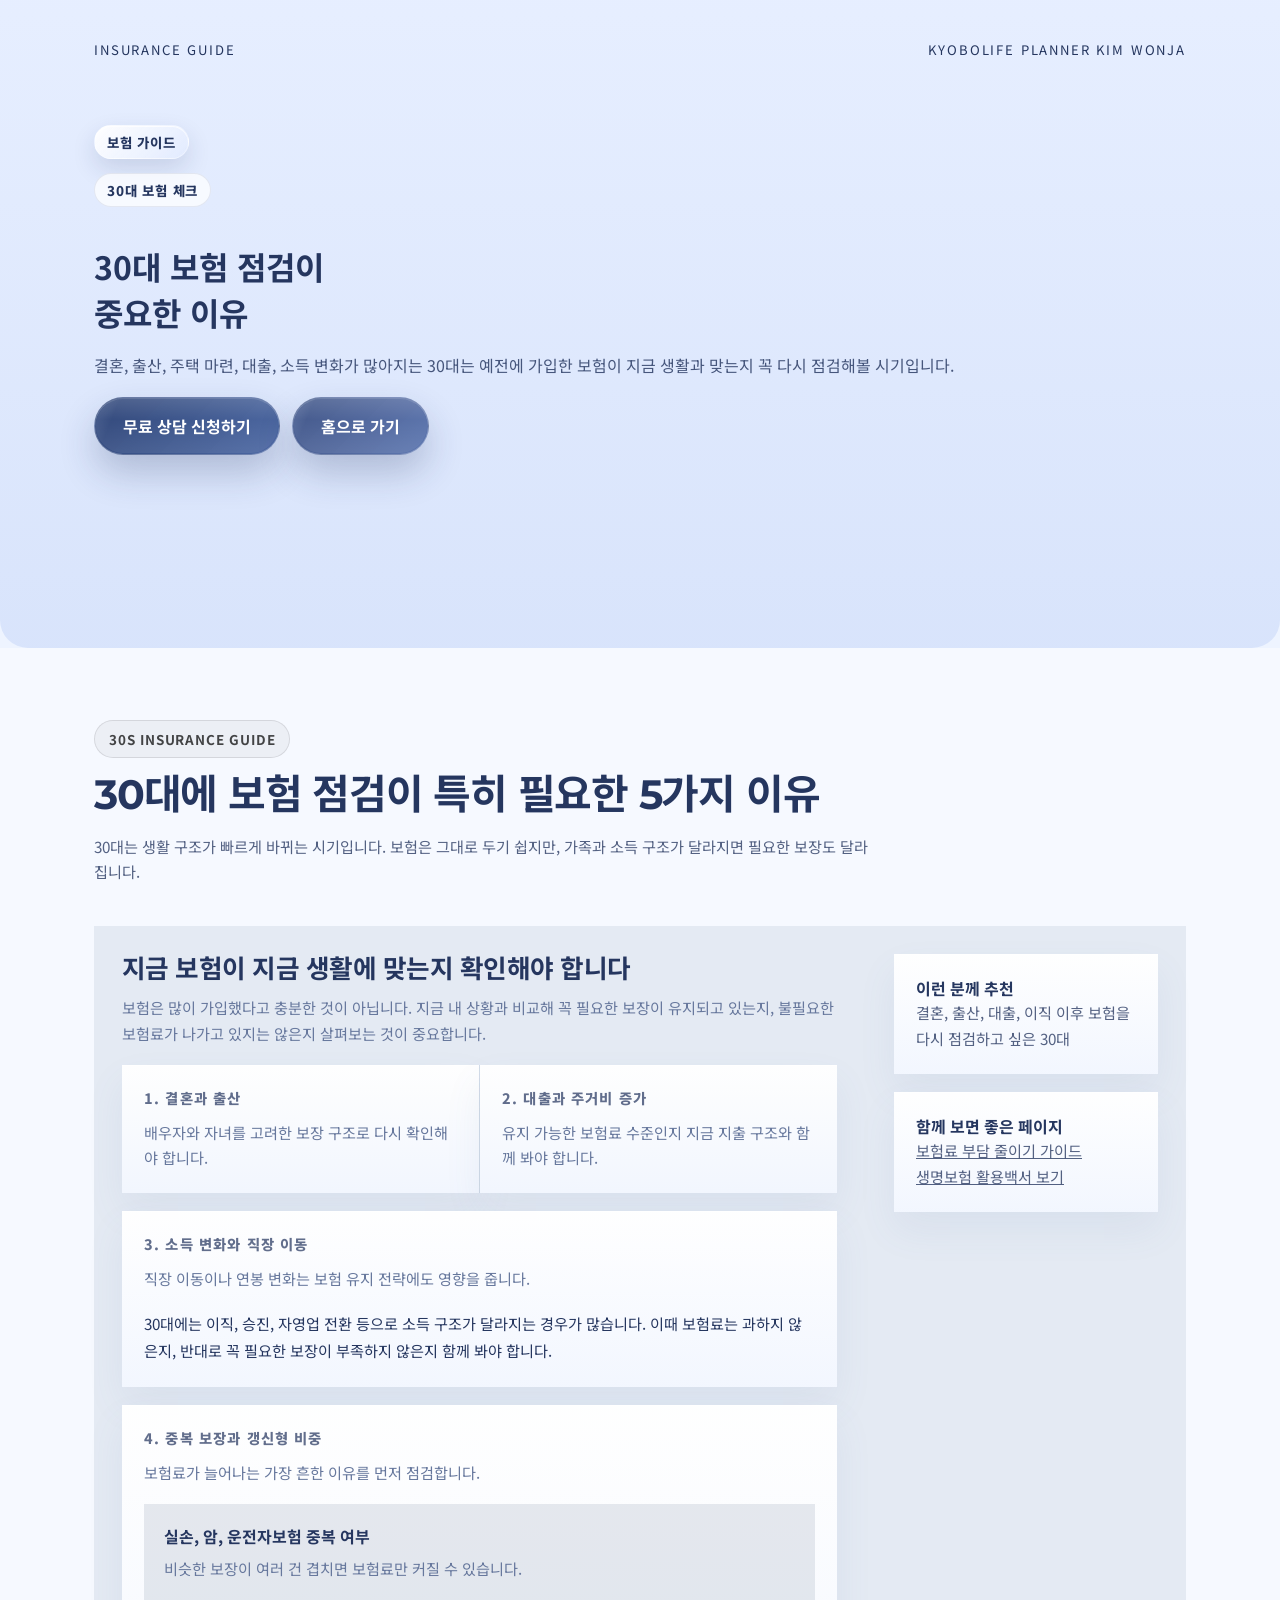
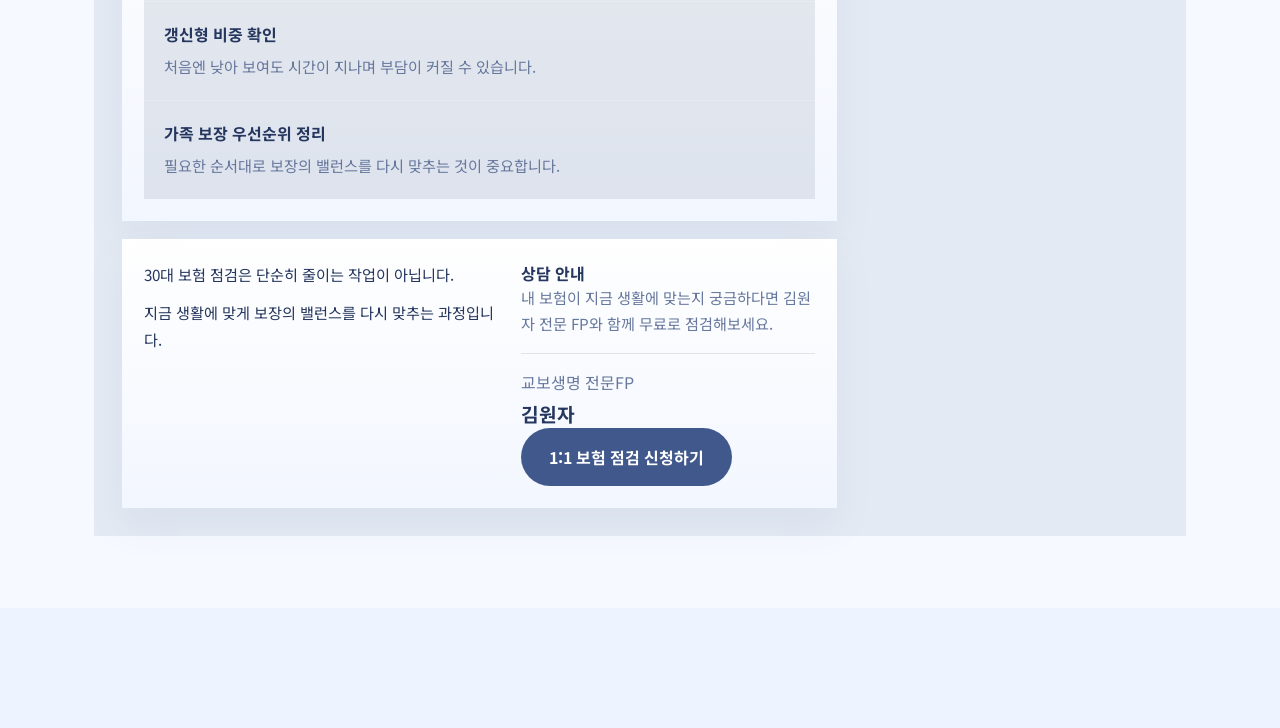
==== 30s-insurance-check.html @ ad652e44 "Switch site to dedicated kimwonja analytics property" ====
<!DOCTYPE html>
<html lang="ko">
  <head>
    <meta charset="UTF-8" />
    <meta name="viewport" content="width=device-width, initial-scale=1.0" />
    <title>30대 보험 점검 | 김원자 전문 FP</title>
    <meta
      name="description"
      content="결혼, 출산, 대출, 소득 변화가 많은 30대라면 지금 보험 점검이 필요합니다. 김원자 전문 FP가 30대 보험 점검 포인트를 안내합니다."
    />
    <meta
      name="keywords"
      content="30대 보험 점검, 30대 보험 리모델링, 부부 보험 점검, 가족 보험 점검, 김원자 FP"
    />
    <meta name="robots" content="index,follow,max-image-preview:large" />
    <link rel="canonical" href="https://kimwonja.com/30s-insurance-check.html" />
    <meta property="og:type" content="article" />
    <meta property="og:site_name" content="김원자 전문 FP" />
    <meta property="og:title" content="30대 보험 점검 | 김원자 전문 FP" />
    <meta
      property="og:description"
      content="결혼, 출산, 대출, 소득 변화가 많은 30대라면 지금 보험 점검이 필요합니다. 30대 보험 점검 포인트를 확인해보세요."
    />
    <meta property="og:url" content="https://kimwonja.com/30s-insurance-check.html" />
    <meta property="og:image" content="https://kimwonja.com/family.png" />
    <meta property="og:image:secure_url" content="https://kimwonja.com/family.png" />
    <meta property="og:image:type" content="image/png" />
    <meta property="og:image:alt" content="30대 가족 보험 점검 안내 이미지" />
    <meta name="twitter:card" content="summary_large_image" />
    <meta name="twitter:title" content="30대 보험 점검 | 김원자 전문 FP" />
    <meta
      name="twitter:description"
      content="결혼, 출산, 대출, 소득 변화가 많은 30대라면 지금 보험 점검이 필요합니다."
    />
    <meta name="twitter:image" content="https://kimwonja.com/family.png" />
    <script async src="https://www.googletagmanager.com/gtag/js?id=G-WDFJFY52S7"></script>
    <script>
      window.dataLayer = window.dataLayer || [];
      function gtag() {
        dataLayer.push(arguments);
      }
      gtag("js", new Date());
      gtag("config", "G-WDFJFY52S7");
    </script>
    <script type="application/ld+json">
      {
        "@context": "https://schema.org",
        "@graph": [
          {
            "@type": "Article",
            "@id": "https://kimwonja.com/30s-insurance-check.html#article",
            "headline": "30대 보험 점검",
            "description": "결혼, 출산, 대출, 소득 변화가 많은 30대라면 지금 보험 점검이 필요합니다.",
            "datePublished": "2026-07-26",
            "dateModified": "2026-07-26",
            "inLanguage": "ko",
            "mainEntityOfPage": "https://kimwonja.com/30s-insurance-check.html",
            "image": ["https://kimwonja.com/family.png"],
            "author": {
              "@type": "Person",
              "name": "김원자",
              "jobTitle": "Financial Planner"
            },
            "publisher": {
              "@type": "Organization",
              "name": "김원자 전문 FP"
            }
          }
        ]
      }
    </script>
    <link rel="preconnect" href="https://fonts.googleapis.com" />
    <link rel="preconnect" href="https://fonts.gstatic.com" crossorigin />
    <link
      href="https://fonts.googleapis.com/css2?family=Montserrat:wght@500;700;800&family=Noto+Sans+KR:wght@400;500;700;800&display=swap"
      rel="stylesheet"
    />
    <link rel="stylesheet" href="./styles.css?v=20260704-4" />
  </head>
  <body>
    <div class="page-shell">
      <header class="whitepaper-page-hero topic-page-hero">
        <div class="hero-masthead">
          <span>INSURANCE GUIDE</span>
          <span>KYOBOLIFE PLANNER KIM WONJA</span>
        </div>

        <div class="whitepaper-page-copy">
          <span class="whitepaper-category hero-guide-tag">보험 가이드</span>
          <span class="eyebrow">30대 보험 체크</span>
          <h1>30대 보험 점검이<br />중요한 이유</h1>
          <p class="hero-subcopy">
            결혼, 출산, 주택 마련, 대출, 소득 변화가 많아지는 30대는 예전에 가입한 보험이
            지금 생활과 맞는지 꼭 다시 점검해볼 시기입니다.
          </p>
          <div class="hero-actions">
            <a class="primary-button button-link" href="./index.html#lead-form">무료 상담 신청하기</a>
            <a class="secondary-button button-link" href="./index.html">홈으로 가기</a>
          </div>
        </div>
      </header>

      <main>
        <section class="section whitepaper-section standalone">
          <div class="whitepaper-shell">
            <div class="whitepaper-intro">
              <span class="section-kicker">30s Insurance Guide</span>
              <h2>30대에 보험 점검이 특히 필요한 5가지 이유</h2>
              <p>
                30대는 생활 구조가 빠르게 바뀌는 시기입니다. 보험은 그대로 두기 쉽지만,
                가족과 소득 구조가 달라지면 필요한 보장도 달라집니다.
              </p>
            </div>

            <div class="whitepaper-layout topic-layout">
              <article class="whitepaper-viewer">
                <div class="whitepaper-headline">
                  <h3>지금 보험이 지금 생활에 맞는지 확인해야 합니다</h3>
                  <p>
                    보험은 많이 가입했다고 충분한 것이 아닙니다. 지금 내 상황과 비교해 꼭
                    필요한 보장이 유지되고 있는지, 불필요한 보험료가 나가고 있지는 않은지
                    살펴보는 것이 중요합니다.
                  </p>
                </div>

                <div class="whitepaper-grid">
                  <section class="whitepaper-card">
                    <span>1. 결혼과 출산</span>
                    <p>배우자와 자녀를 고려한 보장 구조로 다시 확인해야 합니다.</p>
                  </section>
                  <section class="whitepaper-card">
                    <span>2. 대출과 주거비 증가</span>
                    <p>유지 가능한 보험료 수준인지 지금 지출 구조와 함께 봐야 합니다.</p>
                  </section>
                </div>

                <section class="whitepaper-card">
                  <div class="whitepaper-card-head">
                    <span>3. 소득 변화와 직장 이동</span>
                    <p>직장 이동이나 연봉 변화는 보험 유지 전략에도 영향을 줍니다.</p>
                  </div>
                  <div class="whitepaper-richtext">
                    <p>
                      30대에는 이직, 승진, 자영업 전환 등으로 소득 구조가 달라지는 경우가
                      많습니다. 이때 보험료는 과하지 않은지, 반대로 꼭 필요한 보장이 부족하지
                      않은지 함께 봐야 합니다.
                    </p>
                  </div>
                </section>

                <section class="whitepaper-card">
                  <div class="whitepaper-card-head">
                    <span>4. 중복 보장과 갱신형 비중</span>
                    <p>보험료가 늘어나는 가장 흔한 이유를 먼저 점검합니다.</p>
                  </div>
                  <div class="whitepaper-check-grid">
                    <article class="whitepaper-check-item">
                      <strong>실손, 암, 운전자보험 중복 여부</strong>
                      <p>비슷한 보장이 여러 건 겹치면 보험료만 커질 수 있습니다.</p>
                    </article>
                    <article class="whitepaper-check-item">
                      <strong>갱신형 비중 확인</strong>
                      <p>처음엔 낮아 보여도 시간이 지나며 부담이 커질 수 있습니다.</p>
                    </article>
                    <article class="whitepaper-check-item">
                      <strong>가족 보장 우선순위 정리</strong>
                      <p>필요한 순서대로 보장의 밸런스를 다시 맞추는 것이 중요합니다.</p>
                    </article>
                  </div>
                </section>

                <section class="whitepaper-footer">
                  <div class="whitepaper-quote">
                    <p>30대 보험 점검은 단순히 줄이는 작업이 아닙니다.</p>
                    <p>지금 생활에 맞게 보장의 밸런스를 다시 맞추는 과정입니다.</p>
                  </div>
                  <div class="whitepaper-consult">
                    <strong>상담 안내</strong>
                    <p>
                      내 보험이 지금 생활에 맞는지 궁금하다면 김원자 전문 FP와 함께 무료로
                      점검해보세요.
                    </p>
                    <div class="whitepaper-fp-signoff">
                      <span>교보생명 전문FP</span>
                      <strong>김원자</strong>
                    </div>
                    <a class="primary-button button-link" href="./index.html#lead-form">1:1 보험 점검 신청하기</a>
                  </div>
                </section>
              </article>

              <aside class="whitepaper-rail topic-rail">
                <div class="whitepaper-rail-card">
                  <strong>이런 분께 추천</strong>
                  <p>결혼, 출산, 대출, 이직 이후 보험을 다시 점검하고 싶은 30대</p>
                </div>
                <div class="whitepaper-rail-card">
                  <strong>함께 보면 좋은 페이지</strong>
                  <p><a href="./reduce-insurance-premium.html">보험료 부담 줄이기 가이드</a></p>
                  <p><a href="./whitepaper.html">생명보험 활용백서 보기</a></p>
                </div>
              </aside>
            </div>
          </div>
        </section>
      </main>
    </div>
  </body>
</html>
---- styles.css ----
:root {
  --bg: #eef4ff;
  --paper: #f6f9ff;
  --paper-strong: #ffffff;
  --ink: #25365f;
  --muted: #67789d;
  --line: rgba(48, 70, 116, 0.1);
  --line-light: rgba(255, 255, 255, 0.46);
  --dark: #dce8ff;
  --dark-soft: #edf3ff;
  --white: #ffffff;
  --accent: #8a82f5;
  --accent-soft: rgba(138, 130, 245, 0.18);
  --radius-xl: 36px;
  --radius-lg: 24px;
  --radius-md: 18px;
  --shadow: 0 24px 80px rgba(94, 120, 176, 0.12);
  --page-gutter: 94px;
  --page-gutter-mobile: 52px;
  --type-h1: clamp(2.1rem, 4.3vw, 4rem);
  --type-h2: clamp(1.8rem, 3.2vw, 3rem);
  --type-h3: clamp(1.32rem, 2vw, 1.9rem);
  --type-h4: clamp(1.05rem, 1.35vw, 1.2rem);
  --type-body-lg: clamp(1rem, 1.2vw, 1.08rem);
  --type-body: clamp(0.95rem, 1.08vw, 1rem);
  --leading-tight: 1.12;
  --leading-title: 1.2;
  --leading-body: 1.6;
}

* {
  box-sizing: border-box;
}

html {
  scroll-behavior: smooth;
}

body {
  margin: 0;
  font-family: "Noto Sans KR", sans-serif;
  background: var(--bg);
  color: var(--ink);
}

.page-shell :where(p, li, label, input, select, textarea, blockquote) {
  font-size: var(--type-body);
  line-height: var(--leading-body);
}

.page-shell small {
  font-size: 0.8rem;
}

body::before {
  content: "";
  position: fixed;
  inset: 0;
  pointer-events: none;
  background:
    linear-gradient(rgba(255, 255, 255, 0.16) 1px, transparent 1px),
    linear-gradient(90deg, rgba(255, 255, 255, 0.16) 1px, transparent 1px);
  background-size: 64px 64px;
  opacity: 0.26;
  mask-image: linear-gradient(180deg, rgba(0, 0, 0, 0.9), transparent 90%);
}

.page-shell {
  width: min(100%, 1600px);
  margin: 0 auto 120px;
}

.hero h1,
.section h2,
.conversion-box strong,
.hero-stage-copy strong {
  font-family: "Montserrat", "Noto Sans KR", sans-serif;
}

.hero {
  position: relative;
  min-height: 100svh;
  padding: 28px var(--page-gutter) 48px;
  background:
    radial-gradient(circle at 16% 14%, rgba(255, 255, 255, 0.7), transparent 24%),
    radial-gradient(circle at 84% 18%, rgba(246, 199, 135, 0.28), transparent 22%),
    linear-gradient(180deg, rgba(217, 229, 255, 0.9), rgba(196, 213, 248, 0.88)),
    var(--dark);
  overflow: hidden;
}

.hero::after {
  content: "";
  position: absolute;
  inset: auto -10% -20% auto;
  width: 520px;
  height: 520px;
  background: radial-gradient(circle, rgba(138, 130, 245, 0.2), transparent 72%);
}

.hero-masthead {
  position: relative;
  z-index: 2;
  display: flex;
  justify-content: space-between;
  align-items: center;
  flex-wrap: wrap;
  gap: 16px;
  margin-bottom: 24px;
  font-size: 0.82rem;
  letter-spacing: 0.14em;
  text-transform: uppercase;
  color: rgba(37, 54, 95, 0.72);
}

.hero-masthead-copy {
  display: flex;
  justify-content: space-between;
  align-items: center;
  flex: 1 1 560px;
  gap: 16px;
  min-width: 0;
}

.hero-masthead-actions {
  display: flex;
  flex-wrap: wrap;
  gap: 10px;
  align-items: center;
}

.hero-masthead-link {
  position: relative;
  overflow: hidden;
  min-height: 42px;
  padding: 0 18px;
  font-size: 0.76rem;
  font-weight: 800;
  letter-spacing: 0.08em;
  white-space: nowrap;
  color: #ffffff;
  background:
    linear-gradient(135deg, rgba(45, 71, 125, 0.98) 0%, rgba(74, 103, 168, 0.96) 54%, rgba(121, 147, 205, 0.92) 100%);
  border: 1px solid rgba(255, 255, 255, 0.24);
  box-shadow:
    0 14px 28px rgba(26, 42, 82, 0.2),
    inset 0 1px 0 rgba(255, 255, 255, 0.22);
}

.hero-masthead-link::before {
  content: "";
  position: absolute;
  inset: 0;
  background:
    linear-gradient(
      118deg,
      rgba(255, 255, 255, 0.58) 0%,
      rgba(255, 255, 255, 0.28) 18%,
      rgba(255, 255, 255, 0.12) 32%,
      transparent 52%
    );
  pointer-events: none;
}

.hero-masthead-link:hover {
  color: #ffffff;
  box-shadow:
    0 18px 32px rgba(26, 42, 82, 0.24),
    inset 0 1px 0 rgba(255, 255, 255, 0.3);
}

.hero-grid {
  position: relative;
  z-index: 2;
  display: grid;
  gap: 28px;
}

.hero-stage {
  position: relative;
  min-height: 78svh;
  padding: 28px;
  width: calc(100% + (var(--page-gutter) * 2));
  margin-left: calc(var(--page-gutter) * -1);
  margin-right: calc(var(--page-gutter) * -1);
  border: 1px solid rgba(255, 255, 255, 0.42);
  border-radius: 0;
  background-color: #dbe6fb;
  background:
    linear-gradient(180deg, rgba(255, 255, 255, 0.2), rgba(96, 122, 182, 0.16)),
    url("./back.png") center center / cover no-repeat;
  display: grid;
  grid-template-columns: minmax(0, 1fr) minmax(300px, 420px);
  column-gap: 28px;
  align-items: end;
}

.hero-stage-copy {
  display: grid;
  gap: 0;
  max-width: 760px;
  font-size: clamp(2.6rem, 7.9vw, 6.7rem);
  line-height: 0.9;
  color: #ffffff;
  text-shadow: 0 18px 36px rgba(53, 73, 123, 0.2);
}

.hero-stage-copy strong:nth-child(2) {
  padding-left: 12vw;
}

.hero-stage-note {
  position: relative;
  right: auto;
  bottom: auto;
  width: auto;
  align-self: end;
  justify-self: end;
  margin-bottom: 12px;
  padding: 0;
  border-radius: 0;
  background: transparent;
  color: var(--white);
}

.hero-stage-note p,
.section-heading p,
.check-card p,
.process-card p,
.advisor-copy p,
.conversion-box p,
.form-note,
.form-disclaimer,
.footer p,
.trust-strip p {
  margin: 0;
  line-height: 1.5;
}

.hero-stage-note p,
.section-heading p,
.check-card p,
.process-card p,
.advisor-copy p,
.conversion-box p,
.form-note,
.form-disclaimer,
.footer p,
.trust-strip p {
  color: var(--muted);
}

.section:nth-of-type(even) .section-heading p,
.section:nth-of-type(even) .check-card p,
.section:nth-of-type(even) .process-card p,
.section:nth-of-type(even) .advisor-copy p,
.section:nth-of-type(even) .conversion-box p,
.section:nth-of-type(even) .form-note,
.section:nth-of-type(even) .form-disclaimer,
.section:nth-of-type(even) .footer p,
.section:nth-of-type(even) .trust-strip p {
  color: rgba(37, 54, 95, 0.78);
}

.hero-stage-note p {
  color: rgba(255, 255, 255, 0.92);
}

.hero-stage-note strong {
  display: block;
  margin-top: 12px;
  font-size: clamp(1.25rem, 2.1vw, 1.5rem);
  line-height: 1.35;
  color: var(--white);
  text-shadow: 0 8px 24px rgba(0, 0, 0, 0.38);
}

.hero-copy {
  display: grid;
  gap: 18px;
  width: min(100%, 1280px);
  max-width: 1280px;
  margin: 0 auto;
}

.eyebrow,
.section-kicker,
.image-placeholder span {
  display: inline-flex;
  width: fit-content;
  align-items: center;
  min-height: 36px;
  padding: 8px 14px;
  border-radius: 999px;
  border: 1px solid rgba(48, 70, 116, 0.12);
  background: rgba(255, 255, 255, 0.72);
  font-size: 0.84rem;
  font-weight: 700;
  letter-spacing: 0.06em;
  text-transform: uppercase;
  color: rgba(37, 54, 95, 0.82);
}

.hero h1 {
  margin: 0;
  max-width: 46rem;
  font-size: var(--type-h1);
  line-height: var(--leading-tight);
  letter-spacing: -0.04em;
}

.hero-subcopy {
  max-width: 860px;
  margin: 0;
  font-size: var(--type-body-lg);
  color: rgba(37, 54, 95, 0.82);
  line-height: var(--leading-body);
}

.hero-proof {
  display: grid;
  grid-template-columns: repeat(3, minmax(0, 1fr));
  gap: 14px;
  padding: 0;
  margin: 0;
  list-style: none;
}

.hero-proof li {
  position: relative;
  display: flex;
  align-items: center;
  min-height: 84px;
  padding: 18px 18px 18px 52px;
  border-radius: 14px;
  border: 1px solid rgba(48, 70, 116, 0.1);
  background:
    linear-gradient(180deg, rgba(255, 255, 255, 0.94), rgba(239, 245, 255, 0.92)),
    rgba(255, 255, 255, 0.04);
  color: rgba(37, 54, 95, 0.9);
  font-weight: 700;
  line-height: 1.35;
  box-shadow: 0 10px 22px rgba(55, 74, 124, 0.08);
}

.hero-proof li::before {
  content: "";
  position: absolute;
  left: 18px;
  top: 50%;
  width: 18px;
  height: 18px;
  border-radius: 4px;
  transform: translateY(-50%);
  border: 1.5px solid rgba(48, 70, 116, 0.3);
  background: rgba(93, 117, 176, 0.08);
  box-shadow: inset 0 1px 0 rgba(255, 255, 255, 0.38);
}

.hero-proof li::after {
  content: "";
  position: absolute;
  left: 24px;
  top: 50%;
  width: 5px;
  height: 9px;
  border-right: 2px solid #3a5286;
  border-bottom: 2px solid #3a5286;
  transform: translateY(-60%) rotate(38deg);
}

.reason-band span {
  position: relative;
  display: inline-flex;
  align-items: center;
  justify-content: center;
  min-height: 52px;
  padding: 12px 18px;
  border-radius: 999px;
  border: 1px solid rgba(48, 70, 116, 0.12);
  background:
    linear-gradient(180deg, rgba(255, 255, 255, 0.94), rgba(239, 245, 255, 0.92)),
    linear-gradient(135deg, rgba(138, 130, 245, 0.06), rgba(246, 199, 135, 0.04)),
    rgba(255, 255, 255, 0.05);
  color: rgba(37, 54, 95, 0.88);
  box-shadow:
    inset 0 1px 0 rgba(255, 255, 255, 0.52),
    0 8px 20px rgba(37, 54, 95, 0.08);
  overflow: hidden;
}

.reason-band span::before {
  content: "";
  position: absolute;
  inset: 1px auto auto 10%;
  width: 42%;
  height: 48%;
  border-radius: 999px;
  background: linear-gradient(180deg, rgba(255, 255, 255, 0.26), rgba(255, 255, 255, 0));
  pointer-events: none;
}

.hero-actions {
  display: flex;
  flex-wrap: wrap;
  gap: 12px;
}

.primary-button,
.secondary-button,
.nav-cta {
  border: 0;
  cursor: pointer;
  position: relative;
  overflow: hidden;
  isolation: isolate;
  transition:
    transform 180ms ease,
    background 180ms ease,
    color 180ms ease,
    border-color 180ms ease,
    box-shadow 180ms ease;
}

.primary-button,
.secondary-button {
  min-height: 58px;
  padding: 0 28px;
  border-radius: 999px;
  font: inherit;
  font-weight: 700;
}

.button-link {
  display: inline-flex;
  align-items: center;
  justify-content: center;
  text-decoration: none;
}

.primary-button {
  background: #40588b;
  color: var(--white);
}

.secondary-button {
  background: rgba(44, 68, 123, 0.94);
  color: var(--white);
  border: 1px solid rgba(44, 68, 123, 0.18);
}

.hero-actions .primary-button,
.hero-actions .secondary-button {
  border: 1px solid rgba(255, 255, 255, 0.24);
  box-shadow:
    0 18px 36px rgba(33, 50, 97, 0.24),
    inset 0 1px 0 rgba(255, 255, 255, 0.24);
}

.hero-actions .primary-button {
  background:
    linear-gradient(135deg, rgba(41, 64, 116, 0.98) 0%, rgba(70, 98, 160, 0.96) 100%);
}

.hero-actions .secondary-button {
  background:
    linear-gradient(135deg, rgba(56, 78, 130, 0.96) 0%, rgba(86, 112, 172, 0.94) 100%);
}

.hero-actions .primary-button::before,
.hero-actions .secondary-button::before {
  content: "";
  position: absolute;
  inset: 0;
  z-index: -1;
  background:
    linear-gradient(
      115deg,
      rgba(255, 255, 255, 0) 14%,
      rgba(255, 255, 255, 0.24) 30%,
      rgba(255, 255, 255, 0.62) 38%,
      rgba(255, 255, 255, 0.18) 48%,
      rgba(255, 255, 255, 0) 64%
    );
  transform: translateX(-58%);
  opacity: 0.9;
}

.hero-actions .primary-button::before {
  background:
    linear-gradient(
      112deg,
      rgba(255, 255, 255, 0) 12%,
      rgba(255, 255, 255, 0.16) 26%,
      rgba(255, 255, 255, 0.58) 36%,
      rgba(219, 232, 255, 0.24) 48%,
      rgba(255, 255, 255, 0) 64%
    );
}

.hero-actions .secondary-button::before {
  background:
    linear-gradient(
      112deg,
      rgba(255, 255, 255, 0) 12%,
      rgba(255, 255, 255, 0.14) 26%,
      rgba(255, 255, 255, 0.54) 36%,
      rgba(215, 228, 255, 0.22) 48%,
      rgba(255, 255, 255, 0) 64%
    );
}

.hero-actions .primary-button::after,
.hero-actions .secondary-button::after {
  content: "";
  position: absolute;
  inset: 1px;
  z-index: -1;
  border-radius: inherit;
  background:
    linear-gradient(180deg, rgba(255, 255, 255, 0.14), rgba(255, 255, 255, 0.02) 38%, rgba(255, 255, 255, 0.08) 100%);
  pointer-events: none;
}

.primary-button:hover,
.secondary-button:hover {
  transform: translateY(-2px);
}

.primary-button:disabled,
.secondary-button:disabled,
.primary-button.is-submitting,
.secondary-button.is-submitting {
  cursor: wait;
  opacity: 0.76;
  transform: none;
  filter: saturate(0.92);
}

.hero-actions .primary-button:hover,
.hero-actions .secondary-button:hover {
  box-shadow:
    0 22px 42px rgba(33, 50, 97, 0.28),
    inset 0 1px 0 rgba(255, 255, 255, 0.32);
}

.trust-strip,
.section,
.footer {
  position: relative;
  z-index: 1;
}

.trust-strip {
  display: grid;
  grid-template-columns: repeat(3, 1fr);
  gap: 1px;
  width: 100vw;
  margin-left: calc(50% - 50vw);
  margin-right: calc(50% - 50vw);
  padding: 1px var(--page-gutter);
  border-radius: 0;
  background:
    linear-gradient(180deg, rgba(72, 98, 156, 0.96), rgba(82, 108, 165, 0.96));
  box-shadow: inset 0 1px 0 rgba(255, 255, 255, 0.08);
}

.trust-strip > div {
  padding: 28px;
  background: linear-gradient(180deg, rgba(86, 111, 170, 0.98), rgba(82, 106, 163, 0.98));
}

.trust-strip strong {
  display: block;
  margin-bottom: 8px;
  font-size: clamp(1rem, 1.3vw, 1.08rem);
  font-weight: 700;
  letter-spacing: -0.01em;
  text-transform: none;
  color: rgba(255, 255, 255, 0.9);
}

.trust-strip p {
  font-size: clamp(0.98rem, 1.2vw, 1.02rem);
  line-height: 1.65;
  color: rgba(255, 255, 255, 0.76);
}

.section {
  padding: 72px var(--page-gutter);
}

.section:nth-of-type(odd) {
  background: var(--paper);
  color: var(--ink);
}

.section:nth-of-type(odd) .section-kicker,
.section:nth-of-type(odd) .image-placeholder span {
  border-color: rgba(0, 0, 0, 0.1);
  background: rgba(0, 0, 0, 0.04);
  color: rgba(0, 0, 0, 0.72);
}

.section:nth-of-type(odd) .section-heading p,
.section:nth-of-type(odd) .check-card p,
.section:nth-of-type(odd) .process-card p,
.section:nth-of-type(odd) .advisor-copy p,
.section:nth-of-type(odd) .conversion-box p,
.section:nth-of-type(odd) .form-note,
.section:nth-of-type(odd) .form-disclaimer {
  color: var(--muted);
}

.section:nth-of-type(even) {
  background: linear-gradient(180deg, rgba(255, 255, 255, 0.7), rgba(240, 246, 255, 0.94));
  color: var(--ink);
}

.section h2 {
  margin: 12px 0;
  font-size: var(--type-h2);
  line-height: var(--leading-title);
  letter-spacing: -0.03em;
}

.section h3,
.whitepaper-teaser-copy h3,
.whitepaper-headline h3 {
  margin: 0;
  font-family: "Montserrat", "Noto Sans KR", sans-serif;
  font-size: var(--type-h3);
  line-height: var(--leading-title);
  letter-spacing: -0.02em;
}

.section-heading {
  max-width: 720px;
  margin-bottom: 28px;
}

.pain-shell {
  display: grid;
  gap: 18px;
  position: relative;
  z-index: 1;
  width: min(72%, 920px);
  margin-left: 0;
  margin-right: auto;
  padding: 30px 32px 26px;
  border: 1px solid rgba(143, 124, 96, 0.08);
  border-radius: 34px;
  background:
    repeating-linear-gradient(
      180deg,
      rgba(167, 146, 114, 0.05) 0,
      rgba(167, 146, 114, 0.05) 1px,
      transparent 1px,
      transparent 50px
    ),
    linear-gradient(180deg, rgba(255, 252, 247, 0.48), rgba(249, 244, 236, 0.38)),
    rgba(250, 245, 238, 0.34);
  box-shadow:
    0 18px 40px rgba(86, 70, 47, 0.08),
    inset 0 1px 0 rgba(255, 255, 255, 0.72);
}

.pain-shell .section-heading {
  margin-bottom: 0;
  max-width: 720px;
  margin-right: auto;
}

.pain-shell .section-heading h2 {
  color: var(--ink);
  font-size: clamp(2.1rem, 4vw, 3.1rem);
  line-height: 1.14;
}

#pain-points .section-heading p {
  line-height: 1.55;
  color: rgba(37, 54, 95, 0.74);
}

#pain-points {
  position: relative;
  background: transparent;
  overflow: hidden;
}

#pain-points::before {
  content: "";
  position: absolute;
  inset: 0;
  left: 50%;
  width: 100vw;
  transform: translateX(-50%);
  background:
    linear-gradient(180deg, rgba(245, 239, 230, 0.42), rgba(231, 237, 246, 0.5)),
    url("./family2.png");
  background-position: 40% center;
  background-size: cover;
  z-index: 0;
}

#pain-points::after {
  content: "";
  position: absolute;
  inset: 0;
  left: 50%;
  width: 100vw;
  transform: translateX(-50%);
  background:
    linear-gradient(90deg, rgba(255, 255, 255, 0.22), transparent 18%, transparent 82%, rgba(255, 255, 255, 0.16));
  z-index: 0;
  pointer-events: none;
}

.editorial-split {
  display: grid;
  grid-template-columns: 1fr 0.9fr;
  gap: 28px;
  align-items: center;
  margin-bottom: 34px;
}

.editorial-split.reverse {
  grid-template-columns: 0.9fr 1fr;
}

.pain-grid,
.check-grid,
.process-grid {
  display: grid;
  gap: 1px;
  background: rgba(255, 255, 255, 0.12);
}

.pain-grid {
  grid-template-columns: 1fr;
  gap: 0;
  background: transparent;
  width: 100%;
  margin-left: 0;
  margin-right: 0;
}

.check-grid {
  grid-template-columns: minmax(0, 1.95fr) minmax(320px, 0.98fr);
  gap: 18px;
  align-items: stretch;
  background: transparent;
}

.process-grid {
  grid-template-columns: 1fr;
}

.pain-card,
.check-card,
.process-card,
.lead-form,
.conversion-box {
  padding: 24px;
}

.section:nth-of-type(odd) .pain-card,
.section:nth-of-type(odd) .check-card,
.section:nth-of-type(odd) .process-card,
.section:nth-of-type(odd) .lead-form,
.section:nth-of-type(odd) .conversion-box,
.section:nth-of-type(odd) .advisor-card {
  background: var(--paper-strong);
}

#pain-points .pain-card {
  background: transparent;
}

.section:nth-of-type(even) .pain-card,
.section:nth-of-type(even) .check-card,
.section:nth-of-type(even) .process-card,
.section:nth-of-type(even) .lead-form,
.section:nth-of-type(even) .conversion-box,
.section:nth-of-type(even) .advisor-card {
  background: linear-gradient(180deg, rgba(255, 255, 255, 0.96), rgba(242, 247, 255, 0.94));
  box-shadow:
    0 18px 42px rgba(84, 110, 164, 0.1),
    inset 0 1px 0 rgba(255, 255, 255, 0.9);
}

.pain-card,
.check-card,
.process-card {
  min-height: 120px;
  display: flex;
  flex-direction: column;
  justify-content: space-between;
  font-weight: 700;
  line-height: 1.45;
}

.check-card-featured {
  gap: 18px;
  justify-content: flex-start;
}

.check-side-column {
  display: grid;
  grid-template-rows: repeat(2, minmax(0, 1fr));
  gap: 18px;
}

.check-side-column .check-card {
  min-height: 0;
  justify-content: flex-start;
  padding: 34px 36px;
}

.check-card-featured > strong {
  font-size: var(--type-h3);
  line-height: var(--leading-title);
}

.check-card-featured {
  min-height: 100%;
  padding: 34px 36px;
}

.check-feature-list {
  display: grid;
  gap: 16px;
}

.check-feature-item {
  display: grid;
  grid-template-columns: 18px 1fr;
  gap: 14px;
  align-items: start;
}

.check-feature-mark {
  width: 18px;
  height: 18px;
  margin-top: 2px;
  border-radius: 50%;
  background:
    radial-gradient(circle at 35% 35%, rgba(255, 255, 255, 0.92), rgba(255, 255, 255, 0.18) 42%, transparent 43%),
    linear-gradient(135deg, #9d90ff, #d771be 52%, #f6c787);
  box-shadow:
    inset 0 1px 1px rgba(255, 255, 255, 0.72),
    0 0 0 1px rgba(151, 128, 214, 0.2);
}

.check-feature-item b {
  display: block;
  margin-bottom: 6px;
  font-size: var(--type-h4);
}

.section-accent .section-heading h2 {
  font-size: var(--type-h2);
}

.section-accent .section-heading p {
  font-size: var(--type-body-lg);
  line-height: var(--leading-body);
}

.section-accent .check-card strong,
.section-accent .check-card b {
  font-size: var(--type-h4);
  line-height: 1.35;
}

.pain-option {
  position: relative;
  cursor: pointer;
  min-height: 72px;
  gap: 12px;
  padding: 12px 2px 10px;
  border: 0;
  border-bottom: 1px solid rgba(125, 106, 78, 0.16);
  border-radius: 0;
  background: transparent;
  flex-direction: row;
  align-items: center;
  justify-content: flex-start;
  box-shadow: none;
  transition:
    border-color 180ms ease,
    background 180ms ease,
    box-shadow 180ms ease,
    transform 180ms ease;
}

.pain-option input {
  position: absolute;
  opacity: 0;
  pointer-events: none;
}

.pain-check {
  width: 26px;
  height: 26px;
  flex: 0 0 26px;
  border-radius: 6px;
  border: 1.5px solid rgba(125, 106, 78, 0.34);
  background: rgba(255, 255, 255, 0.62);
  transition:
    background 180ms ease,
    border-color 180ms ease,
    box-shadow 180ms ease,
    transform 180ms ease;
}

.pain-check::after {
  content: "";
  display: block;
  width: 7px;
  height: 11px;
  margin: 4px 0 0 8px;
  border-right: 2px solid transparent;
  border-bottom: 2px solid transparent;
  transform: rotate(40deg);
}

.pain-text {
  flex: 1;
  line-height: 1.24;
  font-size: 0.98rem;
  color: var(--ink);
  font-weight: 700;
}

.pain-actions {
  display: flex;
  margin-top: 0;
}

.pain-result-button {
  background: #40588b;
  color: var(--white);
  border: 1px solid rgba(64, 88, 139, 0.22);
  box-shadow: 0 12px 28px rgba(54, 73, 120, 0.18);
}

.pain-result-button:hover {
  background: #344b78;
  color: var(--white);
}

.pain-result-box {
  display: grid;
  gap: 14px;
  margin-top: 12px;
  padding-top: 12px;
  border-top: 1px solid rgba(125, 106, 78, 0.16);
  width: 100%;
  margin-left: 0;
  margin-right: 0;
}

.pain-result-message {
  margin: 0;
  max-width: 760px;
  padding: 18px 22px;
  border: 1px solid rgba(138, 130, 245, 0.2);
  border-radius: 22px;
  background: linear-gradient(180deg, rgba(138, 130, 245, 0.12), rgba(215, 113, 190, 0.06));
  color: var(--ink);
  line-height: var(--leading-body);
  font-size: var(--type-body);
}

.pain-result-message[hidden] {
  display: none;
}

.section-accent .section-heading p,
.section-accent .check-card p {
  font-size: var(--type-body);
  line-height: var(--leading-body);
}

.check-card p,
.process-card p,
.advisor-copy p,
.conversion-box p,
.whitepaper-richtext p,
.whitepaper-quote p,
.whitepaper-check-item p,
.surgery-class-card p,
.form-note,
.form-disclaimer {
  font-size: var(--type-body);
  line-height: var(--leading-body);
}

.pain-option:hover {
  transform: translateX(4px);
  border-color: rgba(167, 146, 114, 0.28);
  box-shadow: none;
}

.pain-option input:checked + .pain-check {
  border-color: #6d63e8;
  background: rgba(138, 130, 245, 0.18);
  box-shadow: 0 0 0 4px rgba(138, 130, 245, 0.08);
  transform: scale(1.04);
}

.pain-option input:checked + .pain-check::after {
  border-right-color: #6d63e8;
  border-bottom-color: #6d63e8;
}

.section:nth-of-type(odd) .pain-option input:checked {
  color: var(--ink);
}

.pain-option:has(input:checked) {
  border-color: rgba(138, 130, 245, 0.32);
  background: linear-gradient(90deg, rgba(255, 239, 210, 0.46), transparent 58%);
  box-shadow: none;
}

.check-card strong,
.process-card strong,
.conversion-box strong,
.image-placeholder strong {
  display: block;
  margin-bottom: 10px;
}

.reason-band {
  display: flex;
  flex-wrap: wrap;
  gap: 10px;
  margin-top: 12px;
  justify-content: center;
  width: min(100%, 1280px);
  margin-left: auto;
  margin-right: auto;
}

.process-card span {
  display: inline-grid;
  place-items: center;
  width: 48px;
  height: 48px;
  margin-bottom: 18px;
  border-radius: 50%;
  background: var(--accent-soft);
  color: var(--accent);
  font-weight: 800;
}

.process-card-group {
  min-height: 0;
  padding: 0;
}

.process-step-list {
  display: grid;
  gap: 1px;
  background: rgba(0, 0, 0, 0.08);
}

.section:nth-of-type(even) .process-step-list {
  background: rgba(255, 255, 255, 0.08);
}

.process-step-item {
  display: grid;
  grid-template-columns: 56px 1fr;
  gap: 18px;
  align-items: start;
  padding: 28px 24px;
}

.section:nth-of-type(odd) .process-step-item {
  background: var(--paper-strong);
}

.section:nth-of-type(even) .process-step-item {
  background: var(--dark-soft);
}

.process-step-item span {
  margin: 0;
}

.process-step-copy {
  display: grid;
  gap: 8px;
}

.process-step-copy strong {
  margin: 0;
}

.process-step-copy p {
  margin: 0;
  line-height: var(--leading-body);
}

.process-split {
  position: relative;
  display: block;
  width: 100vw;
  min-height: 92svh;
  margin-left: calc(50% - 50vw);
  margin-right: calc(50% - 50vw);
  overflow: hidden;
  padding: 56px 0 56px;
}

.process-section {
  padding-top: 0;
  padding-bottom: 0;
  background: transparent;
}

.process-column {
  position: relative;
  left: auto;
  z-index: 2;
  width: min(46vw, 760px);
  display: grid;
  gap: 0;
  margin-left: var(--page-gutter);
}

.process-figure {
  position: absolute;
  inset: 0;
  min-height: 0;
  border-radius: 0;
  border: 0;
  background-image:
    linear-gradient(
      90deg,
      rgba(255, 255, 255, 0.86) 0%,
      rgba(255, 255, 255, 0.78) 28%,
      rgba(255, 255, 255, 0.22) 56%,
      rgba(255, 255, 255, 0.04) 100%
    ),
    url("./consul.png");
  background-position: center center;
  background-size: cover;
  box-shadow: none;
  z-index: 0;
}

.process-note {
  margin: 20px 0 0;
  max-width: 620px;
  color: rgba(37, 54, 95, 0.82);
  line-height: 1.8;
}

.section:nth-of-type(odd) .process-note {
  color: rgba(37, 54, 95, 0.82);
}

.process-section .section-heading h2,
.process-section .section-heading p {
  color: var(--ink);
}

.process-section .section-heading p {
  max-width: 620px;
  color: rgba(37, 54, 95, 0.82);
}

.process-section .process-grid {
  max-width: 620px;
  background: rgba(37, 54, 95, 0.12);
  box-shadow: 0 20px 44px rgba(37, 54, 95, 0.12);
}

.process-card.process-card-group {
  border-radius: 28px;
  overflow: hidden;
}

.process-section .process-step-list {
  background: rgba(37, 54, 95, 0.1);
}

.process-section .process-step-item,
.section:nth-of-type(odd) .process-section .process-step-item,
.section:nth-of-type(even) .process-section .process-step-item {
  background: rgba(248, 250, 255, 0.9);
}

.process-section .process-step-item span {
  position: relative;
  overflow: hidden;
  background:
    linear-gradient(145deg, rgba(255, 255, 255, 0.82) 0%, rgba(244, 230, 255, 0.92) 34%, rgba(214, 214, 255, 0.88) 68%, rgba(174, 161, 255, 0.92) 100%);
  color: #5e54da;
  border: 1px solid rgba(255, 255, 255, 0.7);
  box-shadow:
    inset 0 1px 0 rgba(255, 255, 255, 0.92),
    0 10px 22px rgba(110, 99, 232, 0.18);
}

.process-section .process-step-item span::before {
  content: "";
  position: absolute;
  inset: 2px 6px auto 6px;
  height: 42%;
  border-radius: 999px;
  background: linear-gradient(180deg, rgba(255, 255, 255, 0.95), rgba(255, 255, 255, 0.12));
  pointer-events: none;
}

.process-section .process-step-item span::after {
  content: "";
  position: absolute;
  inset: 0;
  background:
    radial-gradient(circle at 28% 24%, rgba(255, 255, 255, 0.78), transparent 26%),
    radial-gradient(circle at 72% 74%, rgba(255, 255, 255, 0.26), transparent 24%);
  pointer-events: none;
}

.process-section .process-step-copy strong {
  color: var(--ink);
}

.process-section .process-step-copy p {
  color: var(--muted);
}

.process-mobile-heading {
  display: none;
}

.image-placeholder {
  min-height: 320px;
  padding: 28px;
  border: 1px dashed rgba(255, 255, 255, 0.22);
  border-radius: var(--radius-xl);
  background:
    linear-gradient(135deg, rgba(255, 255, 255, 0.08), rgba(255, 255, 255, 0.02)),
    repeating-linear-gradient(
      -45deg,
      transparent 0,
      transparent 16px,
      rgba(255, 255, 255, 0.04) 16px,
      rgba(255, 255, 255, 0.04) 32px
    );
  display: flex;
  flex-direction: column;
  justify-content: flex-end;
  gap: 12px;
}

.section:nth-of-type(odd) .image-placeholder {
  border-color: rgba(0, 0, 0, 0.12);
  background:
    linear-gradient(135deg, rgba(0, 0, 0, 0.04), rgba(0, 0, 0, 0.02)),
    repeating-linear-gradient(
      -45deg,
      transparent 0,
      transparent 16px,
      rgba(0, 0, 0, 0.03) 16px,
      rgba(0, 0, 0, 0.03) 32px
    );
}

.image-placeholder strong {
  margin: 0;
  max-width: 280px;
  font-size: 1.45rem;
  line-height: 1.25;
}

.image-placeholder.tall {
  min-height: 420px;
}

.image-placeholder.portrait {
  min-height: 100%;
}

.image-figure {
  min-height: 320px;
  border-radius: var(--radius-xl);
  border: 1px solid rgba(255, 255, 255, 0.12);
  background-position: center center;
  background-size: cover;
  background-repeat: no-repeat;
  overflow: hidden;
}

.section:nth-of-type(odd) .image-figure {
  border-color: rgba(0, 0, 0, 0.08);
}

.image-figure.tall {
  min-height: 420px;
}

.family-figure {
  background-image:
    linear-gradient(180deg, rgba(138, 130, 245, 0.06), rgba(215, 113, 190, 0.03)),
    url("./family.png");
  background-position: center center;
}

.family-highlight {
  position: relative;
  display: block;
  width: 100vw;
  margin-left: calc(50% - 50vw);
  margin-right: calc(50% - 50vw);
  margin-top: 0;
  min-height: calc(100svh - 96px);
  overflow: hidden;
  border-radius: 0;
}

.family-highlight .family-figure {
  width: 100%;
  min-height: calc(100svh - 96px);
  border-radius: 0;
  border: 0;
  background-image:
    linear-gradient(90deg, rgba(64, 88, 139, 0.76) 0%, rgba(138, 130, 245, 0.32) 38%, rgba(215, 113, 190, 0.08) 68%),
    linear-gradient(180deg, rgba(138, 130, 245, 0.04), rgba(215, 113, 190, 0.03)),
    url("./family.png");
  background-position: center center;
  background-size: cover;
}

.family-highlight .section-heading {
  position: absolute;
  left: var(--page-gutter);
  bottom: 56px;
  z-index: 2;
  max-width: 520px;
  margin: 0;
}

.family-highlight .section-heading p,
.family-highlight .section-heading h2,
.family-highlight .section-kicker {
  color: var(--white);
}

.family-highlight .section-heading p {
  max-width: 480px;
  color: rgba(255, 255, 255, 0.96);
  text-shadow: 0 10px 28px rgba(31, 43, 84, 0.42);
}

.family-highlight .section-kicker {
  background: rgba(255, 255, 255, 0.08);
  border-color: rgba(255, 255, 255, 0.18);
}

.consult-figure {
  background-image:
    linear-gradient(180deg, rgba(138, 130, 245, 0.05), rgba(246, 199, 135, 0.04)),
    url("./consult.png");
  background-position: center center;
}

.future-section {
  padding-top: 0;
  padding-bottom: 0;
}

.family-section {
  padding-top: 0;
  padding-bottom: 0;
  background: transparent;
}

.future-banner {
  position: relative;
  width: 100vw;
  margin-left: calc(50% - 50vw);
  margin-right: calc(50% - 50vw);
  min-height: 94svh;
  overflow: hidden;
}

.future-figure {
  min-height: 94svh;
  border: 0;
  border-radius: 0;
  background-image:
    linear-gradient(90deg, rgba(64, 88, 139, 0.74) 0%, rgba(138, 130, 245, 0.34) 42%, rgba(246, 199, 135, 0.1) 72%),
    linear-gradient(180deg, rgba(138, 130, 245, 0.04), rgba(215, 113, 190, 0.03)),
    url("./rodad.jpeg");
  background-position: center center;
  background-size: cover;
}

.future-copy {
  position: absolute;
  left: var(--page-gutter);
  right: var(--page-gutter);
  bottom: 56px;
  z-index: 2;
  max-width: 560px;
  display: grid;
  gap: 14px;
}

.future-copy .section-kicker,
.future-copy h2,
.future-copy p {
  color: var(--white);
}

.future-copy p {
  max-width: 520px;
  text-shadow: 0 8px 24px rgba(0, 0, 0, 0.24);
}

.advisor-figure {
  min-height: 760px;
  background-image:
    linear-gradient(180deg, rgba(138, 130, 245, 0.04), rgba(246, 199, 135, 0.03)),
    url("./kwj.png");
  background-position: center top;
  background-size: cover;
  background-repeat: no-repeat;
  background-color: rgba(252, 249, 255, 0.94);
}

.advisor-card {
  display: grid;
  grid-template-columns: 0.72fr 1.28fr;
  gap: 24px;
  align-items: start;
  padding: 0;
}

.advisor-content {
  display: grid;
  gap: 18px;
}

.advisor-copy,
.advisor-principles {
  padding: 28px;
}

.advisor-copy {
  display: grid;
  gap: 20px;
}

.advisor-philosophy {
  display: grid;
  gap: 8px;
  padding: 20px 0;
  border-top: 1px solid rgba(255, 255, 255, 0.1);
  border-bottom: 1px solid rgba(255, 255, 255, 0.1);
}

.section:nth-of-type(odd) .advisor-philosophy {
  border-color: rgba(0, 0, 0, 0.1);
}

.advisor-philosophy p {
  margin: 0;
  font-size: var(--type-body-lg);
  font-weight: 700;
  line-height: var(--leading-body);
}

.advisor-specialties strong {
  display: block;
  margin-bottom: 12px;
  font-size: 0.92rem;
  letter-spacing: 0.08em;
  text-transform: uppercase;
}

.advisor-specialties ul {
  margin: 0;
  padding-left: 18px;
  display: grid;
  gap: 8px;
}

.advisor-specialties li {
  line-height: 1.7;
}

.advisor-principles {
  margin: 0;
  list-style: none;
  display: grid;
  align-content: start;
  gap: 10px;
  padding: 28px;
  border-top: 1px solid rgba(0, 0, 0, 0.08);
  background: transparent;
}

.advisor-principles li {
  position: relative;
  padding: 0 0 0 14px;
  background: transparent;
  font-size: 0.92rem;
  font-weight: 500;
  line-height: 1.55;
  color: rgba(255, 255, 255, 0.84);
}

.advisor-principles li::before {
  content: "·";
  position: absolute;
  left: 0;
  top: 0;
  color: rgba(138, 130, 245, 0.82);
}

.section:nth-of-type(odd) .advisor-principles li {
  color: rgba(13, 13, 13, 0.6);
}

.section:nth-of-type(even) .advisor-principles {
  border-color: rgba(255, 255, 255, 0.1);
}

.section:nth-of-type(odd) .advisor-principles li::before {
  color: rgba(215, 113, 190, 0.78);
}

.whitepaper-shell {
  display: grid;
  gap: 28px;
}

.whitepaper-intro {
  max-width: 780px;
}

.whitepaper-intro h2 {
  margin-bottom: 12px;
}

.whitepaper-section .whitepaper-teaser-copy h3,
.whitepaper-section .whitepaper-rail-card strong {
  color: var(--ink);
}

.whitepaper-section .whitepaper-date,
.whitepaper-section .whitepaper-teaser-subtitle,
.whitepaper-section .whitepaper-teaser-points,
.whitepaper-section .whitepaper-rail-card p {
  color: rgba(37, 54, 95, 0.82);
}

.section:nth-of-type(odd) .whitepaper-intro h2,
.section:nth-of-type(odd) .whitepaper-teaser-copy h3,
.section:nth-of-type(odd) .whitepaper-rail-card strong {
  color: var(--ink);
}

.section:nth-of-type(odd) .whitepaper-intro p,
.section:nth-of-type(odd) .whitepaper-date,
.section:nth-of-type(odd) .whitepaper-teaser-subtitle,
.section:nth-of-type(odd) .whitepaper-teaser-points,
.section:nth-of-type(odd) .whitepaper-rail-card p {
  color: rgba(37, 54, 95, 0.78);
}

.section:nth-of-type(odd) .whitepaper-category {
  color: #6d63e8;
}

.whitepaper-layout,
.whitepaper-teaser {
  display: grid;
  gap: 1px;
  background: rgba(103, 120, 157, 0.12);
}

.whitepaper-layout {
  grid-template-columns: minmax(0, 1fr) 320px;
}

.whitepaper-teaser {
  grid-template-columns: 1.15fr 0.85fr;
}

.section:nth-of-type(odd) .whitepaper-layout,
.section:nth-of-type(odd) .whitepaper-teaser {
  background: rgba(103, 120, 157, 0.12);
}

.whitepaper-rail,
.whitepaper-viewer,
.whitepaper-teaser-copy,
.whitepaper-teaser-action {
  padding: 28px;
}

.whitepaper-rail {
  display: grid;
  align-content: start;
  gap: 18px;
}

.whitepaper-rail-card,
.whitepaper-card,
.whitepaper-footer,
.whitepaper-month,
.whitepaper-teaser-copy,
.whitepaper-teaser-action {
  background: linear-gradient(180deg, rgba(255, 255, 255, 0.98), rgba(243, 247, 255, 0.96));
  box-shadow:
    0 18px 36px rgba(84, 110, 164, 0.08),
    inset 0 1px 0 rgba(255, 255, 255, 0.95);
}

.section:nth-of-type(odd) .whitepaper-rail-card,
.section:nth-of-type(odd) .whitepaper-card,
.section:nth-of-type(odd) .whitepaper-footer,
.section:nth-of-type(odd) .whitepaper-month,
.section:nth-of-type(odd) .whitepaper-teaser-copy,
.section:nth-of-type(odd) .whitepaper-teaser-action {
  background: linear-gradient(180deg, rgba(255, 255, 255, 0.98), rgba(243, 247, 255, 0.96));
}

.whitepaper-rail-card,
.whitepaper-card,
.whitepaper-footer {
  padding: 22px;
}

.whitepaper-rail-card strong,
.whitepaper-consult strong,
.whitepaper-headline h3 {
  display: block;
}

.whitepaper-rail-card p,
.whitepaper-headline p,
.whitepaper-card p,
.whitepaper-consult p,
.whitepaper-consult small,
.whitepaper-date {
  margin: 0;
  line-height: 1.7;
  color: var(--muted);
}

.whitepaper-months {
  display: grid;
  gap: 10px;
}

.whitepaper-month {
  width: 100%;
  border: 1px solid rgba(255, 255, 255, 0.08);
  border-radius: 18px;
  padding: 16px 18px;
  text-align: left;
  color: inherit;
  font: inherit;
  cursor: pointer;
}

.section:nth-of-type(odd) .whitepaper-month {
  border-color: rgba(0, 0, 0, 0.08);
}

.whitepaper-month.is-active {
  border-color: rgba(138, 130, 245, 0.54);
  background: rgba(138, 130, 245, 0.14);
}

.whitepaper-month small {
  display: block;
  margin-top: 4px;
  color: var(--muted);
}

.whitepaper-viewer {
  display: grid;
  gap: 18px;
}

.whitepaper-teaser-copy {
  display: grid;
  align-content: start;
  gap: 14px;
}

.whitepaper-teaser-copy h3 {
  margin: 0;
  font-family: "Montserrat", "Noto Sans KR", sans-serif;
  font-size: var(--type-h3);
  line-height: var(--leading-title);
}

.whitepaper-teaser-subtitle {
  margin: 0;
  color: var(--muted);
  line-height: 1.7;
}

.whitepaper-teaser-points {
  margin: 0;
  padding-left: 18px;
  display: grid;
  gap: 10px;
  line-height: 1.7;
}

.whitepaper-teaser-action {
  display: grid;
  align-content: space-between;
  gap: 18px;
}

.whitepaper-page-hero {
  position: relative;
  padding: 40px var(--page-gutter) 24px;
  min-height: 72svh;
  background:
    radial-gradient(circle at 18% 18%, rgba(255, 255, 255, 0.6), transparent 34%),
    radial-gradient(circle at 78% 22%, rgba(246, 199, 135, 0.18), transparent 26%),
    linear-gradient(135deg, rgba(230, 238, 255, 0.98), rgba(214, 226, 251, 0.96) 42%, rgba(243, 247, 255, 0.94) 100%);
  border-radius: 0 0 28px 28px;
  overflow: hidden;
}

.whitepaper-page-copy {
  max-width: 900px;
  display: grid;
  gap: 18px;
  padding: 42px 0 10px;
}

.hero-guide-tag {
  justify-self: start;
  margin-bottom: -4px;
}

.whitepaper-page-hero .hero-masthead,
.whitepaper-page-hero .eyebrow,
.whitepaper-page-hero h1,
.whitepaper-page-hero .hero-subcopy {
  position: relative;
  z-index: 1;
}

.whitepaper-page-hero .hero-masthead,
.whitepaper-page-hero .eyebrow,
.whitepaper-page-hero h1,
.whitepaper-page-hero .hero-subcopy {
  color: var(--ink);
}

.whitepaper-page-hero .eyebrow {
  display: inline-flex;
  width: fit-content;
  min-height: 34px;
  align-items: center;
  padding: 6px 12px;
  border-radius: 999px;
  border: 1px solid rgba(48, 70, 116, 0.1);
  background: rgba(255, 255, 255, 0.72);
  font-size: 0.84rem;
  font-weight: 800;
  letter-spacing: 0.06em;
  text-transform: uppercase;
}

.whitepaper-page-hero h1 {
  margin: 18px 0 0;
  max-width: 620px;
}

.whitepaper-page-hero .hero-subcopy {
  max-width: 980px;
  color: rgba(37, 54, 95, 0.82);
  text-shadow: none;
}

.whitepaper-hero,
.whitepaper-footer {
  display: flex;
  justify-content: space-between;
  gap: 18px;
}

.whitepaper-category {
  display: inline-flex;
  min-height: 34px;
  align-items: center;
  padding: 6px 12px;
  border-radius: 999px;
  background:
    linear-gradient(135deg, rgba(255, 255, 255, 0.94), rgba(225, 234, 255, 0.88)),
    linear-gradient(120deg, rgba(255, 255, 255, 0.26), rgba(255, 255, 255, 0));
  color: var(--ink);
  border: 1px solid rgba(255, 255, 255, 0.34);
  box-shadow:
    inset 0 1px 0 rgba(255, 255, 255, 0.72),
    0 10px 24px rgba(27, 46, 92, 0.14);
  font-size: 0.84rem;
  font-weight: 800;
  letter-spacing: 0.06em;
  text-transform: uppercase;
}

.whitepaper-date {
  margin-top: 10px;
}

.whitepaper-headline h3 {
  margin: 0 0 10px;
  font-family: "Montserrat", "Noto Sans KR", sans-serif;
  font-size: var(--type-h3);
  line-height: var(--leading-title);
}

.whitepaper-summary {
  margin: 18px 0 0;
  padding-left: 18px;
  border-left: 2px solid rgba(138, 130, 245, 0.42);
  color: inherit;
  line-height: 1.8;
}

.whitepaper-grid,
.whitepaper-check-grid,
.surgery-class-grid {
  display: grid;
  gap: 1px;
  background: rgba(103, 120, 157, 0.12);
}

.section:nth-of-type(odd) .whitepaper-grid,
.section:nth-of-type(odd) .whitepaper-check-grid,
.section:nth-of-type(odd) .surgery-class-grid {
  background: rgba(103, 120, 157, 0.12);
}

.whitepaper-grid {
  grid-template-columns: repeat(2, 1fr);
}

.whitepaper-card > span,
.whitepaper-card-head span {
  display: block;
  margin-bottom: 12px;
  font-size: 0.9rem;
  font-weight: 800;
  letter-spacing: 0.08em;
  text-transform: uppercase;
  color: rgba(37, 54, 95, 0.72);
}

.section:nth-of-type(odd) .whitepaper-card > span,
.section:nth-of-type(odd) .whitepaper-card-head span {
  color: rgba(37, 54, 95, 0.72);
}

.whitepaper-card-head {
  margin-bottom: 18px;
}

.topic-page-hero {
  background:
    linear-gradient(180deg, rgba(230, 238, 255, 0.96), rgba(214, 226, 251, 0.9)),
    #eef4ff;
}

.premium-page-hero {
  background:
    linear-gradient(180deg, rgba(236, 241, 255, 0.96), rgba(222, 232, 252, 0.9)),
    #eef4ff;
}

.medical-page-hero {
  background:
    linear-gradient(180deg, rgba(236, 244, 255, 0.96), rgba(222, 235, 252, 0.9)),
    #eef4ff;
}

.cancer-page-hero {
  background:
    linear-gradient(180deg, rgba(239, 242, 255, 0.96), rgba(225, 230, 250, 0.9)),
    #eef4ff;
}

.topic-layout {
  align-items: start;
}

.topic-rail {
  display: grid;
  gap: 18px;
}

.topic-rail .whitepaper-rail-card a {
  color: inherit;
}

.topic-guide-grid {
  display: grid;
  grid-template-columns: repeat(2, minmax(0, 1fr));
  gap: 18px;
}

.topic-guide-section {
  position: relative;
  overflow: hidden;
}

.topic-guide-section::before {
  content: "";
  position: absolute;
  inset: 0;
  background:
    radial-gradient(circle at 14% 16%, rgba(255, 255, 255, 0.16), transparent 18%),
    radial-gradient(circle at 84% 14%, rgba(246, 199, 135, 0.12), transparent 22%),
    linear-gradient(135deg, rgba(58, 88, 149, 0.96), rgba(74, 102, 167, 0.94) 52%, rgba(109, 137, 197, 0.9) 100%);
  pointer-events: none;
}

.topic-guide-section .whitepaper-shell {
  position: relative;
  z-index: 1;
  padding: 24px;
  border-radius: 32px;
  border: 1px solid rgba(255, 255, 255, 0.14);
  background:
    linear-gradient(180deg, rgba(255, 255, 255, 0.08), rgba(255, 255, 255, 0.03)),
    rgba(27, 44, 86, 0.38);
  box-shadow:
    inset 0 1px 0 rgba(255, 255, 255, 0.18),
    0 28px 64px rgba(16, 27, 56, 0.24);
  backdrop-filter: blur(12px);
}

.topic-guide-section .section-kicker {
  min-height: 42px;
  padding: 8px 18px;
  border-radius: 999px;
  border: 1px solid rgba(255, 255, 255, 0.16);
  background: rgba(255, 255, 255, 0.08);
  color: rgba(255, 255, 255, 0.92);
  box-shadow: inset 0 1px 0 rgba(255, 255, 255, 0.18);
}

.topic-guide-section .whitepaper-intro {
  max-width: 960px;
}

.topic-guide-section .whitepaper-intro h2 {
  margin: 10px 0 10px;
  font-size: var(--type-h2);
  line-height: var(--leading-title);
  letter-spacing: -0.04em;
  color: rgba(255, 255, 255, 0.98);
  text-shadow: 0 14px 36px rgba(17, 28, 59, 0.22);
}

.topic-guide-section .whitepaper-intro p {
  max-width: 760px;
  margin: 0;
  font-size: var(--type-body);
  line-height: 1.7;
  color: rgba(239, 244, 255, 0.92);
}

.topic-guide-card {
  display: grid;
  gap: 14px;
  align-content: start;
  min-height: 100%;
  padding: 22px;
  border: 1px solid rgba(255, 255, 255, 0.1);
  border-radius: 24px;
  background:
    linear-gradient(180deg, rgba(255, 255, 255, 0.1), rgba(255, 255, 255, 0.04)),
    rgba(28, 45, 84, 0.28);
  box-shadow:
    inset 0 1px 0 rgba(255, 255, 255, 0.14),
    0 22px 40px rgba(17, 28, 59, 0.18);
  transition:
    transform 180ms ease,
    border-color 180ms ease,
    box-shadow 180ms ease;
 }

.topic-guide-card:hover {
  transform: translateY(-4px);
  border-color: rgba(255, 255, 255, 0.2);
  box-shadow:
    inset 0 1px 0 rgba(255, 255, 255, 0.16),
    0 28px 48px rgba(17, 28, 59, 0.24);
}

.topic-guide-card span {
  margin-bottom: 4px;
  font-size: var(--type-h4);
  line-height: 1.35;
  letter-spacing: -0.03em;
  color: rgba(255, 255, 255, 0.98);
}

.topic-guide-card p {
  font-size: var(--type-body);
  line-height: 1.65;
  color: rgba(236, 242, 255, 0.86);
}

.topic-guide-card .primary-button {
  width: fit-content;
  min-width: 138px;
  min-height: 48px;
  padding: 0 22px;
  margin-top: auto;
  background:
    linear-gradient(135deg, rgba(255, 255, 255, 0.96), rgba(223, 232, 255, 0.92)),
    linear-gradient(120deg, rgba(255, 255, 255, 0.3), rgba(255, 255, 255, 0));
  color: #243863;
  box-shadow:
    inset 0 1px 0 rgba(255, 255, 255, 0.7),
    0 18px 34px rgba(18, 28, 57, 0.2);
}

.topic-guide-card .primary-button:hover {
  background:
    linear-gradient(135deg, rgba(255, 255, 255, 1), rgba(234, 240, 255, 0.96)),
    linear-gradient(120deg, rgba(255, 255, 255, 0.32), rgba(255, 255, 255, 0));
  color: #1e3157;
}

.whitepaper-richtext,
.whitepaper-quote {
  display: grid;
  gap: 10px;
}

.faq-grid {
  display: grid;
  grid-template-columns: repeat(2, minmax(0, 1fr));
  gap: 18px;
}

.faq-card {
  padding: 24px;
  border-radius: 24px;
  border: 1px solid rgba(48, 70, 116, 0.08);
  background:
    linear-gradient(180deg, rgba(255, 255, 255, 0.98), rgba(243, 247, 255, 0.96));
  box-shadow:
    0 18px 40px rgba(84, 110, 164, 0.08),
    inset 0 1px 0 rgba(255, 255, 255, 0.95);
}

.faq-card h3 {
  margin: 0 0 12px;
  font-size: var(--type-h4);
  color: var(--ink);
}

.faq-card p {
  margin: 0;
  color: var(--muted);
  line-height: 1.75;
}

.whitepaper-richtext p,
.whitepaper-quote p {
  margin: 0;
  line-height: 1.8;
  color: inherit;
}

.surgery-class-card,
.whitepaper-check-item {
  padding: 20px;
  background: rgba(255, 255, 255, 0.02);
}

.section:nth-of-type(odd) .surgery-class-card,
.section:nth-of-type(odd) .whitepaper-check-item {
  background: rgba(0, 0, 0, 0.02);
}

.surgery-class-card strong,
.whitepaper-check-item strong {
  display: block;
  margin-bottom: 8px;
}

.whitepaper-check-item p,
.surgery-class-card p {
  margin: 0;
  color: var(--muted);
  line-height: 1.7;
}

.whitepaper-footer {
  align-items: flex-start;
}

.whitepaper-quote {
  flex: 1.1;
}

.whitepaper-consult {
  flex: 0.9;
}

.whitepaper-consult small {
  display: block;
  margin-top: 12px;
}

.whitepaper-fp-signoff {
  margin-top: 16px;
  padding-top: 16px;
  border-top: 1px solid rgba(255, 255, 255, 0.1);
}

.section:nth-of-type(odd) .whitepaper-fp-signoff {
  border-color: rgba(0, 0, 0, 0.1);
}

.whitepaper-fp-signoff span {
  display: block;
  margin-bottom: 6px;
  color: var(--muted);
}

.whitepaper-fp-signoff strong {
  font-size: 1.2rem;
}

.lead-layout {
  display: grid;
  grid-template-columns: 1.1fr 0.9fr;
  gap: 1px;
  background: rgba(255, 255, 255, 0.12);
}

.conversion-panel {
  display: grid;
  gap: 1px;
}

.kakao-guide-box {
  position: relative;
  overflow: hidden;
  display: grid;
  align-items: center;
  min-height: 144px;
}

.kakao-guide-box::after {
  content: "";
  position: absolute;
  inset: auto -42px -42px auto;
  width: 160px;
  height: 160px;
  border-radius: 999px;
  background: radial-gradient(circle, rgba(255, 227, 106, 0.16), rgba(255, 227, 106, 0));
  pointer-events: none;
}

.kakao-guide-box strong {
  display: block;
  margin-bottom: 14px;
}

.kakao-guide-box p {
  margin: 14px 0 0;
  color: inherit;
  opacity: 0.9;
}

.lead-form,
.conversion-box {
  min-height: 100%;
}

.form-progress {
  display: flex;
  gap: 10px;
  margin-bottom: 24px;
}

.progress-step {
  flex: 1;
  min-height: 44px;
  padding: 12px 14px;
  border-radius: 999px;
  text-align: center;
  font-size: 0.92rem;
  font-weight: 700;
  background: rgba(255, 255, 255, 0.06);
  color: rgba(255, 255, 255, 0.56);
}

.progress-step.is-active {
  background: var(--white);
  color: var(--ink);
}

.section:nth-of-type(odd) .progress-step {
  background: rgba(0, 0, 0, 0.05);
  color: rgba(0, 0, 0, 0.45);
}

.section:nth-of-type(odd) .progress-step.is-active {
  background: var(--ink);
  color: var(--white);
}

.form-panel {
  display: none;
}

.form-panel.is-active {
  display: grid;
  gap: 16px;
}

.lead-form label {
  display: grid;
  gap: 8px;
  font-weight: 700;
}

.lead-form input,
.lead-form select,
.lead-form textarea {
  width: 100%;
  min-height: 56px;
  padding: 14px 16px;
  border-radius: 14px;
  border: 1px solid rgba(73, 100, 158, 0.22);
  background: rgba(255, 255, 255, 0.92);
  color: var(--ink);
  font: inherit;
  box-shadow:
    inset 0 1px 0 rgba(255, 255, 255, 0.85),
    0 8px 18px rgba(84, 110, 164, 0.06);
}

.lead-form input::placeholder,
.lead-form textarea::placeholder {
  color: rgba(37, 54, 95, 0.45);
}

.section:nth-of-type(odd) .lead-form input,
.section:nth-of-type(odd) .lead-form select,
.section:nth-of-type(odd) .lead-form textarea {
  border-color: rgba(73, 100, 158, 0.2);
  background: rgba(255, 255, 255, 0.96);
}

.section:nth-of-type(odd) .lead-form input::placeholder,
.section:nth-of-type(odd) .lead-form textarea::placeholder {
  color: rgba(31, 46, 92, 0.45);
}

.lead-form input:focus,
.lead-form select:focus,
.lead-form textarea:focus {
  outline: 2px solid rgba(86, 117, 189, 0.42);
  outline-offset: 0;
}

.consent {
  grid-template-columns: auto 1fr;
  align-items: center;
  margin-bottom: 14px;
}

.consent span {
  color: rgba(46, 64, 112, 0.72);
}

.consent input {
  width: 18px;
  height: 18px;
  min-height: 18px;
}

.form-actions {
  display: flex;
  gap: 10px;
}

.form-step-guide {
  display: grid;
  gap: 6px;
  padding: 16px 18px;
  border-radius: 18px;
  background: linear-gradient(180deg, rgba(255, 255, 255, 0.1), rgba(255, 255, 255, 0.04));
  border: 1px solid rgba(255, 255, 255, 0.12);
}

.form-step-guide strong {
  font-size: 1rem;
}

.form-step-guide p {
  margin: 0;
  color: inherit;
  opacity: 0.84;
  font-size: 0.92rem;
  line-height: 1.55;
}

.section:nth-of-type(odd) .form-step-guide {
  background: linear-gradient(180deg, rgba(55, 84, 162, 0.08), rgba(55, 84, 162, 0.03));
  border-color: rgba(31, 46, 92, 0.08);
}

.form-next {
  position: relative;
  min-height: 64px;
  overflow: hidden;
  font-size: 1rem;
  font-weight: 800;
  color: var(--ink);
  background:
    linear-gradient(135deg, rgba(255, 255, 255, 0.98), rgba(230, 238, 255, 0.94) 42%, rgba(87, 111, 173, 0.96) 100%);
  border: 1px solid rgba(255, 255, 255, 0.4);
  box-shadow:
    0 18px 34px rgba(20, 28, 54, 0.18),
    inset 0 1px 0 rgba(255, 255, 255, 0.66);
}

.form-next::before,
.whitepaper-teaser-action .primary-button::before {
  content: "";
  position: absolute;
  inset: -28% auto -28% -24%;
  width: 34%;
  background: linear-gradient(90deg, rgba(255, 255, 255, 0), rgba(255, 255, 255, 0.38), rgba(255, 255, 255, 0));
  transform: skewX(-20deg);
  opacity: 0.78;
  pointer-events: none;
}

.whitepaper-teaser-action .primary-button {
  position: relative;
  overflow: hidden;
  color: var(--ink);
  background:
    linear-gradient(135deg, rgba(255, 255, 255, 0.98), rgba(231, 239, 255, 0.96) 44%, rgba(74, 97, 158, 0.98) 100%);
  border: 1px solid rgba(255, 255, 255, 0.4);
  box-shadow:
    0 18px 34px rgba(22, 39, 82, 0.18),
    inset 0 1px 0 rgba(255, 255, 255, 0.72);
}

.whitepaper-teaser-action .primary-button:hover,
.form-next:hover {
  filter: brightness(1.03);
  transform: translateY(-1px);
}

.contact-shortcuts {
  display: grid;
  gap: 10px;
  margin-top: 4px;
}

.contact-shortcuts-floating {
  margin: 0;
  justify-items: start;
}

.kakao-button {
  min-height: 52px;
  padding: 0 22px;
  width: fit-content;
  border-radius: 16px;
  background: linear-gradient(180deg, #ffe36a, #f6cc3f);
  color: #2a2205;
  font-weight: 800;
  box-shadow:
    inset 0 1px 0 rgba(255, 255, 255, 0.6),
    0 12px 24px rgba(76, 60, 18, 0.16);
}

.kakao-button:hover {
  background: linear-gradient(180deg, #ffe978, #f7d34e);
}

.contact-shortcut-note {
  margin: 0;
  color: inherit;
  font-size: 0.92rem;
  line-height: 1.5;
  opacity: 0.88;
}

.kakao-guide-box .contact-shortcut-note {
  font-size: 0.88rem;
}

.form-note,
.form-disclaimer {
  margin-top: 16px;
  font-size: 0.92rem;
}

.conversion-box span {
  margin-bottom: 16px;
}

.conversion-box ul {
  margin: 0;
  padding-left: 18px;
  line-height: 1.8;
  color: inherit;
}

.footer {
  display: flex;
  justify-content: space-between;
  gap: 16px;
  padding: 32px var(--page-gutter) 0;
  color: rgba(255, 255, 255, 0.7);
}

.footer a {
  display: inline-flex;
  align-items: center;
  justify-content: center;
  align-self: flex-start;
  min-height: 46px;
  padding: 0 18px;
  border: 1px solid rgba(255, 255, 255, 0.28);
  border-radius: 999px;
  background: linear-gradient(
    135deg,
    rgba(255, 255, 255, 0.2),
    rgba(255, 255, 255, 0.08)
  );
  box-shadow: 0 14px 28px rgba(18, 34, 78, 0.16);
  color: var(--white);
  font-size: 0.95rem;
  font-weight: 700;
  text-decoration: none;
  transition:
    transform 180ms ease,
    background-color 180ms ease,
    border-color 180ms ease,
    box-shadow 180ms ease;
}

.footer a:hover,
.footer a:focus-visible {
  border-color: rgba(255, 255, 255, 0.42);
  background: linear-gradient(
    135deg,
    rgba(255, 255, 255, 0.28),
    rgba(255, 255, 255, 0.14)
  );
  box-shadow: 0 18px 36px rgba(18, 34, 78, 0.22);
  transform: translateY(-1px);
}

.sticky-cta {
  position: fixed;
  left: 0;
  right: 0;
  bottom: 18px;
  display: flex;
  justify-content: center;
  z-index: 20;
  pointer-events: none;
}

.sticky-cta .primary-button {
  pointer-events: auto;
  min-width: min(92vw, 420px);
}

.toast {
  position: fixed;
  left: 50%;
  top: 24px;
  bottom: auto;
  transform: translateX(-50%) translateY(-18px);
  min-width: min(92vw, 420px);
  max-width: min(92vw, 560px);
  padding: 18px 20px;
  border-radius: 20px;
  border: 1px solid rgba(255, 255, 255, 0.52);
  background:
    linear-gradient(135deg, rgba(255, 255, 255, 0.98), rgba(231, 239, 255, 0.96));
  box-shadow:
    0 18px 40px rgba(24, 41, 84, 0.22),
    inset 0 1px 0 rgba(255, 255, 255, 0.84);
  color: var(--ink);
  text-align: center;
  font-weight: 800;
  line-height: 1.45;
  opacity: 0;
  pointer-events: none;
  transition:
    opacity 180ms ease,
    transform 180ms ease;
  z-index: 40;
}

.toast[data-type="error"] {
  background:
    linear-gradient(135deg, rgba(255, 247, 247, 0.98), rgba(255, 232, 232, 0.96));
  color: #7a2430;
}

.toast.is-visible {
  opacity: 1;
  transform: translateX(-50%) translateY(0);
}

@media (max-width: 1100px) {
  .hero-masthead-copy {
    flex: 1 1 100%;
  }

  .hero-stage {
    grid-template-columns: 1fr;
    align-items: start;
  }

  .hero-stage-note {
    justify-self: start;
    align-self: end;
    margin-top: auto;
    margin-bottom: 0;
    width: min(72vw, 420px);
  }

  .editorial-split,
  .editorial-split.reverse,
  .advisor-card,
  .lead-layout,
  .whitepaper-layout,
  .whitepaper-teaser,
  .whitepaper-grid,
  .whitepaper-footer,
  .trust-strip,
  .pain-grid,
  .check-grid,
  .process-grid {
    grid-template-columns: 1fr;
  }

  .hero-stage-note {
    width: min(72vw, 420px);
  }

  .hero-proof {
    grid-template-columns: 1fr;
  }

  .process-split {
    min-height: auto;
    padding: 52px 0 0;
  }

  .process-column {
    position: static;
    width: auto;
    margin-left: 0;
    padding: 52px var(--page-gutter) 0;
  }

  .process-figure {
    position: relative;
    inset: auto;
    min-height: 62svh;
    background-image:
      linear-gradient(
        180deg,
        rgba(255, 255, 255, 0.74) 0%,
        rgba(255, 255, 255, 0.38) 34%,
        rgba(255, 255, 255, 0.12) 62%,
        rgba(255, 255, 255, 0.02) 100%
      ),
      url("./consul.png");
  }

  .advisor-figure {
    min-height: 560px;
  }
}

@media (max-width: 760px) {
  .hero-masthead {
    align-items: flex-start;
  }

  .hero-masthead-copy {
    flex-direction: column;
    align-items: flex-start;
    gap: 10px;
  }

  .hero-masthead-link {
    min-height: 40px;
    padding: 0 16px;
    font-size: 0.72rem;
  }

  .pain-shell {
    width: 100%;
    margin-left: 0;
    margin-right: 0;
  }

  .hero {
    padding: 24px var(--page-gutter-mobile) 40px;
  }

  .section {
    padding: 52px var(--page-gutter-mobile);
  }

  .trust-strip,
  .footer {
    margin-left: var(--page-gutter-mobile);
    margin-right: var(--page-gutter-mobile);
  }

  .trust-strip {
    margin-left: calc(50% - 50vw);
    margin-right: calc(50% - 50vw);
    padding-left: var(--page-gutter-mobile);
    padding-right: var(--page-gutter-mobile);
  }

  .hero-stage {
    min-height: 68svh;
    padding: 18px;
    width: calc(100% + (var(--page-gutter-mobile) * 2));
    margin-left: calc(var(--page-gutter-mobile) * -1);
    margin-right: calc(var(--page-gutter-mobile) * -1);
    align-items: flex-start;
  }

  .hero-stage-copy {
    font-size: clamp(2.8rem, 13vw, 5rem);
  }

  .hero-stage-copy strong:nth-child(2) {
    padding-left: 0;
  }

  .hero-stage-note {
    position: absolute;
    left: 24px;
    right: 24px;
    bottom: 18px;
    width: auto;
    padding: 0;
  }

  .hero h1 {
    max-width: 100%;
    font-size: 30px;
    line-height: 1.18;
  }

  .process-column {
    padding: 164px var(--page-gutter-mobile) 0;
  }

  .process-mobile-heading {
    display: grid;
    gap: 10px;
    position: absolute;
    top: 34px;
    left: var(--page-gutter-mobile);
    right: var(--page-gutter-mobile);
    z-index: 2;
    max-width: 340px;
  }

  .process-column > .section-heading {
    display: none;
  }

  .process-mobile-heading h2,
  .process-mobile-heading p {
    margin: 0;
  }

  .process-mobile-heading h2 {
    font-size: clamp(1.9rem, 8vw, 2.45rem);
    line-height: 1.04;
    letter-spacing: -0.05em;
    background: linear-gradient(
      135deg,
      rgba(255, 255, 255, 0.99) 0%,
      rgba(247, 241, 255, 0.98) 30%,
      rgba(213, 197, 255, 0.98) 62%,
      rgba(255, 255, 255, 0.99) 100%
    );
    -webkit-background-clip: text;
    background-clip: text;
    -webkit-text-fill-color: transparent;
    text-shadow: 0 10px 26px rgba(117, 102, 223, 0.18);
  }

  .process-mobile-heading p {
    font-size: 0.98rem;
    line-height: 1.5;
    color: rgba(255, 255, 255, 0.92);
    max-width: 280px;
    text-shadow: 0 4px 16px rgba(87, 75, 187, 0.2);
  }

  .process-figure {
    position: relative;
    inset: auto;
    min-height: 76svh;
    background-image:
      linear-gradient(
        180deg,
        rgba(255, 255, 255, 0.9) 0%,
        rgba(255, 255, 255, 0.56) 34%,
        rgba(255, 255, 255, 0.18) 60%,
        rgba(255, 255, 255, 0.04) 100%
      ),
      url("./consul.png");
  }

  .advisor-figure {
    min-height: 420px;
    background-position: center top;
  }

  .hero-masthead,
  .footer,
  .hero-actions,
  .form-actions,
  .form-progress,
  .whitepaper-hero {
    flex-direction: column;
  }

  .sticky-cta {
    left: 12px;
    right: 12px;
    justify-content: stretch;
  }

  .sticky-cta .primary-button {
    width: 100%;
  }

  .pain-shell {
    padding: 26px 22px 112px;
    gap: 16px;
  }

  .pain-shell .section-heading h2 {
    font-size: clamp(1.72rem, 8.2vw, 2.15rem);
    line-height: 1.14;
  }

  .pain-grid {
    gap: 0;
    width: 100%;
    margin-left: 0;
    margin-right: 0;
  }

  .pain-card {
    min-height: 0;
    padding: 0;
  }

  .pain-option {
    min-height: 76px;
    padding: 14px 2px 12px;
    gap: 12px;
  }

  .pain-check {
    width: 24px;
    height: 24px;
    flex-basis: 24px;
  }

  .pain-check::after {
    width: 6px;
    height: 10px;
    margin: 4px 0 0 8px;
  }

  .pain-text {
    font-size: 0.94rem;
    line-height: 1.4;
  }

  .pain-result-box {
    margin-top: 12px;
    padding-top: 12px;
    width: 100%;
    margin-left: 0;
  }

  .whitepaper-rail,
  .whitepaper-viewer,
  .whitepaper-teaser-copy,
  .whitepaper-teaser-action {
    padding: 20px;
  }

  .family-highlight {
    width: 100vw;
    margin-left: calc(50% - 50vw);
    margin-right: calc(50% - 50vw);
    min-height: 78svh;
  }

  .family-highlight .family-figure {
    min-height: 78svh;
    background-image:
      linear-gradient(180deg, rgba(138, 130, 245, 0.12) 0%, rgba(64, 88, 139, 0.34) 56%, rgba(64, 88, 139, 0.72) 100%),
      linear-gradient(180deg, rgba(138, 130, 245, 0.04), rgba(215, 113, 190, 0.03)),
      url("./family.png");
    background-position: center center;
  }

  .family-highlight .section-heading {
    left: var(--page-gutter-mobile);
    right: var(--page-gutter-mobile);
    bottom: 32px;
    max-width: none;
  }

  .future-banner,
  .future-figure {
    min-height: 58svh;
  }

  .future-copy {
    left: var(--page-gutter-mobile);
    right: var(--page-gutter-mobile);
    bottom: 28px;
    max-width: none;
  }

  .process-step-item {
    grid-template-columns: 44px 1fr;
    gap: 14px;
    padding: 22px 18px;
  }

  .process-step-item span {
    width: 40px;
    height: 40px;
    font-size: 0.95rem;
  }
}
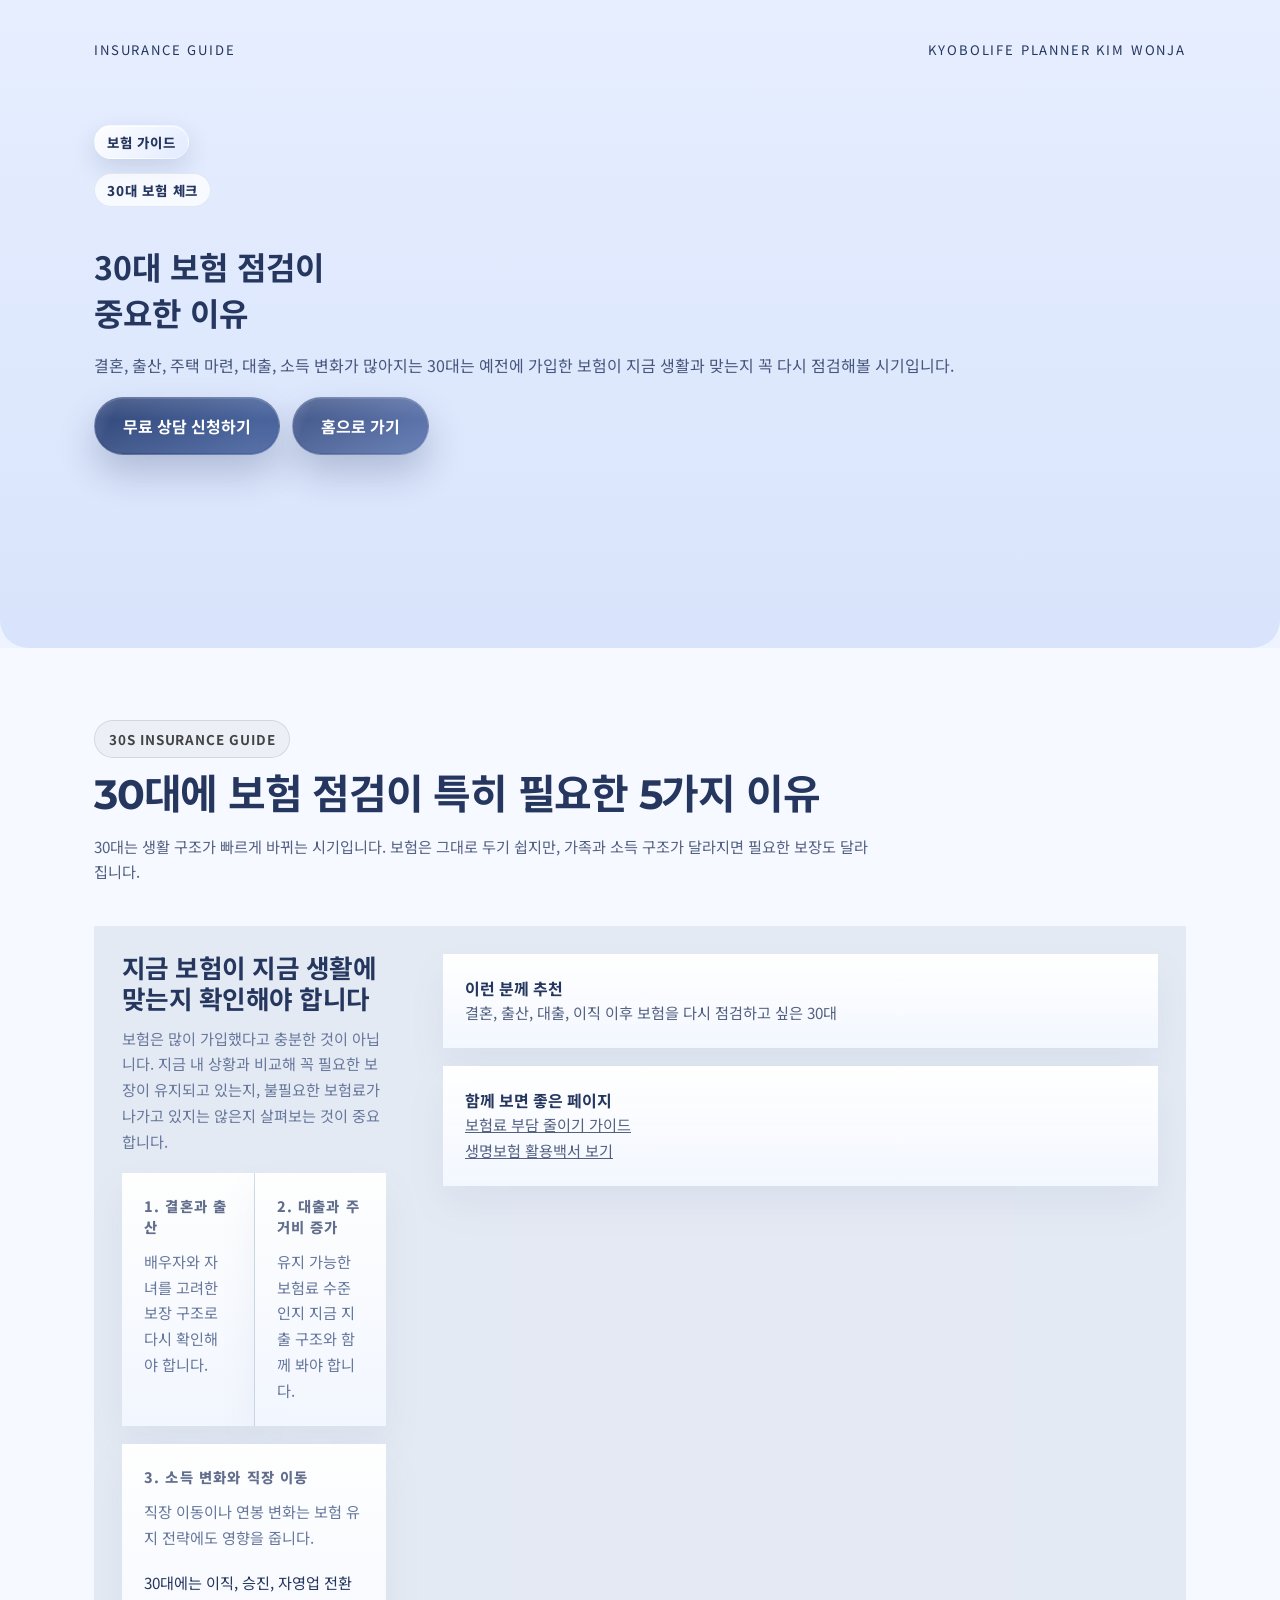
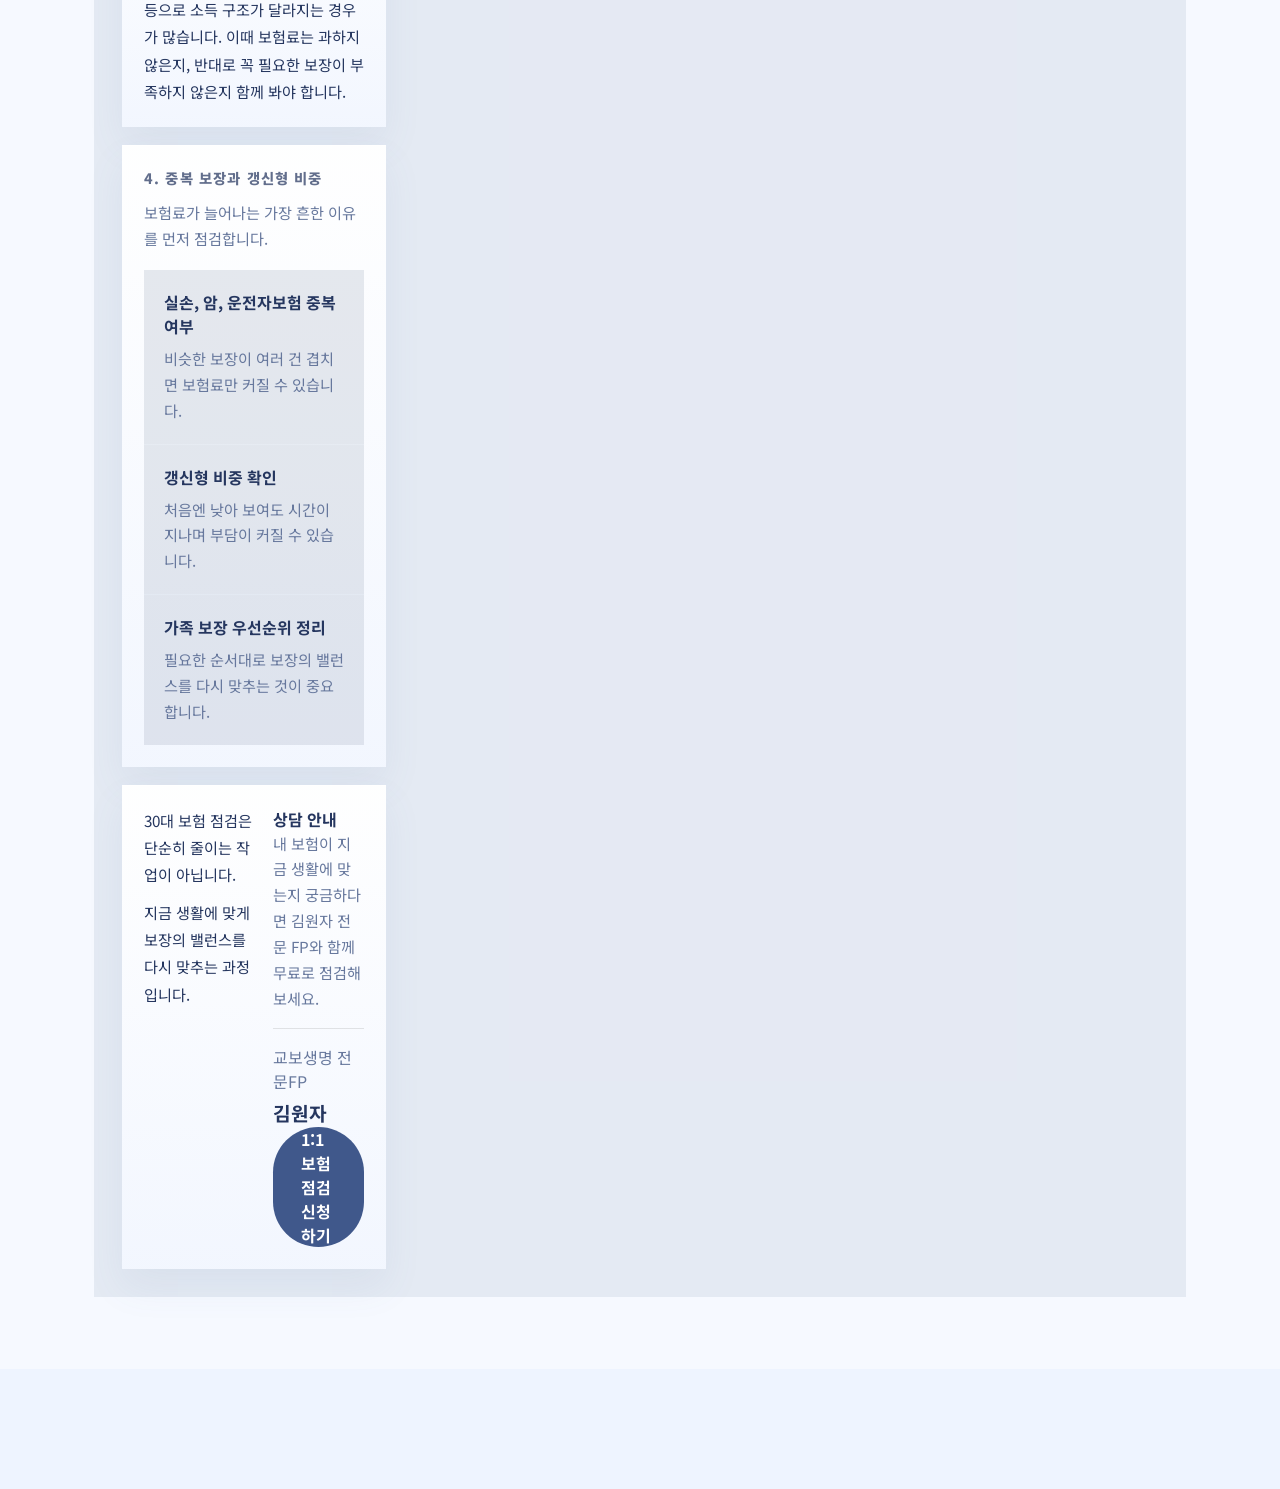
==== commit 1de314ca: "Add August whitepaper archive and update site content" ====
--- a/30s-insurance-check.html
+++ b/30s-insurance-check.html
@@ -75,7 +75,7 @@
       href="https://fonts.googleapis.com/css2?family=Montserrat:wght@500;700;800&family=Noto+Sans+KR:wght@400;500;700;800&display=swap"
       rel="stylesheet"
     />
-    <link rel="stylesheet" href="./styles.css?v=20260704-4" />
+    <link rel="stylesheet" href="./styles.css?v=20260730-1" />
   </head>
   <body>
     <div class="page-shell">
--- a/styles.css
+++ b/styles.css
@@ -752,6 +752,54 @@
   background: transparent;
 }
 
+.join-path-grid {
+  display: grid;
+  grid-template-columns: repeat(3, minmax(0, 1fr));
+  gap: 18px;
+  margin-top: 24px;
+}
+
+.join-path-card,
+.join-path-banner {
+  padding: 28px;
+  border-radius: 26px;
+  border: 1px solid rgba(73, 100, 158, 0.12);
+  background: linear-gradient(180deg, rgba(255, 255, 255, 0.96), rgba(242, 247, 255, 0.94));
+  box-shadow:
+    0 18px 42px rgba(84, 110, 164, 0.1),
+    inset 0 1px 0 rgba(255, 255, 255, 0.9);
+}
+
+.join-path-card {
+  display: grid;
+  gap: 10px;
+}
+
+.join-path-card strong,
+.join-path-banner strong {
+  font-size: var(--type-h4);
+  line-height: 1.4;
+}
+
+.join-path-card p,
+.join-path-banner p {
+  margin: 0;
+  color: var(--muted);
+  line-height: 1.7;
+}
+
+.join-path-banner {
+  display: flex;
+  align-items: center;
+  justify-content: space-between;
+  gap: 20px;
+  margin-top: 22px;
+}
+
+.join-path-banner .primary-button {
+  flex-shrink: 0;
+}
+
 .process-grid {
   grid-template-columns: 1fr;
 }
@@ -1588,7 +1636,8 @@
 }
 
 .whitepaper-layout {
-  grid-template-columns: minmax(0, 1fr) 320px;
+  grid-template-columns: minmax(260px, 320px) minmax(0, 1fr);
+  align-items: start;
 }
 
 .whitepaper-teaser {
@@ -1611,6 +1660,8 @@
   display: grid;
   align-content: start;
   gap: 18px;
+  position: sticky;
+  top: 24px;
 }
 
 .whitepaper-rail-card,
@@ -1691,6 +1742,7 @@
 .whitepaper-viewer {
   display: grid;
   gap: 18px;
+  min-width: 0;
 }
 
 .whitepaper-teaser-copy {
@@ -2559,6 +2611,7 @@
   .whitepaper-grid,
   .whitepaper-footer,
   .trust-strip,
+  .join-path-grid,
   .pain-grid,
   .check-grid,
   .process-grid {
@@ -2755,8 +2808,13 @@
   .hero-actions,
   .form-actions,
   .form-progress,
+  .join-path-banner,
   .whitepaper-hero {
     flex-direction: column;
+  }
+
+  .join-path-banner .primary-button {
+    width: 100%;
   }
 
   .sticky-cta {
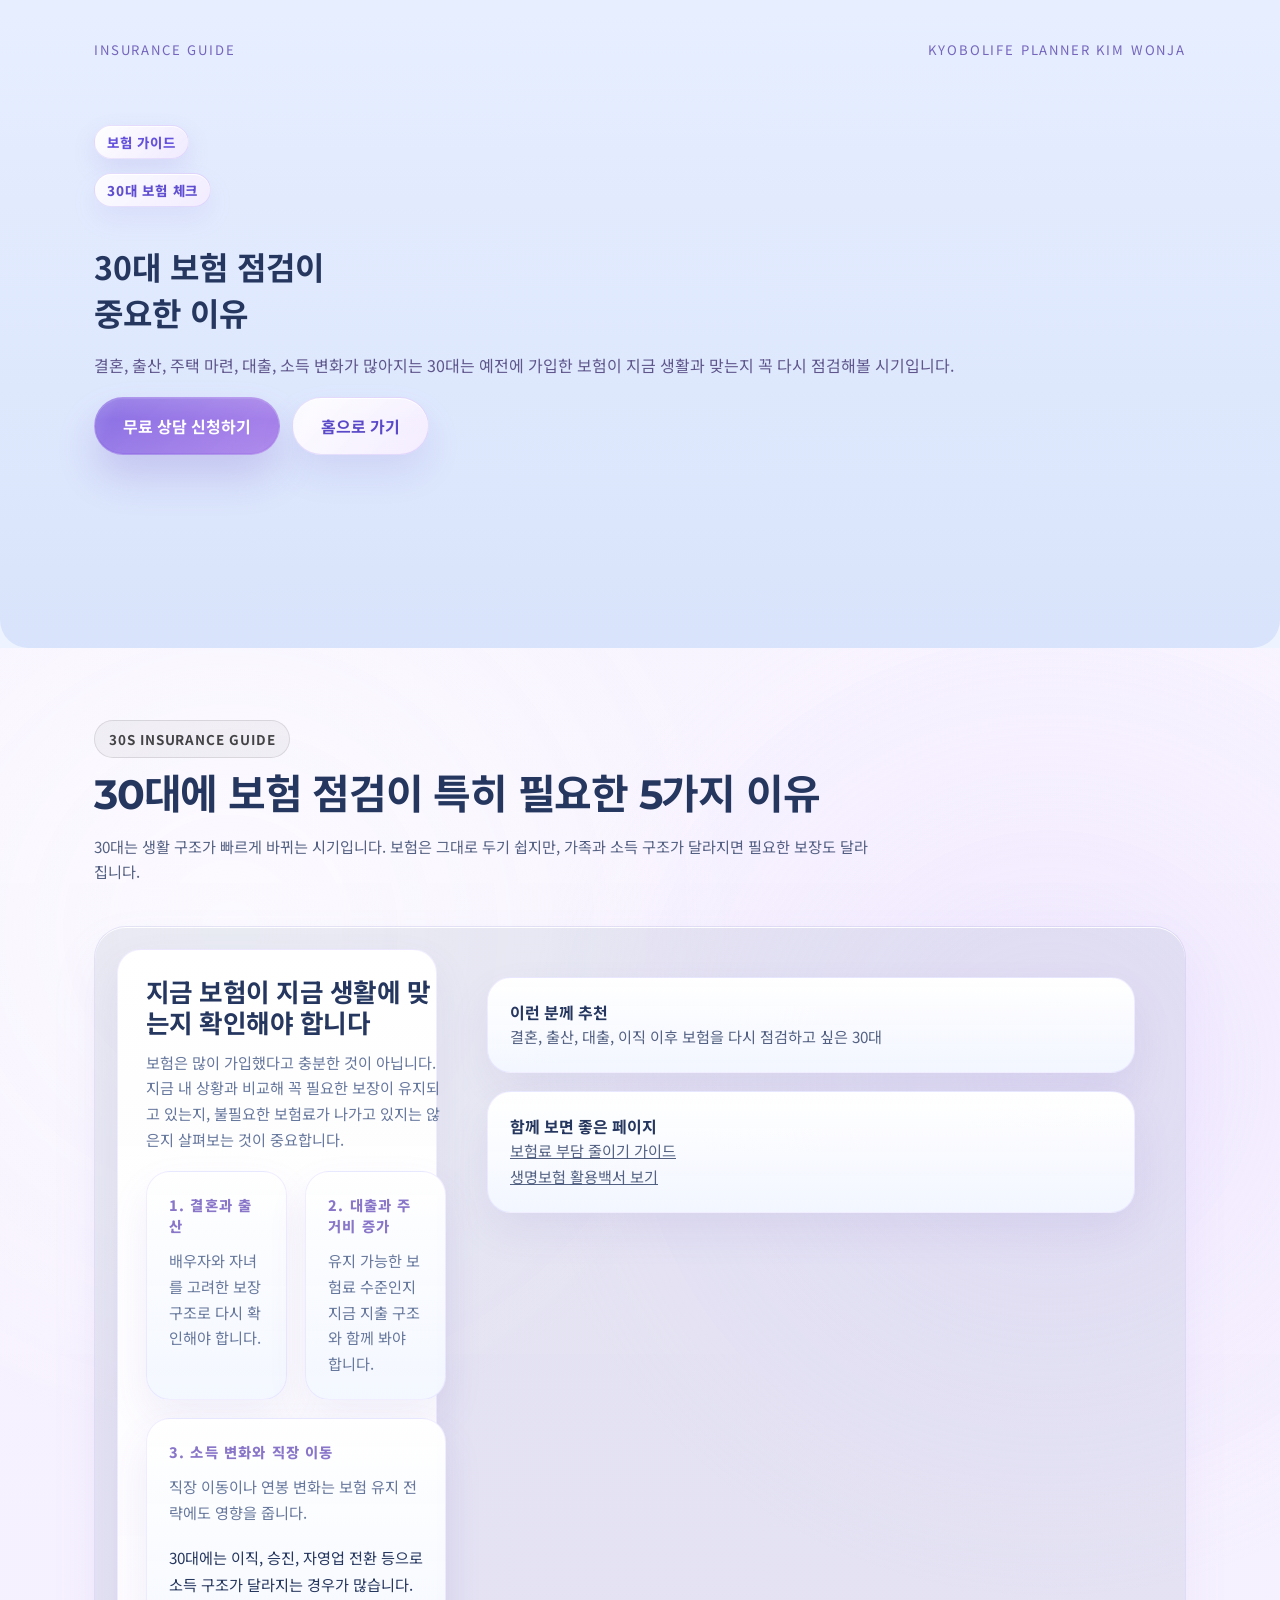
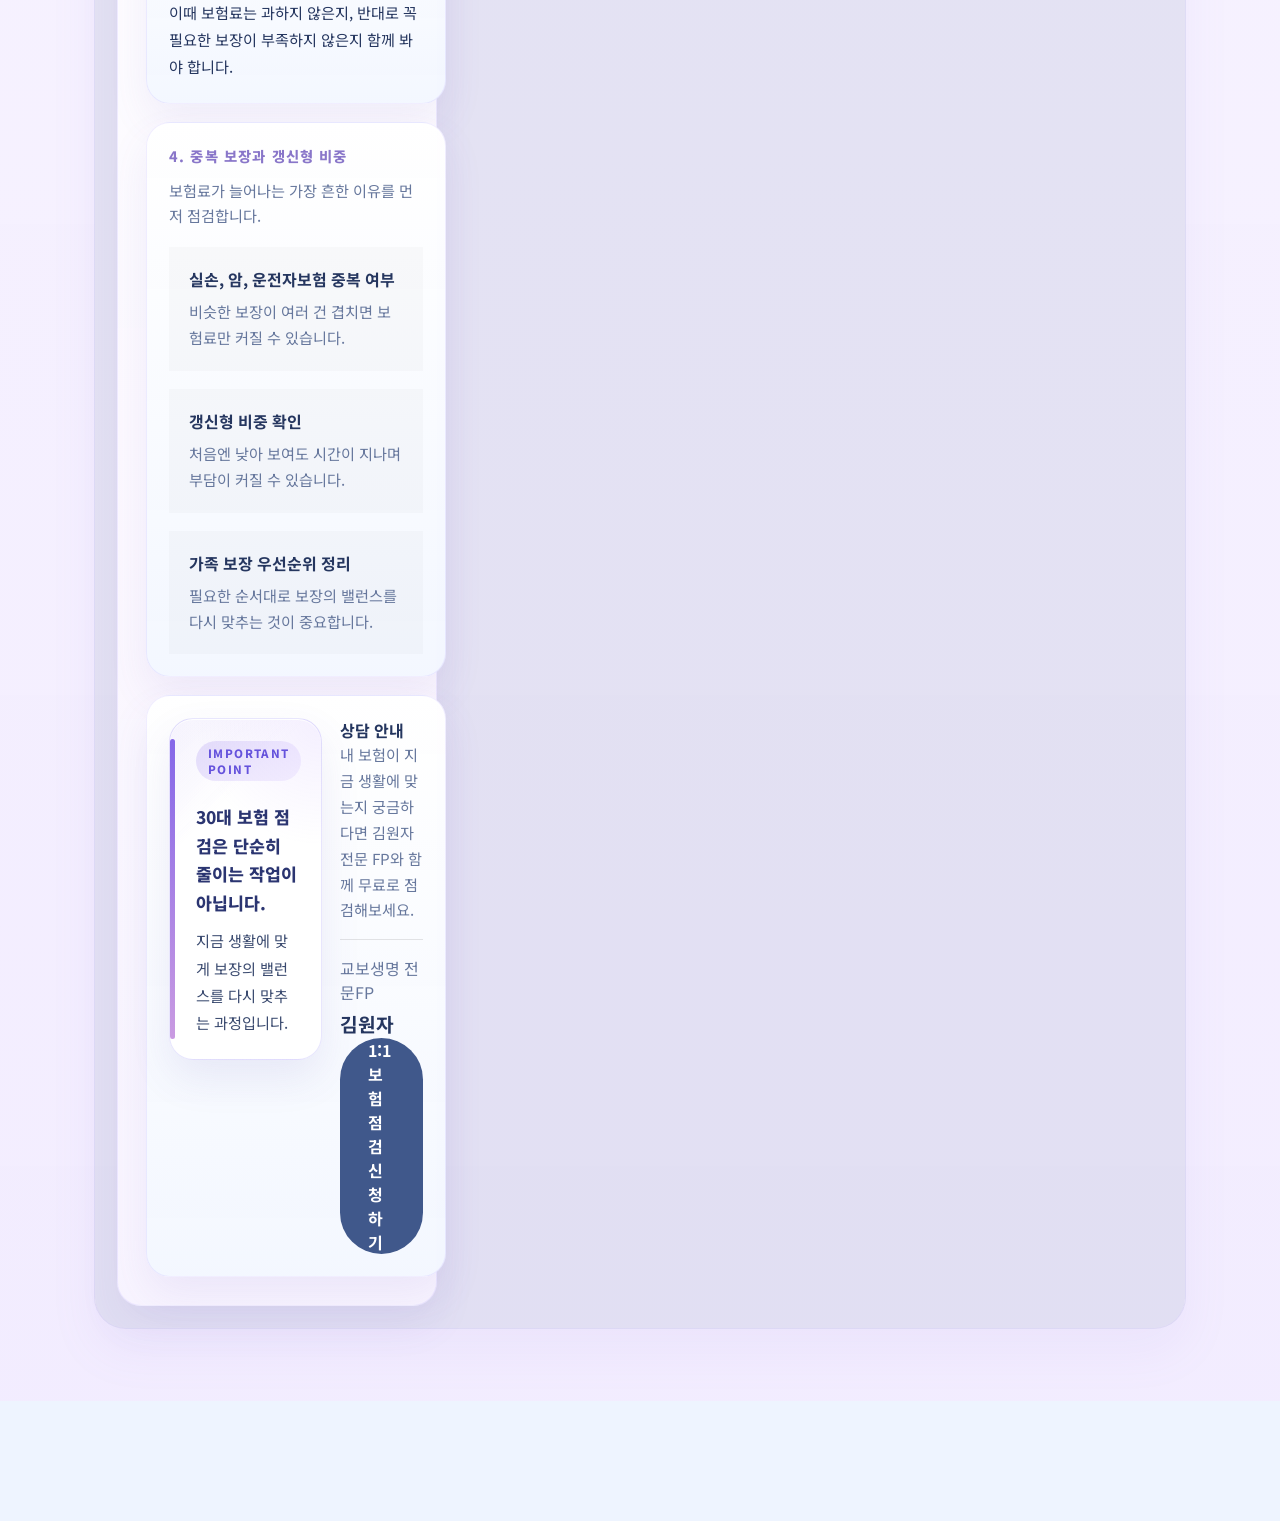
==== commit 49d8f19a: "Refine whitepaper violet theme and archive layout" ====
--- a/30s-insurance-check.html
+++ b/30s-insurance-check.html
@@ -75,7 +75,7 @@
       href="https://fonts.googleapis.com/css2?family=Montserrat:wght@500;700;800&family=Noto+Sans+KR:wght@400;500;700;800&display=swap"
       rel="stylesheet"
     />
-    <link rel="stylesheet" href="./styles.css?v=20260730-1" />
+    <link rel="stylesheet" href="./styles.css?v=20260730-4" />
   </head>
   <body>
     <div class="page-shell">
--- a/styles.css
+++ b/styles.css
@@ -617,6 +617,13 @@
   color: var(--ink);
 }
 
+.whitepaper-section.standalone {
+  background:
+    radial-gradient(circle at 18% 12%, rgba(255, 255, 255, 0.58), transparent 22%),
+    radial-gradient(circle at 82% 18%, rgba(221, 202, 255, 0.28), transparent 24%),
+    linear-gradient(180deg, rgba(248, 244, 255, 0.96), rgba(242, 236, 255, 0.98));
+}
+
 .section h2 {
   margin: 12px 0;
   font-size: var(--type-h2);
@@ -1635,6 +1642,20 @@
   background: rgba(103, 120, 157, 0.12);
 }
 
+.whitepaper-section.standalone .whitepaper-layout {
+  padding: 22px;
+  gap: 22px;
+  border-radius: 32px;
+  border: 1px solid rgba(198, 182, 255, 0.16);
+  background:
+    radial-gradient(circle at 14% 16%, rgba(255, 255, 255, 0.9), transparent 22%),
+    radial-gradient(circle at 82% 18%, rgba(224, 206, 255, 0.14), transparent 24%),
+    linear-gradient(135deg, rgba(251, 248, 255, 0.99), rgba(246, 241, 255, 0.98) 42%, rgba(253, 251, 255, 0.99) 100%);
+  box-shadow:
+    inset 0 1px 0 rgba(255, 255, 255, 0.94),
+    0 22px 48px rgba(150, 129, 212, 0.08);
+}
+
 .whitepaper-layout {
   grid-template-columns: minmax(260px, 320px) minmax(0, 1fr);
   align-items: start;
@@ -1676,6 +1697,20 @@
     inset 0 1px 0 rgba(255, 255, 255, 0.95);
 }
 
+.whitepaper-section.standalone .whitepaper-rail-card,
+.whitepaper-section.standalone .whitepaper-card,
+.whitepaper-section.standalone .whitepaper-footer,
+.whitepaper-section.standalone .whitepaper-month,
+.whitepaper-section.standalone .whitepaper-viewer {
+  border-radius: 24px;
+  border: 1px solid rgba(170, 147, 255, 0.16);
+  background:
+    linear-gradient(180deg, rgba(255, 255, 255, 0.99), rgba(249, 245, 255, 0.97));
+  box-shadow:
+    0 18px 40px rgba(109, 85, 185, 0.09),
+    inset 0 1px 0 rgba(255, 255, 255, 0.98);
+}
+
 .section:nth-of-type(odd) .whitepaper-rail-card,
 .section:nth-of-type(odd) .whitepaper-card,
 .section:nth-of-type(odd) .whitepaper-footer,
@@ -1733,6 +1768,33 @@
   background: rgba(138, 130, 245, 0.14);
 }
 
+.whitepaper-section.standalone .whitepaper-month {
+  transition:
+    transform 180ms ease,
+    border-color 180ms ease,
+    box-shadow 180ms ease,
+    background 180ms ease;
+}
+
+.whitepaper-section.standalone .whitepaper-month:hover {
+  transform: translateY(-2px);
+  border-color: rgba(145, 118, 238, 0.34);
+  background:
+    linear-gradient(180deg, rgba(255, 255, 255, 0.98), rgba(244, 237, 255, 0.98));
+  box-shadow:
+    0 16px 30px rgba(117, 91, 199, 0.12),
+    inset 0 1px 0 rgba(255, 255, 255, 0.98);
+}
+
+.whitepaper-section.standalone .whitepaper-month.is-active {
+  border-color: rgba(132, 96, 233, 0.54);
+  background:
+    linear-gradient(135deg, rgba(240, 232, 255, 0.98), rgba(231, 220, 255, 0.96));
+  box-shadow:
+    0 18px 34px rgba(117, 91, 199, 0.15),
+    inset 0 1px 0 rgba(255, 255, 255, 0.98);
+}
+
 .whitepaper-month small {
   display: block;
   margin-top: 4px;
@@ -1783,9 +1845,10 @@
   padding: 40px var(--page-gutter) 24px;
   min-height: 72svh;
   background:
-    radial-gradient(circle at 18% 18%, rgba(255, 255, 255, 0.6), transparent 34%),
-    radial-gradient(circle at 78% 22%, rgba(246, 199, 135, 0.18), transparent 26%),
-    linear-gradient(135deg, rgba(230, 238, 255, 0.98), rgba(214, 226, 251, 0.96) 42%, rgba(243, 247, 255, 0.94) 100%);
+    radial-gradient(circle at 18% 18%, rgba(255, 255, 255, 0.72), transparent 34%),
+    radial-gradient(circle at 80% 22%, rgba(214, 182, 255, 0.28), transparent 28%),
+    radial-gradient(circle at 62% 82%, rgba(255, 255, 255, 0.3), transparent 24%),
+    linear-gradient(135deg, rgba(245, 239, 255, 0.99), rgba(231, 220, 255, 0.97) 42%, rgba(249, 246, 255, 0.96) 100%);
   border-radius: 0 0 28px 28px;
   overflow: hidden;
 }
@@ -1815,6 +1878,10 @@
 .whitepaper-page-hero h1,
 .whitepaper-page-hero .hero-subcopy {
   color: var(--ink);
+}
+
+.whitepaper-page-hero .hero-masthead {
+  color: rgba(101, 82, 180, 0.88);
 }
 
 .whitepaper-page-hero .eyebrow {
@@ -1824,8 +1891,13 @@
   align-items: center;
   padding: 6px 12px;
   border-radius: 999px;
-  border: 1px solid rgba(48, 70, 116, 0.1);
-  background: rgba(255, 255, 255, 0.72);
+  border: 1px solid rgba(154, 126, 241, 0.22);
+  background:
+    linear-gradient(135deg, rgba(255, 255, 255, 0.88), rgba(243, 235, 255, 0.92));
+  color: #5f4fd0;
+  box-shadow:
+    inset 0 1px 0 rgba(255, 255, 255, 0.9),
+    0 12px 26px rgba(139, 111, 215, 0.1);
   font-size: 0.84rem;
   font-weight: 800;
   letter-spacing: 0.06em;
@@ -1839,8 +1911,44 @@
 
 .whitepaper-page-hero .hero-subcopy {
   max-width: 980px;
-  color: rgba(37, 54, 95, 0.82);
+  color: rgba(73, 62, 121, 0.86);
   text-shadow: none;
+}
+
+.whitepaper-page-hero .hero-actions .primary-button {
+  background:
+    linear-gradient(135deg, rgba(131, 103, 226, 0.96), rgba(166, 123, 233, 0.94)),
+    linear-gradient(120deg, rgba(255, 255, 255, 0.16), rgba(255, 255, 255, 0));
+  color: #fff;
+  box-shadow:
+    inset 0 1px 0 rgba(255, 255, 255, 0.22),
+    0 22px 38px rgba(122, 91, 206, 0.24);
+}
+
+.whitepaper-page-hero .hero-actions .secondary-button,
+.whitepaper-cta.secondary-button {
+  background:
+    linear-gradient(135deg, rgba(255, 255, 255, 0.94), rgba(243, 235, 255, 0.96)),
+    linear-gradient(120deg, rgba(255, 255, 255, 0.24), rgba(255, 255, 255, 0));
+  color: #5a49c8;
+  border-color: rgba(155, 125, 241, 0.22);
+  box-shadow:
+    inset 0 1px 0 rgba(255, 255, 255, 0.92),
+    0 18px 34px rgba(131, 104, 215, 0.14);
+}
+
+.whitepaper-page-hero .hero-actions .primary-button:hover {
+  background:
+    linear-gradient(135deg, rgba(141, 112, 232, 0.98), rgba(177, 133, 239, 0.96)),
+    linear-gradient(120deg, rgba(255, 255, 255, 0.18), rgba(255, 255, 255, 0));
+}
+
+.whitepaper-page-hero .hero-actions .secondary-button:hover,
+.whitepaper-cta.secondary-button:hover {
+  background:
+    linear-gradient(135deg, rgba(255, 255, 255, 0.98), rgba(247, 241, 255, 0.98)),
+    linear-gradient(120deg, rgba(255, 255, 255, 0.26), rgba(255, 255, 255, 0));
+  color: #513fc0;
 }
 
 .whitepaper-hero,
@@ -1857,13 +1965,13 @@
   padding: 6px 12px;
   border-radius: 999px;
   background:
-    linear-gradient(135deg, rgba(255, 255, 255, 0.94), rgba(225, 234, 255, 0.88)),
+    linear-gradient(135deg, rgba(255, 255, 255, 0.96), rgba(241, 233, 255, 0.9)),
     linear-gradient(120deg, rgba(255, 255, 255, 0.26), rgba(255, 255, 255, 0));
-  color: var(--ink);
-  border: 1px solid rgba(255, 255, 255, 0.34);
+  color: #6552dc;
+  border: 1px solid rgba(167, 140, 247, 0.22);
   box-shadow:
     inset 0 1px 0 rgba(255, 255, 255, 0.72),
-    0 10px 24px rgba(27, 46, 92, 0.14);
+    0 10px 24px rgba(120, 94, 199, 0.14);
   font-size: 0.84rem;
   font-weight: 800;
   letter-spacing: 0.06em;
@@ -1884,7 +1992,7 @@
 .whitepaper-summary {
   margin: 18px 0 0;
   padding-left: 18px;
-  border-left: 2px solid rgba(138, 130, 245, 0.42);
+  border-left: 3px solid rgba(155, 127, 246, 0.56);
   color: inherit;
   line-height: 1.8;
 }
@@ -1893,14 +2001,14 @@
 .whitepaper-check-grid,
 .surgery-class-grid {
   display: grid;
-  gap: 1px;
-  background: rgba(103, 120, 157, 0.12);
+  gap: 18px;
+  background: transparent;
 }
 
 .section:nth-of-type(odd) .whitepaper-grid,
 .section:nth-of-type(odd) .whitepaper-check-grid,
 .section:nth-of-type(odd) .surgery-class-grid {
-  background: rgba(103, 120, 157, 0.12);
+  background: transparent;
 }
 
 .whitepaper-grid {
@@ -1915,12 +2023,12 @@
   font-weight: 800;
   letter-spacing: 0.08em;
   text-transform: uppercase;
-  color: rgba(37, 54, 95, 0.72);
+  color: rgba(104, 79, 186, 0.78);
 }
 
 .section:nth-of-type(odd) .whitepaper-card > span,
 .section:nth-of-type(odd) .whitepaper-card-head span {
-  color: rgba(37, 54, 95, 0.72);
+  color: rgba(104, 79, 186, 0.78);
 }
 
 .whitepaper-card-head {
@@ -2138,6 +2246,17 @@
   color: inherit;
 }
 
+.whitepaper-quote p:first-of-type {
+  font-size: 1.08rem;
+  font-weight: 800;
+  line-height: 1.65;
+  color: #2b3571;
+}
+
+.whitepaper-quote p:not(:first-of-type) {
+  color: rgba(37, 54, 95, 0.9);
+}
+
 .surgery-class-card,
 .whitepaper-check-item {
   padding: 20px;
@@ -2168,6 +2287,45 @@
 
 .whitepaper-quote {
   flex: 1.1;
+  position: relative;
+  padding: 22px 24px 22px 26px;
+  border-radius: 24px;
+  border: 1px solid rgba(138, 130, 245, 0.2);
+  background:
+    radial-gradient(circle at top right, rgba(166, 125, 255, 0.12), transparent 34%),
+    linear-gradient(135deg, rgba(128, 96, 232, 0.08), rgba(255, 255, 255, 0.98) 28%),
+    linear-gradient(180deg, rgba(255, 255, 255, 0.99), rgba(246, 244, 255, 0.98));
+  box-shadow:
+    0 18px 40px rgba(86, 83, 177, 0.1),
+    inset 0 1px 0 rgba(255, 255, 255, 0.95);
+  overflow: hidden;
+}
+
+.whitepaper-quote::before {
+  content: "IMPORTANT POINT";
+  display: inline-flex;
+  min-height: 30px;
+  align-items: center;
+  padding: 4px 12px;
+  margin-bottom: 12px;
+  border-radius: 999px;
+  background: linear-gradient(135deg, rgba(127, 95, 232, 0.18), rgba(164, 124, 255, 0.1));
+  color: #6552dc;
+  font-size: 0.72rem;
+  font-weight: 800;
+  letter-spacing: 0.12em;
+}
+
+.whitepaper-quote::after {
+  content: "";
+  position: absolute;
+  left: 0;
+  top: 20px;
+  bottom: 20px;
+  width: 5px;
+  border-radius: 999px;
+  background: linear-gradient(180deg, rgba(123, 91, 230, 0.92), rgba(181, 116, 214, 0.72));
+  box-shadow: 0 0 0 1px rgba(255, 255, 255, 0.2);
 }
 
 .whitepaper-consult {
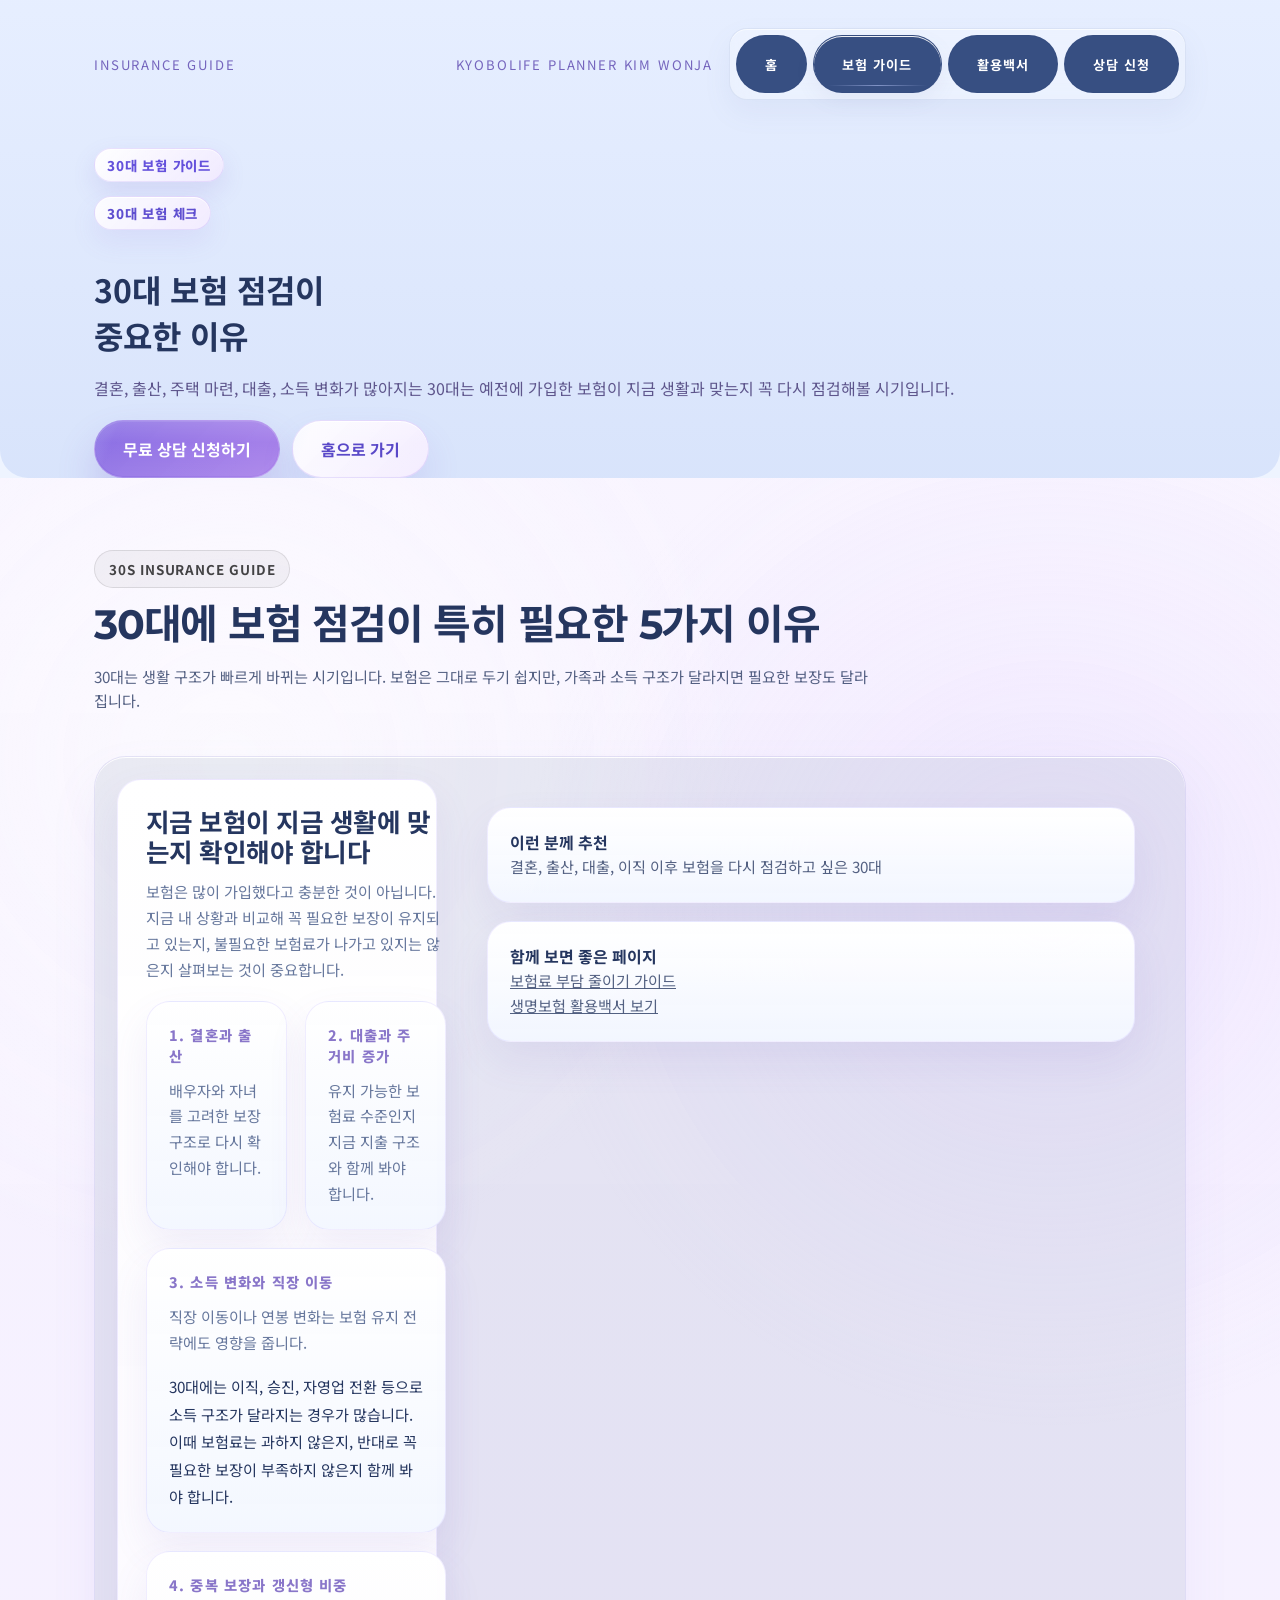
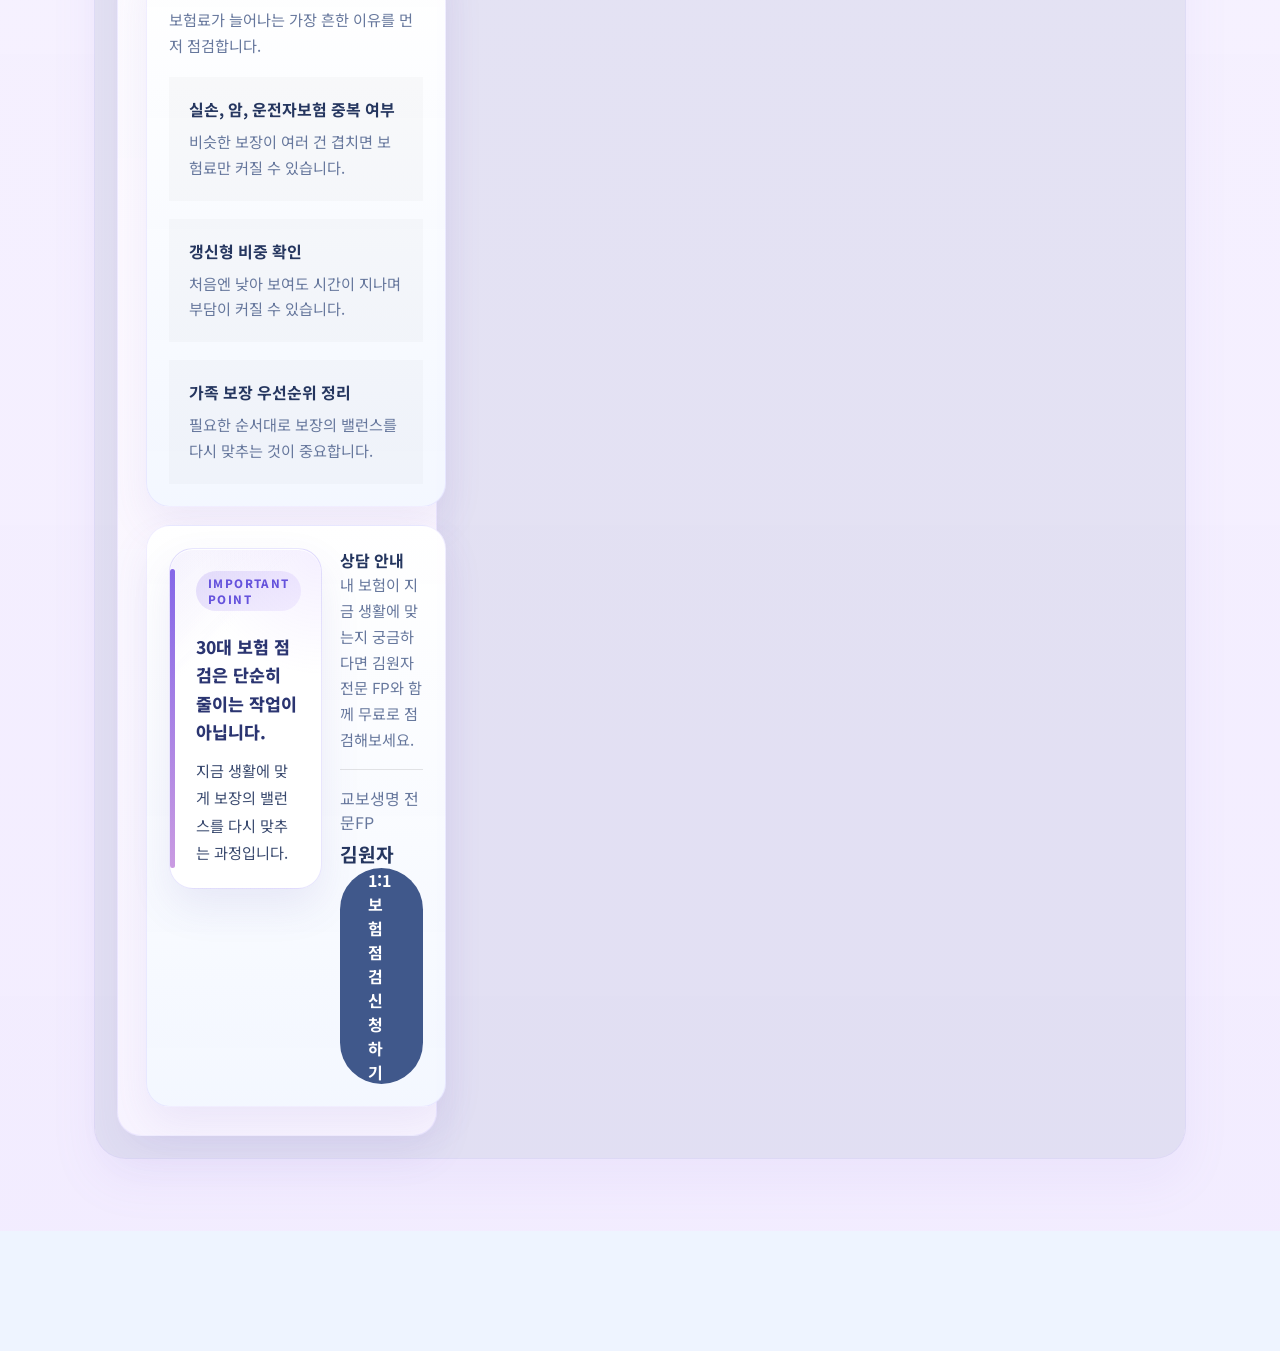
==== commit 2beb0a2f: "Refine guide archive layout and reporting" ====
--- a/30s-insurance-check.html
+++ b/30s-insurance-check.html
@@ -75,18 +75,26 @@
       href="https://fonts.googleapis.com/css2?family=Montserrat:wght@500;700;800&family=Noto+Sans+KR:wght@400;500;700;800&display=swap"
       rel="stylesheet"
     />
-    <link rel="stylesheet" href="./styles.css?v=20260730-4" />
+    <link rel="stylesheet" href="./styles.css?v=20260815-3" />
   </head>
   <body>
     <div class="page-shell">
       <header class="whitepaper-page-hero topic-page-hero">
         <div class="hero-masthead">
-          <span>INSURANCE GUIDE</span>
-          <span>KYOBOLIFE PLANNER KIM WONJA</span>
+          <div class="hero-masthead-copy">
+            <span>INSURANCE GUIDE</span>
+            <span>KYOBOLIFE PLANNER KIM WONJA</span>
+          </div>
+          <div class="hero-masthead-actions">
+            <a class="secondary-button button-link hero-masthead-link" href="./index.html">홈</a>
+            <a class="secondary-button button-link hero-masthead-link hero-masthead-current" href="./guide-archive.html">보험 가이드</a>
+            <a class="secondary-button button-link hero-masthead-link" href="./whitepaper.html">활용백서</a>
+            <a class="secondary-button button-link hero-masthead-link" href="./index.html#lead-form">상담 신청</a>
+          </div>
         </div>
 
         <div class="whitepaper-page-copy">
-          <span class="whitepaper-category hero-guide-tag">보험 가이드</span>
+          <span class="whitepaper-category hero-guide-tag">30대 보험 가이드</span>
           <span class="eyebrow">30대 보험 체크</span>
           <h1>30대 보험 점검이<br />중요한 이유</h1>
           <p class="hero-subcopy">
@@ -196,7 +204,7 @@
                 </div>
                 <div class="whitepaper-rail-card">
                   <strong>함께 보면 좋은 페이지</strong>
-                  <p><a href="./reduce-insurance-premium.html">보험료 부담 줄이기 가이드</a></p>
+                  <p><a href="./reduce-insurance-premium.html" target="_blank" rel="noopener noreferrer">보험료 부담 줄이기 가이드</a></p>
                   <p><a href="./whitepaper.html">생명보험 활용백서 보기</a></p>
                 </div>
               </aside>
--- a/styles.css
+++ b/styles.css
@@ -125,48 +125,93 @@
 .hero-masthead-actions {
   display: flex;
   flex-wrap: wrap;
-  gap: 10px;
+  gap: 6px;
   align-items: center;
+  padding: 6px;
+  border: 1px solid rgba(129, 150, 201, 0.18);
+  border-radius: 18px;
+  background: rgba(255, 255, 255, 0.28);
+  box-shadow:
+    inset 0 1px 0 rgba(255, 255, 255, 0.62),
+    0 12px 28px rgba(113, 132, 184, 0.08);
+  backdrop-filter: blur(14px);
+  -webkit-backdrop-filter: blur(14px);
 }
 
 .hero-masthead-link {
   position: relative;
-  overflow: hidden;
-  min-height: 42px;
-  padding: 0 18px;
-  font-size: 0.76rem;
-  font-weight: 800;
+  min-height: 34px;
+  padding: 0 14px;
+  font-size: 0.75rem;
+  font-weight: 700;
   letter-spacing: 0.08em;
   white-space: nowrap;
-  color: #ffffff;
-  background:
-    linear-gradient(135deg, rgba(45, 71, 125, 0.98) 0%, rgba(74, 103, 168, 0.96) 54%, rgba(121, 147, 205, 0.92) 100%);
-  border: 1px solid rgba(255, 255, 255, 0.24);
-  box-shadow:
-    0 14px 28px rgba(26, 42, 82, 0.2),
-    inset 0 1px 0 rgba(255, 255, 255, 0.22);
+  color: rgba(43, 60, 106, 0.76);
+  background: transparent;
+  border: 1px solid transparent;
+  border-radius: 14px;
+  box-shadow: none;
+  transition:
+    color 180ms ease,
+    background-color 180ms ease,
+    border-color 180ms ease,
+    opacity 180ms ease,
+    transform 180ms ease;
 }
 
 .hero-masthead-link::before {
   content: "";
   position: absolute;
-  inset: 0;
-  background:
-    linear-gradient(
-      118deg,
-      rgba(255, 255, 255, 0.58) 0%,
-      rgba(255, 255, 255, 0.28) 18%,
-      rgba(255, 255, 255, 0.12) 32%,
-      transparent 52%
-    );
-  pointer-events: none;
+  left: 14px;
+  right: 14px;
+  bottom: 6px;
+  height: 1px;
+  background: linear-gradient(90deg, rgba(113, 132, 184, 0), rgba(113, 132, 184, 0.52), rgba(113, 132, 184, 0));
+  opacity: 0.72;
+  transform: scaleX(0);
+  transition:
+    opacity 180ms ease,
+    transform 180ms ease;
 }
 
 .hero-masthead-link:hover {
-  color: #ffffff;
-  box-shadow:
-    0 18px 32px rgba(26, 42, 82, 0.24),
-    inset 0 1px 0 rgba(255, 255, 255, 0.3);
+  color: #253b74;
+  background: rgba(255, 255, 255, 0.46);
+  border-color: rgba(129, 150, 201, 0.18);
+  opacity: 1;
+  transform: translateY(-1px);
+}
+
+.hero-masthead-link:hover::before {
+  opacity: 1;
+  transform: scaleX(1);
+}
+
+.hero-masthead-current {
+  color: #324a80;
+  background: rgba(255, 255, 255, 0.96);
+  border: 1px solid rgba(184, 198, 230, 0.72);
+  box-shadow:
+    0 8px 20px rgba(97, 118, 170, 0.08),
+    inset 0 1px 0 rgba(255, 255, 255, 0.92);
+}
+
+.hero-masthead-current::before {
+  content: "";
+  position: absolute;
+  left: 14px;
+  right: 14px;
+  bottom: 6px;
+  height: 1px;
+  background: linear-gradient(90deg, rgba(136, 154, 205, 0), rgba(136, 154, 205, 0.9), rgba(136, 154, 205, 0));
+  opacity: 1;
+  transform: scaleX(1);
+}
+
+.hero-masthead-current:hover {
+  color: #324a80;
+  background: rgba(255, 255, 255, 0.96);
+  transform: none;
 }
 
 .hero-grid {
@@ -1190,6 +1235,8 @@
 .process-figure {
   position: absolute;
   inset: 0;
+  display: flex;
+  align-items: flex-end;
   min-height: 0;
   border-radius: 0;
   border: 0;
@@ -1209,10 +1256,25 @@
 }
 
 .process-note {
-  margin: 20px 0 0;
-  max-width: 620px;
-  color: rgba(37, 54, 95, 0.82);
+  position: absolute;
+  left: var(--page-gutter);
+  bottom: 44px;
+  z-index: 1;
+  margin: 0;
+  max-width: min(42vw, 640px);
+  padding: 22px 24px;
+  border: 1px solid rgba(255, 255, 255, 0.42);
+  border-radius: 24px;
+  background:
+    linear-gradient(180deg, rgba(255, 255, 255, 0.9), rgba(241, 246, 255, 0.84)),
+    rgba(255, 255, 255, 0.2);
+  color: rgba(37, 54, 95, 0.88);
   line-height: 1.8;
+  box-shadow:
+    0 18px 34px rgba(76, 95, 148, 0.12),
+    inset 0 1px 0 rgba(255, 255, 255, 0.78);
+  backdrop-filter: blur(10px);
+  -webkit-backdrop-filter: blur(10px);
 }
 
 .section:nth-of-type(odd) .process-note {
@@ -1511,6 +1573,19 @@
 .advisor-copy {
   display: grid;
   gap: 20px;
+  color: #2b366f;
+}
+
+.advisor-copy h2,
+.advisor-copy strong,
+.advisor-specialties strong,
+.advisor-philosophy p {
+  color: #25356a;
+}
+
+.advisor-copy p,
+.advisor-specialties li {
+  color: rgba(59, 72, 124, 0.9);
 }
 
 .advisor-philosophy {
@@ -1569,7 +1644,7 @@
   font-size: 0.92rem;
   font-weight: 500;
   line-height: 1.55;
-  color: rgba(255, 255, 255, 0.84);
+  color: rgba(59, 72, 124, 0.9);
 }
 
 .advisor-principles li::before {
@@ -1581,7 +1656,7 @@
 }
 
 .section:nth-of-type(odd) .advisor-principles li {
-  color: rgba(13, 13, 13, 0.6);
+  color: rgba(59, 72, 124, 0.9);
 }
 
 .section:nth-of-type(even) .advisor-principles {
@@ -1842,8 +1917,8 @@
 
 .whitepaper-page-hero {
   position: relative;
-  padding: 40px var(--page-gutter) 24px;
-  min-height: 72svh;
+  padding: 28px var(--page-gutter) 0;
+  min-height: auto;
   background:
     radial-gradient(circle at 18% 18%, rgba(255, 255, 255, 0.72), transparent 34%),
     radial-gradient(circle at 80% 22%, rgba(214, 182, 255, 0.28), transparent 28%),
@@ -1857,7 +1932,7 @@
   max-width: 900px;
   display: grid;
   gap: 18px;
-  padding: 42px 0 10px;
+  padding: 24px 0 0;
 }
 
 .hero-guide-tag {
@@ -2072,12 +2147,6 @@
   color: inherit;
 }
 
-.topic-guide-grid {
-  display: grid;
-  grid-template-columns: repeat(2, minmax(0, 1fr));
-  gap: 18px;
-}
-
 .topic-guide-section {
   position: relative;
   overflow: hidden;
@@ -2088,9 +2157,9 @@
   position: absolute;
   inset: 0;
   background:
-    radial-gradient(circle at 14% 16%, rgba(255, 255, 255, 0.16), transparent 18%),
-    radial-gradient(circle at 84% 14%, rgba(246, 199, 135, 0.12), transparent 22%),
-    linear-gradient(135deg, rgba(58, 88, 149, 0.96), rgba(74, 102, 167, 0.94) 52%, rgba(109, 137, 197, 0.9) 100%);
+    radial-gradient(circle at 14% 16%, rgba(255, 255, 255, 0.72), transparent 18%),
+    radial-gradient(circle at 84% 14%, rgba(222, 198, 255, 0.24), transparent 22%),
+    linear-gradient(135deg, rgba(245, 239, 255, 0.98), rgba(233, 223, 255, 0.96) 52%, rgba(246, 239, 255, 0.98) 100%);
   pointer-events: none;
 }
 
@@ -2099,24 +2168,42 @@
   z-index: 1;
   padding: 24px;
   border-radius: 32px;
-  border: 1px solid rgba(255, 255, 255, 0.14);
-  background:
-    linear-gradient(180deg, rgba(255, 255, 255, 0.08), rgba(255, 255, 255, 0.03)),
-    rgba(27, 44, 86, 0.38);
-  box-shadow:
-    inset 0 1px 0 rgba(255, 255, 255, 0.18),
-    0 28px 64px rgba(16, 27, 56, 0.24);
+  border: 1px solid rgba(183, 159, 248, 0.16);
+  background:
+    linear-gradient(180deg, rgba(255, 255, 255, 0.5), rgba(255, 255, 255, 0.28)),
+    rgba(255, 255, 255, 0.2);
+  box-shadow:
+    inset 0 1px 0 rgba(255, 255, 255, 0.44),
+    0 28px 64px rgba(125, 104, 194, 0.12);
   backdrop-filter: blur(12px);
+}
+
+.topic-guide-archive-link {
+  display: grid;
+  text-decoration: none;
+  color: inherit;
+  cursor: pointer;
+  transition:
+    transform 180ms ease,
+    box-shadow 180ms ease,
+    border-color 180ms ease;
+}
+
+.topic-guide-archive-link:hover {
+  transform: translateY(-3px);
+  box-shadow:
+    inset 0 1px 0 rgba(255, 255, 255, 0.5),
+    0 34px 72px rgba(125, 104, 194, 0.16);
 }
 
 .topic-guide-section .section-kicker {
   min-height: 42px;
   padding: 8px 18px;
   border-radius: 999px;
-  border: 1px solid rgba(255, 255, 255, 0.16);
-  background: rgba(255, 255, 255, 0.08);
-  color: rgba(255, 255, 255, 0.92);
-  box-shadow: inset 0 1px 0 rgba(255, 255, 255, 0.18);
+  border: 1px solid rgba(170, 145, 242, 0.2);
+  background: rgba(255, 255, 255, 0.68);
+  color: rgba(97, 79, 177, 0.92);
+  box-shadow: inset 0 1px 0 rgba(255, 255, 255, 0.44);
 }
 
 .topic-guide-section .whitepaper-intro {
@@ -2128,8 +2215,8 @@
   font-size: var(--type-h2);
   line-height: var(--leading-title);
   letter-spacing: -0.04em;
-  color: rgba(255, 255, 255, 0.98);
-  text-shadow: 0 14px 36px rgba(17, 28, 59, 0.22);
+  color: #2c356f;
+  text-shadow: none;
 }
 
 .topic-guide-section .whitepaper-intro p {
@@ -2137,71 +2224,128 @@
   margin: 0;
   font-size: var(--type-body);
   line-height: 1.7;
-  color: rgba(239, 244, 255, 0.92);
-}
-
-.topic-guide-card {
+  color: rgba(73, 62, 121, 0.88);
+}
+
+.topic-guide-section .guide-archive-layout {
+  grid-template-columns: minmax(240px, 300px) minmax(0, 1fr);
+  padding: 22px;
+  gap: 22px;
+  border-radius: 32px;
+  border: 1px solid rgba(190, 165, 250, 0.16);
+  background:
+    radial-gradient(circle at 16% 16%, rgba(255, 255, 255, 0.9), transparent 22%),
+    radial-gradient(circle at 84% 18%, rgba(226, 206, 255, 0.2), transparent 24%),
+    linear-gradient(135deg, rgba(249, 244, 255, 0.98), rgba(241, 232, 255, 0.97) 52%, rgba(250, 247, 255, 0.98));
+  box-shadow:
+    inset 0 1px 0 rgba(255, 255, 255, 0.94),
+    0 24px 54px rgba(133, 105, 206, 0.1);
+}
+
+.guide-archive-teaser-layout {
+  pointer-events: none;
+}
+
+.topic-guide-preview-list {
   display: grid;
   gap: 14px;
-  align-content: start;
-  min-height: 100%;
-  padding: 22px;
-  border: 1px solid rgba(255, 255, 255, 0.1);
-  border-radius: 24px;
-  background:
-    linear-gradient(180deg, rgba(255, 255, 255, 0.1), rgba(255, 255, 255, 0.04)),
-    rgba(28, 45, 84, 0.28);
-  box-shadow:
-    inset 0 1px 0 rgba(255, 255, 255, 0.14),
-    0 22px 40px rgba(17, 28, 59, 0.18);
-  transition:
-    transform 180ms ease,
-    border-color 180ms ease,
-    box-shadow 180ms ease;
- }
-
-.topic-guide-card:hover {
-  transform: translateY(-4px);
-  border-color: rgba(255, 255, 255, 0.2);
-  box-shadow:
-    inset 0 1px 0 rgba(255, 255, 255, 0.16),
-    0 28px 48px rgba(17, 28, 59, 0.24);
-}
-
-.topic-guide-card span {
-  margin-bottom: 4px;
-  font-size: var(--type-h4);
-  line-height: 1.35;
-  letter-spacing: -0.03em;
-  color: rgba(255, 255, 255, 0.98);
-}
-
-.topic-guide-card p {
-  font-size: var(--type-body);
-  line-height: 1.65;
-  color: rgba(236, 242, 255, 0.86);
-}
-
-.topic-guide-card .primary-button {
-  width: fit-content;
-  min-width: 138px;
-  min-height: 48px;
-  padding: 0 22px;
-  margin-top: auto;
-  background:
-    linear-gradient(135deg, rgba(255, 255, 255, 0.96), rgba(223, 232, 255, 0.92)),
-    linear-gradient(120deg, rgba(255, 255, 255, 0.3), rgba(255, 255, 255, 0));
-  color: #243863;
-  box-shadow:
-    inset 0 1px 0 rgba(255, 255, 255, 0.7),
-    0 18px 34px rgba(18, 28, 57, 0.2);
-}
-
-.topic-guide-card .primary-button:hover {
-  background:
-    linear-gradient(135deg, rgba(255, 255, 255, 1), rgba(234, 240, 255, 0.96)),
-    linear-gradient(120deg, rgba(255, 255, 255, 0.32), rgba(255, 255, 255, 0));
-  color: #1e3157;
+}
+
+.topic-guide-section .topic-guide-months {
+  gap: 14px;
+}
+
+.topic-guide-section .topic-archive-rail {
+  align-self: start;
+}
+
+.topic-guide-section .whitepaper-month {
+  min-height: 88px;
+  padding: 18px 20px;
+  border-color: rgba(189, 163, 250, 0.16);
+  background:
+    linear-gradient(180deg, rgba(255, 255, 255, 0.96), rgba(247, 242, 255, 0.94)),
+    rgba(255, 255, 255, 0.42);
+  box-shadow:
+    inset 0 1px 0 rgba(255, 255, 255, 0.84),
+    0 18px 34px rgba(134, 105, 209, 0.08);
+}
+
+.topic-guide-section .whitepaper-month:hover {
+  border-color: rgba(175, 146, 244, 0.26);
+  box-shadow:
+    inset 0 1px 0 rgba(255, 255, 255, 0.92),
+    0 22px 38px rgba(134, 105, 209, 0.12);
+}
+
+.topic-guide-section .whitepaper-month.is-active {
+  border-color: rgba(164, 134, 242, 0.38);
+  background:
+    linear-gradient(135deg, rgba(240, 230, 255, 0.98), rgba(232, 220, 255, 0.98)),
+    rgba(255, 255, 255, 0.5);
+  box-shadow:
+    inset 0 1px 0 rgba(255, 255, 255, 0.94),
+    0 20px 40px rgba(134, 105, 209, 0.14);
+}
+
+.topic-guide-section .whitepaper-month strong {
+  color: #2f3974;
+}
+
+.topic-guide-section .whitepaper-month p {
+  color: rgba(83, 69, 138, 0.84);
+}
+
+.topic-guide-section .topic-guide-viewer,
+.topic-guide-section .topic-archive-rail .whitepaper-rail-card {
+  background:
+    linear-gradient(180deg, rgba(255, 255, 255, 0.98), rgba(251, 247, 255, 0.96)),
+    rgba(255, 255, 255, 0.62);
+  border: 1px solid rgba(192, 169, 250, 0.14);
+  box-shadow:
+    inset 0 1px 0 rgba(255, 255, 255, 0.94),
+    0 18px 42px rgba(129, 101, 203, 0.08);
+}
+
+.topic-guide-section .topic-guide-viewer {
+  min-width: 0;
+}
+
+.topic-guide-section .topic-guide-viewer .whitepaper-headline h3,
+.topic-guide-section .topic-guide-viewer .whitepaper-card span,
+.topic-guide-section .topic-guide-viewer .whitepaper-card-head span {
+  color: #2b356e;
+}
+
+.topic-guide-section .topic-guide-viewer .whitepaper-headline p,
+.topic-guide-section .topic-guide-viewer .whitepaper-headline blockquote,
+.topic-guide-section .topic-guide-viewer .whitepaper-card p,
+.topic-guide-section .topic-guide-viewer li,
+.topic-guide-section .topic-guide-viewer .whitepaper-card-head p {
+  color: rgba(75, 63, 124, 0.88);
+}
+
+.topic-guide-section .topic-guide-viewer .whitepaper-cta {
+  color: #684fd3;
+}
+
+.topic-guide-section .whitepaper-teaser-points {
+  margin: 0;
+}
+
+.topic-guide-section .whitepaper-teaser-points li {
+  color: rgba(75, 63, 124, 0.88);
+}
+
+.topic-guide-section .whitepaper-summary,
+.topic-guide-section #topic-guide-summary {
+  color: rgba(75, 63, 124, 0.92);
+}
+
+.topic-guide-section .whitepaper-card > div p + p,
+.topic-guide-section .whitepaper-card > div p + ul,
+.topic-guide-section .whitepaper-card > div ul + p {
+  margin-top: 12px;
 }
 
 .whitepaper-richtext,
@@ -2784,6 +2928,10 @@
     grid-template-columns: 1fr;
   }
 
+  .topic-guide-section .guide-archive-layout {
+    grid-template-columns: minmax(220px, 260px) minmax(0, 1fr);
+  }
+
   .process-split {
     min-height: auto;
     padding: 52px 0 0;
@@ -2811,6 +2959,13 @@
       url("./consul.png");
   }
 
+  .process-note {
+    left: var(--page-gutter);
+    right: var(--page-gutter);
+    bottom: 28px;
+    max-width: 560px;
+  }
+
   .advisor-figure {
     min-height: 560px;
   }
@@ -2828,9 +2983,9 @@
   }
 
   .hero-masthead-link {
-    min-height: 40px;
-    padding: 0 16px;
-    font-size: 0.72rem;
+    min-height: 32px;
+    padding: 0 12px;
+    font-size: 0.7rem;
   }
 
   .pain-shell {
@@ -2956,6 +3111,16 @@
       url("./consul.png");
   }
 
+  .process-note {
+    left: var(--page-gutter-mobile);
+    right: var(--page-gutter-mobile);
+    bottom: 18px;
+    max-width: none;
+    padding: 18px 18px;
+    border-radius: 20px;
+    line-height: 1.7;
+  }
+
   .advisor-figure {
     min-height: 420px;
     background-position: center top;
@@ -3044,6 +3209,10 @@
     padding: 20px;
   }
 
+  .topic-guide-section .guide-archive-layout {
+    grid-template-columns: 1fr;
+  }
+
   .family-highlight {
     width: 100vw;
     margin-left: calc(50% - 50vw);
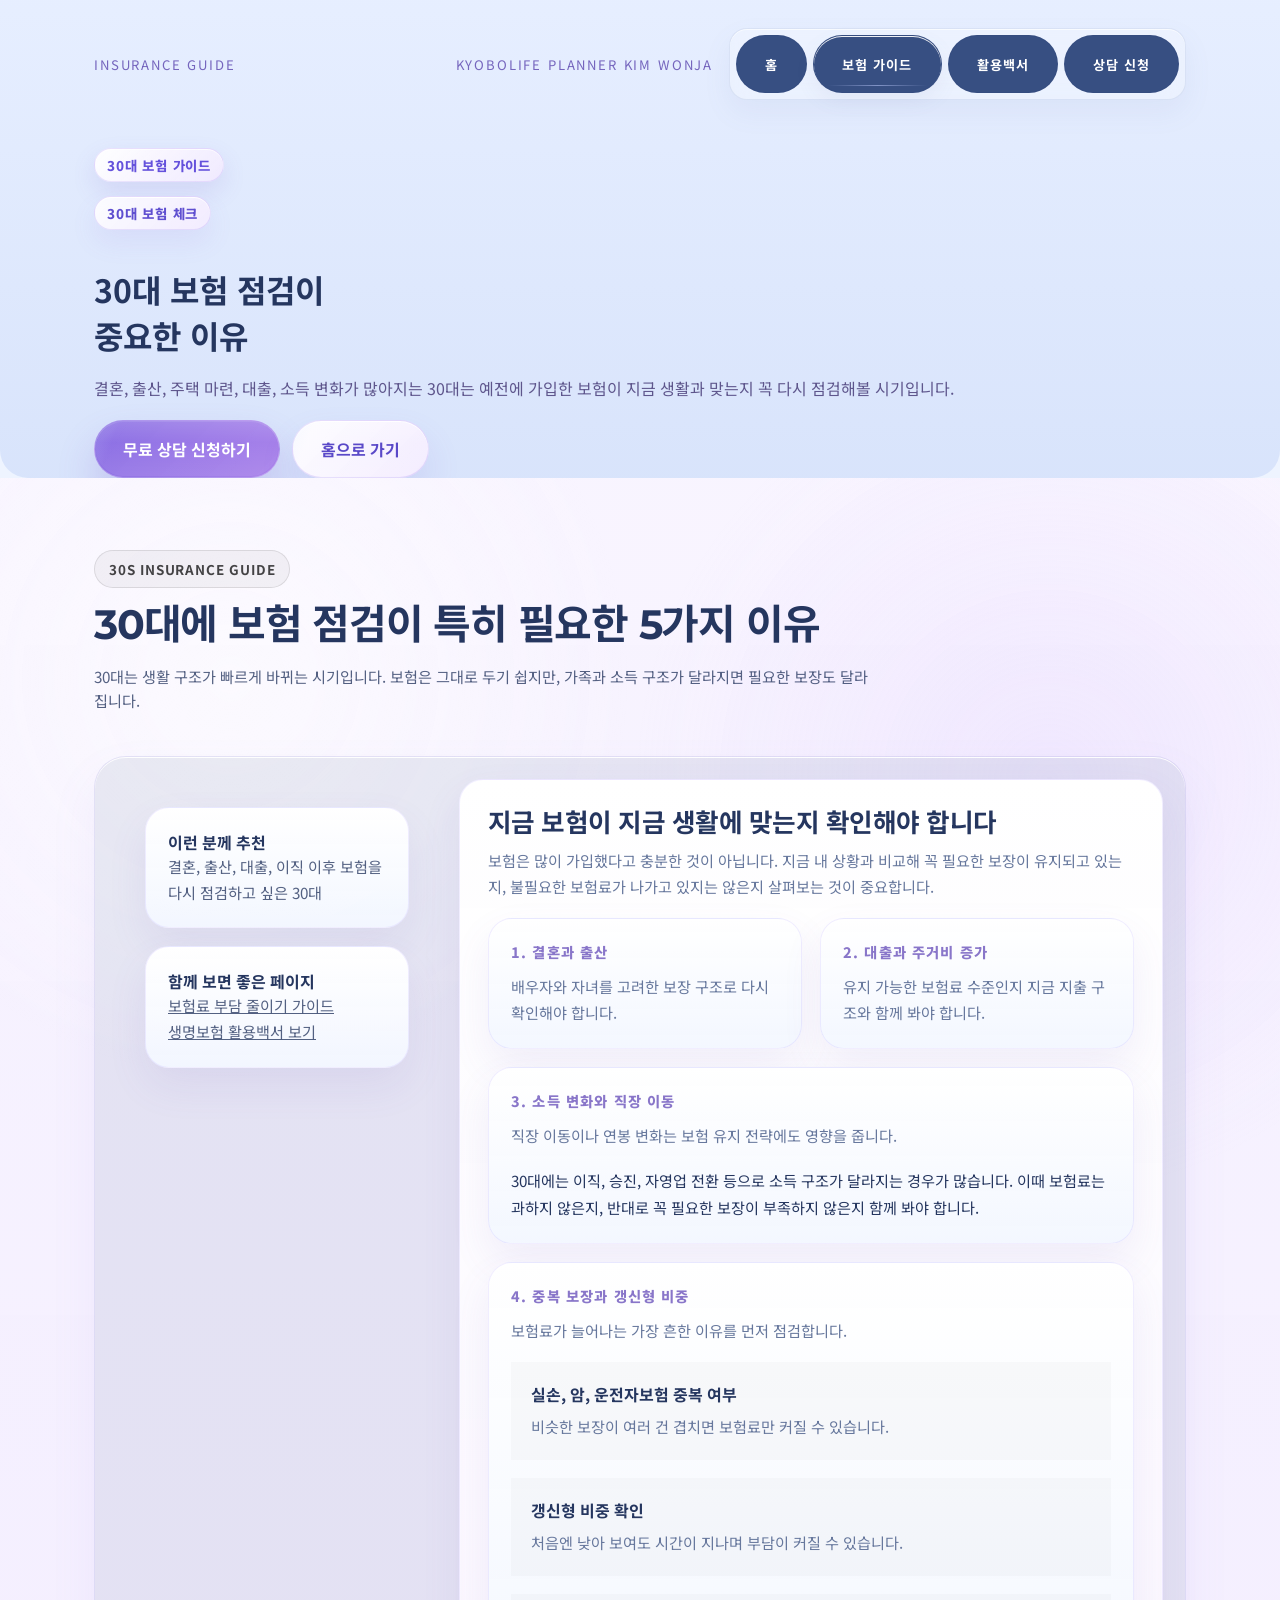
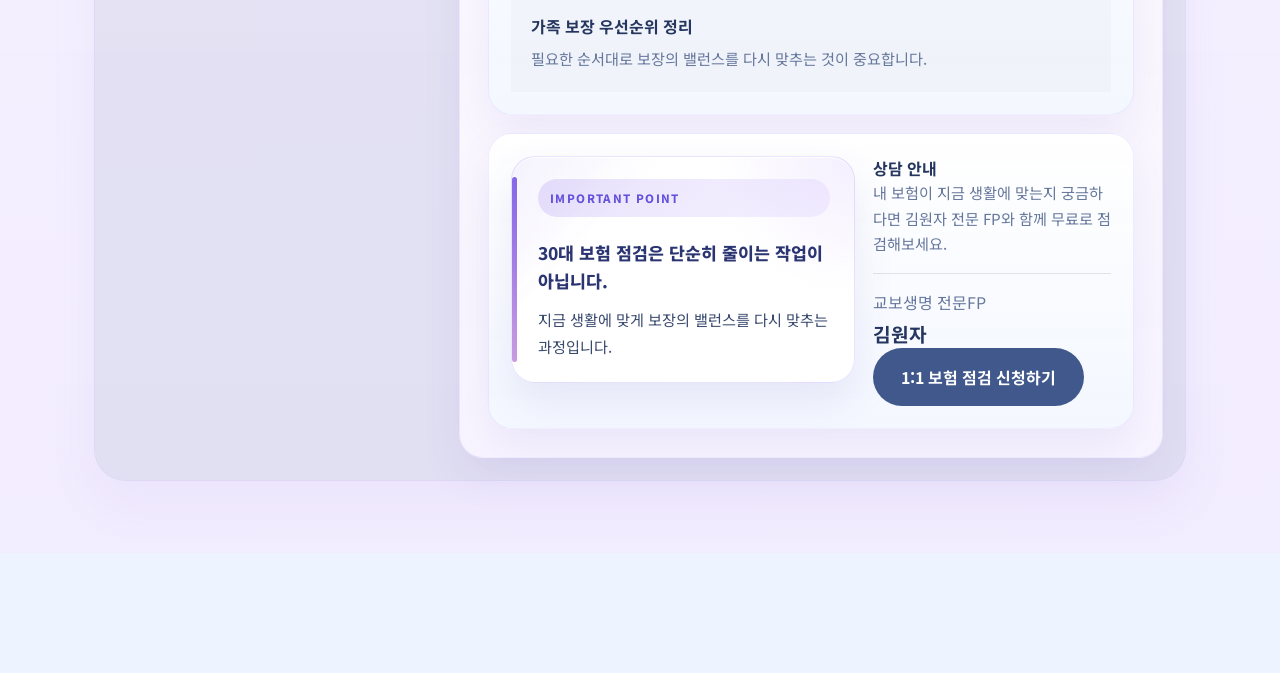
==== commit 177412b2: "Align guide detail rail layouts" ====
--- a/30s-insurance-check.html
+++ b/30s-insurance-check.html
@@ -120,7 +120,19 @@
               </p>
             </div>
 
-            <div class="whitepaper-layout topic-layout">
+            <div class="whitepaper-layout topic-layout topic-layout-reverse">
+              <aside class="whitepaper-rail topic-rail">
+                <div class="whitepaper-rail-card">
+                  <strong>이런 분께 추천</strong>
+                  <p>결혼, 출산, 대출, 이직 이후 보험을 다시 점검하고 싶은 30대</p>
+                </div>
+                <div class="whitepaper-rail-card">
+                  <strong>함께 보면 좋은 페이지</strong>
+                  <p><a href="./reduce-insurance-premium.html" target="_blank" rel="noopener noreferrer">보험료 부담 줄이기 가이드</a></p>
+                  <p><a href="./whitepaper.html">생명보험 활용백서 보기</a></p>
+                </div>
+              </aside>
+
               <article class="whitepaper-viewer">
                 <div class="whitepaper-headline">
                   <h3>지금 보험이 지금 생활에 맞는지 확인해야 합니다</h3>
@@ -196,18 +208,6 @@
                   </div>
                 </section>
               </article>
-
-              <aside class="whitepaper-rail topic-rail">
-                <div class="whitepaper-rail-card">
-                  <strong>이런 분께 추천</strong>
-                  <p>결혼, 출산, 대출, 이직 이후 보험을 다시 점검하고 싶은 30대</p>
-                </div>
-                <div class="whitepaper-rail-card">
-                  <strong>함께 보면 좋은 페이지</strong>
-                  <p><a href="./reduce-insurance-premium.html" target="_blank" rel="noopener noreferrer">보험료 부담 줄이기 가이드</a></p>
-                  <p><a href="./whitepaper.html">생명보험 활용백서 보기</a></p>
-                </div>
-              </aside>
             </div>
           </div>
         </section>
--- a/styles.css
+++ b/styles.css
@@ -1207,78 +1207,52 @@
 
 .process-split {
   position: relative;
-  display: block;
-  width: 100vw;
-  min-height: 92svh;
+  display: grid;
+  grid-template-columns: minmax(0, 1.02fr) minmax(0, 1.18fr);
+  align-items: stretch;
+  width: min(100vw - 48px, 1880px);
+  min-height: 0;
   margin-left: calc(50% - 50vw);
   margin-right: calc(50% - 50vw);
   overflow: hidden;
-  padding: 56px 0 56px;
+  padding: 0 0 84px;
+  border-radius: 36px;
+  background:
+    linear-gradient(180deg, rgba(249, 251, 255, 0.98), rgba(236, 242, 255, 0.94)),
+    rgba(255, 255, 255, 0.86);
+  box-shadow:
+    0 28px 68px rgba(62, 82, 132, 0.16),
+    inset 0 1px 0 rgba(255, 255, 255, 0.88);
 }
 
 .process-section {
-  padding-top: 0;
+  padding-top: 12px;
   padding-bottom: 0;
   background: transparent;
 }
 
 .process-column {
   position: relative;
-  left: auto;
   z-index: 2;
-  width: min(46vw, 760px);
-  display: grid;
-  gap: 0;
-  margin-left: var(--page-gutter);
+  width: auto;
+  display: grid;
+  align-content: start;
+  gap: 28px;
+  padding: 72px 0 0 clamp(40px, 5vw, 98px);
+  margin-left: 0;
 }
 
 .process-figure {
-  position: absolute;
-  inset: 0;
-  display: flex;
-  align-items: flex-end;
-  min-height: 0;
-  border-radius: 0;
+  position: relative;
+  min-height: 760px;
+  border-radius: 0 36px 36px 0;
   border: 0;
   background-image:
-    linear-gradient(
-      90deg,
-      rgba(255, 255, 255, 0.86) 0%,
-      rgba(255, 255, 255, 0.78) 28%,
-      rgba(255, 255, 255, 0.22) 56%,
-      rgba(255, 255, 255, 0.04) 100%
-    ),
+    linear-gradient(90deg, rgba(255, 255, 255, 0.08) 0%, rgba(255, 255, 255, 0.02) 100%),
     url("./consul.png");
   background-position: center center;
   background-size: cover;
   box-shadow: none;
-  z-index: 0;
-}
-
-.process-note {
-  position: absolute;
-  left: var(--page-gutter);
-  bottom: 44px;
-  z-index: 1;
-  margin: 0;
-  max-width: min(42vw, 640px);
-  padding: 22px 24px;
-  border: 1px solid rgba(255, 255, 255, 0.42);
-  border-radius: 24px;
-  background:
-    linear-gradient(180deg, rgba(255, 255, 255, 0.9), rgba(241, 246, 255, 0.84)),
-    rgba(255, 255, 255, 0.2);
-  color: rgba(37, 54, 95, 0.88);
-  line-height: 1.8;
-  box-shadow:
-    0 18px 34px rgba(76, 95, 148, 0.12),
-    inset 0 1px 0 rgba(255, 255, 255, 0.78);
-  backdrop-filter: blur(10px);
-  -webkit-backdrop-filter: blur(10px);
-}
-
-.section:nth-of-type(odd) .process-note {
-  color: rgba(37, 54, 95, 0.82);
 }
 
 .process-section .section-heading h2,
@@ -1286,30 +1260,43 @@
   color: var(--ink);
 }
 
+.process-section .section-heading {
+  display: grid;
+  gap: 12px;
+}
+
+.process-section .section-heading h2 {
+  font-size: clamp(2.4rem, 4vw, 4.2rem);
+  line-height: 0.96;
+  letter-spacing: -0.05em;
+}
+
 .process-section .section-heading p {
-  max-width: 620px;
+  max-width: 760px;
+  font-size: clamp(1rem, 1.5vw, 1.22rem);
   color: rgba(37, 54, 95, 0.82);
 }
 
 .process-section .process-grid {
-  max-width: 620px;
-  background: rgba(37, 54, 95, 0.12);
-  box-shadow: 0 20px 44px rgba(37, 54, 95, 0.12);
+  max-width: min(100%, 880px);
+  border-radius: 32px;
+  background: rgba(214, 223, 245, 0.62);
+  box-shadow: 0 22px 48px rgba(62, 82, 132, 0.12);
 }
 
 .process-card.process-card-group {
-  border-radius: 28px;
+  border-radius: 32px;
   overflow: hidden;
 }
 
 .process-section .process-step-list {
-  background: rgba(37, 54, 95, 0.1);
+  background: rgba(214, 223, 245, 0.78);
 }
 
 .process-section .process-step-item,
 .section:nth-of-type(odd) .process-section .process-step-item,
 .section:nth-of-type(even) .process-section .process-step-item {
-  background: rgba(248, 250, 255, 0.9);
+  background: rgba(230, 236, 249, 0.96);
 }
 
 .process-section .process-step-item span {
@@ -1350,6 +1337,24 @@
 
 .process-section .process-step-copy p {
   color: var(--muted);
+  font-size: 1.05rem;
+  font-weight: 700;
+}
+
+.process-cta {
+  position: absolute;
+  left: 50%;
+  bottom: 18px;
+  z-index: 3;
+  transform: translateX(-50%);
+}
+
+.process-cta .primary-button {
+  min-width: min(92vw, 560px);
+  padding: 22px 44px;
+  box-shadow:
+    0 20px 36px rgba(76, 95, 148, 0.2),
+    inset 0 1px 0 rgba(255, 255, 255, 0.18);
 }
 
 .process-mobile-heading {
@@ -2136,6 +2141,10 @@
 
 .topic-layout {
   align-items: start;
+}
+
+.topic-layout-reverse {
+  grid-template-columns: minmax(260px, 320px) minmax(0, 1fr);
 }
 
 .topic-rail {
@@ -2933,12 +2942,16 @@
   }
 
   .process-split {
+    grid-template-columns: 1fr;
     min-height: auto;
-    padding: 52px 0 0;
+    width: calc(100% + (var(--page-gutter) * 2));
+    margin-left: calc(var(--page-gutter) * -1);
+    margin-right: calc(var(--page-gutter) * -1);
+    padding: 0 0 86px;
+    border-radius: 0;
   }
 
   .process-column {
-    position: static;
     width: auto;
     margin-left: 0;
     padding: 52px var(--page-gutter) 0;
@@ -2946,24 +2959,16 @@
 
   .process-figure {
     position: relative;
-    inset: auto;
-    min-height: 62svh;
+    min-height: 58svh;
+    border-radius: 0;
     background-image:
       linear-gradient(
         180deg,
-        rgba(255, 255, 255, 0.74) 0%,
-        rgba(255, 255, 255, 0.38) 34%,
-        rgba(255, 255, 255, 0.12) 62%,
+        rgba(255, 255, 255, 0.18) 0%,
+        rgba(255, 255, 255, 0.08) 50%,
         rgba(255, 255, 255, 0.02) 100%
       ),
       url("./consul.png");
-  }
-
-  .process-note {
-    left: var(--page-gutter);
-    right: var(--page-gutter);
-    bottom: 28px;
-    max-width: 560px;
   }
 
   .advisor-figure {
@@ -3048,77 +3053,21 @@
   }
 
   .process-column {
-    padding: 164px var(--page-gutter-mobile) 0;
-  }
-
-  .process-mobile-heading {
-    display: grid;
-    gap: 10px;
-    position: absolute;
-    top: 34px;
-    left: var(--page-gutter-mobile);
-    right: var(--page-gutter-mobile);
-    z-index: 2;
-    max-width: 340px;
-  }
-
-  .process-column > .section-heading {
-    display: none;
-  }
-
-  .process-mobile-heading h2,
-  .process-mobile-heading p {
-    margin: 0;
-  }
-
-  .process-mobile-heading h2 {
-    font-size: clamp(1.9rem, 8vw, 2.45rem);
-    line-height: 1.04;
-    letter-spacing: -0.05em;
-    background: linear-gradient(
-      135deg,
-      rgba(255, 255, 255, 0.99) 0%,
-      rgba(247, 241, 255, 0.98) 30%,
-      rgba(213, 197, 255, 0.98) 62%,
-      rgba(255, 255, 255, 0.99) 100%
-    );
-    -webkit-background-clip: text;
-    background-clip: text;
-    -webkit-text-fill-color: transparent;
-    text-shadow: 0 10px 26px rgba(117, 102, 223, 0.18);
-  }
-
-  .process-mobile-heading p {
-    font-size: 0.98rem;
-    line-height: 1.5;
-    color: rgba(255, 255, 255, 0.92);
-    max-width: 280px;
-    text-shadow: 0 4px 16px rgba(87, 75, 187, 0.2);
+    padding: 34px var(--page-gutter-mobile) 0;
+    gap: 22px;
   }
 
   .process-figure {
     position: relative;
-    inset: auto;
-    min-height: 76svh;
+    min-height: 42svh;
     background-image:
       linear-gradient(
         180deg,
-        rgba(255, 255, 255, 0.9) 0%,
-        rgba(255, 255, 255, 0.56) 34%,
-        rgba(255, 255, 255, 0.18) 60%,
-        rgba(255, 255, 255, 0.04) 100%
+        rgba(255, 255, 255, 0.18) 0%,
+        rgba(255, 255, 255, 0.08) 50%,
+        rgba(255, 255, 255, 0.02) 100%
       ),
       url("./consul.png");
-  }
-
-  .process-note {
-    left: var(--page-gutter-mobile);
-    right: var(--page-gutter-mobile);
-    bottom: 18px;
-    max-width: none;
-    padding: 18px 18px;
-    border-radius: 20px;
-    line-height: 1.7;
   }
 
   .advisor-figure {
@@ -3259,4 +3208,17 @@
     height: 40px;
     font-size: 0.95rem;
   }
-}
+
+  .process-cta {
+    left: var(--page-gutter-mobile);
+    right: var(--page-gutter-mobile);
+    bottom: 18px;
+    transform: none;
+  }
+
+  .process-cta .primary-button {
+    width: 100%;
+    min-width: 0;
+    padding: 18px 22px;
+  }
+}
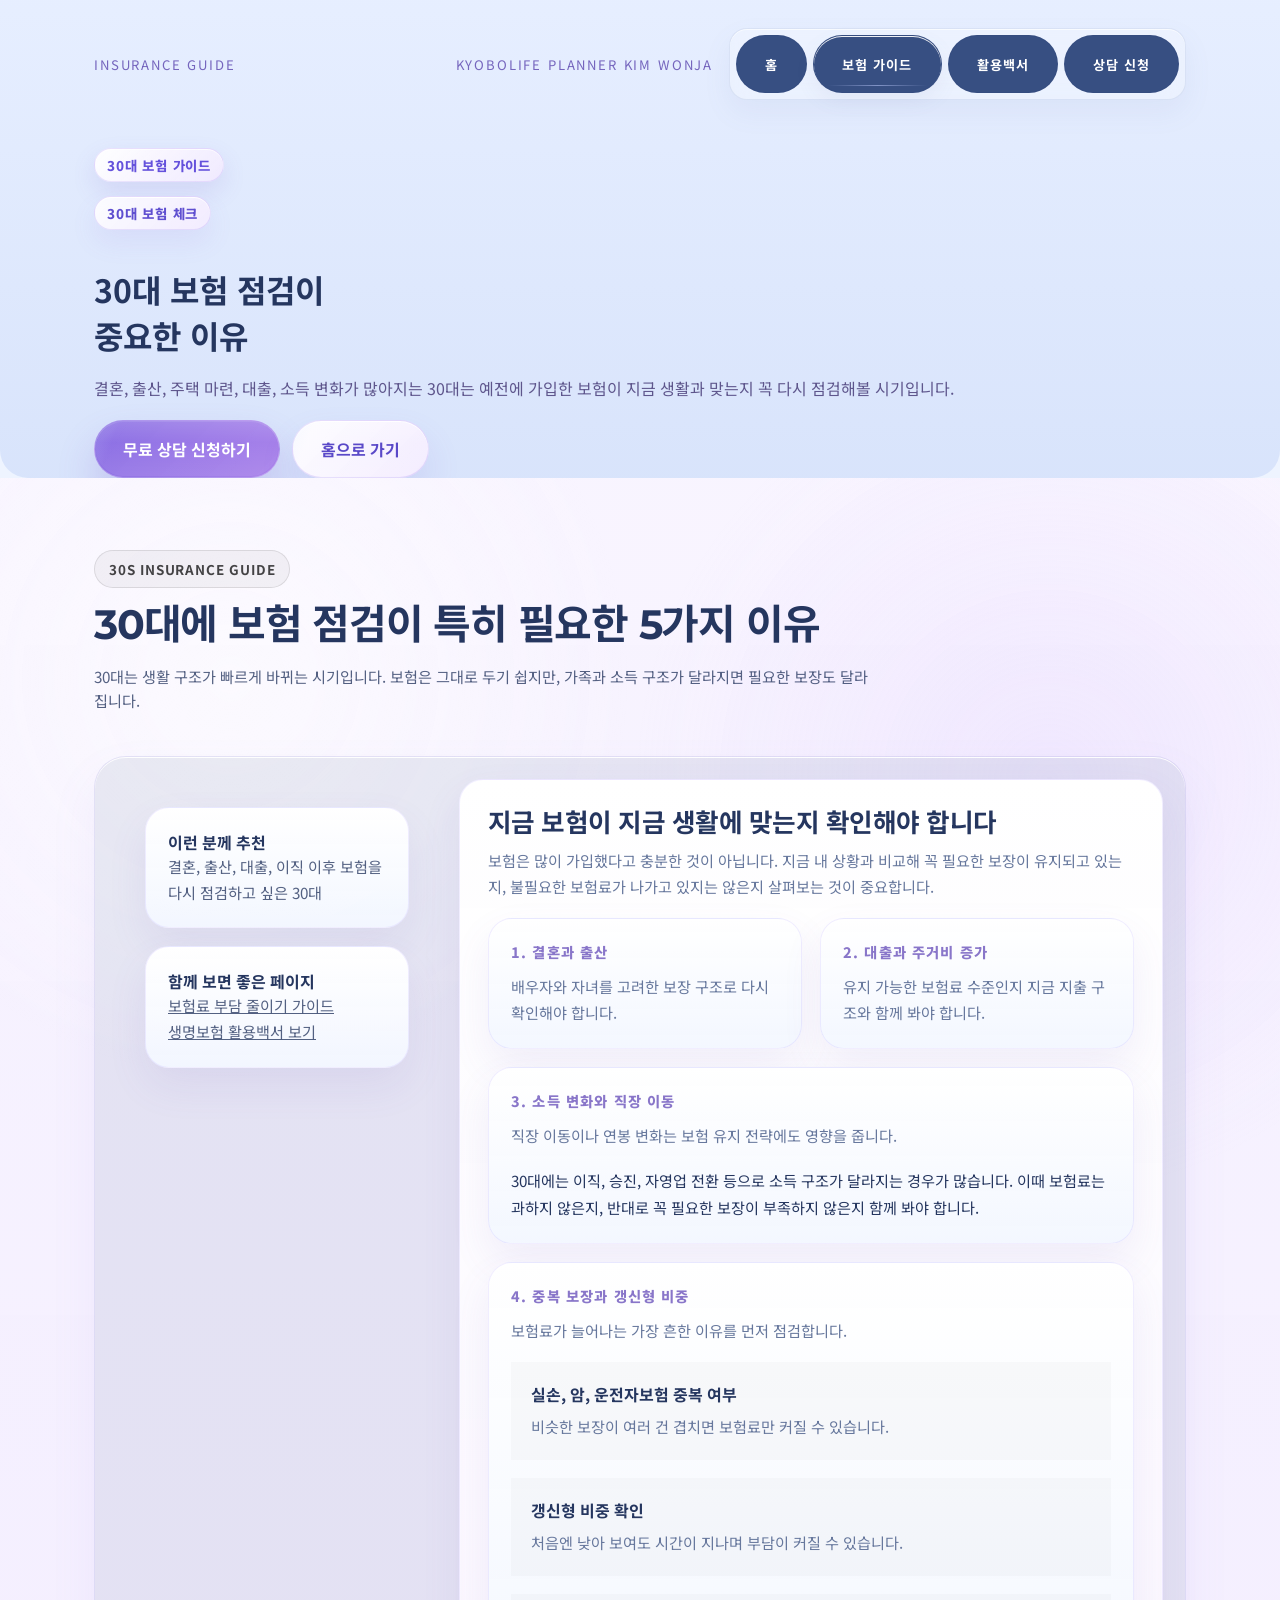
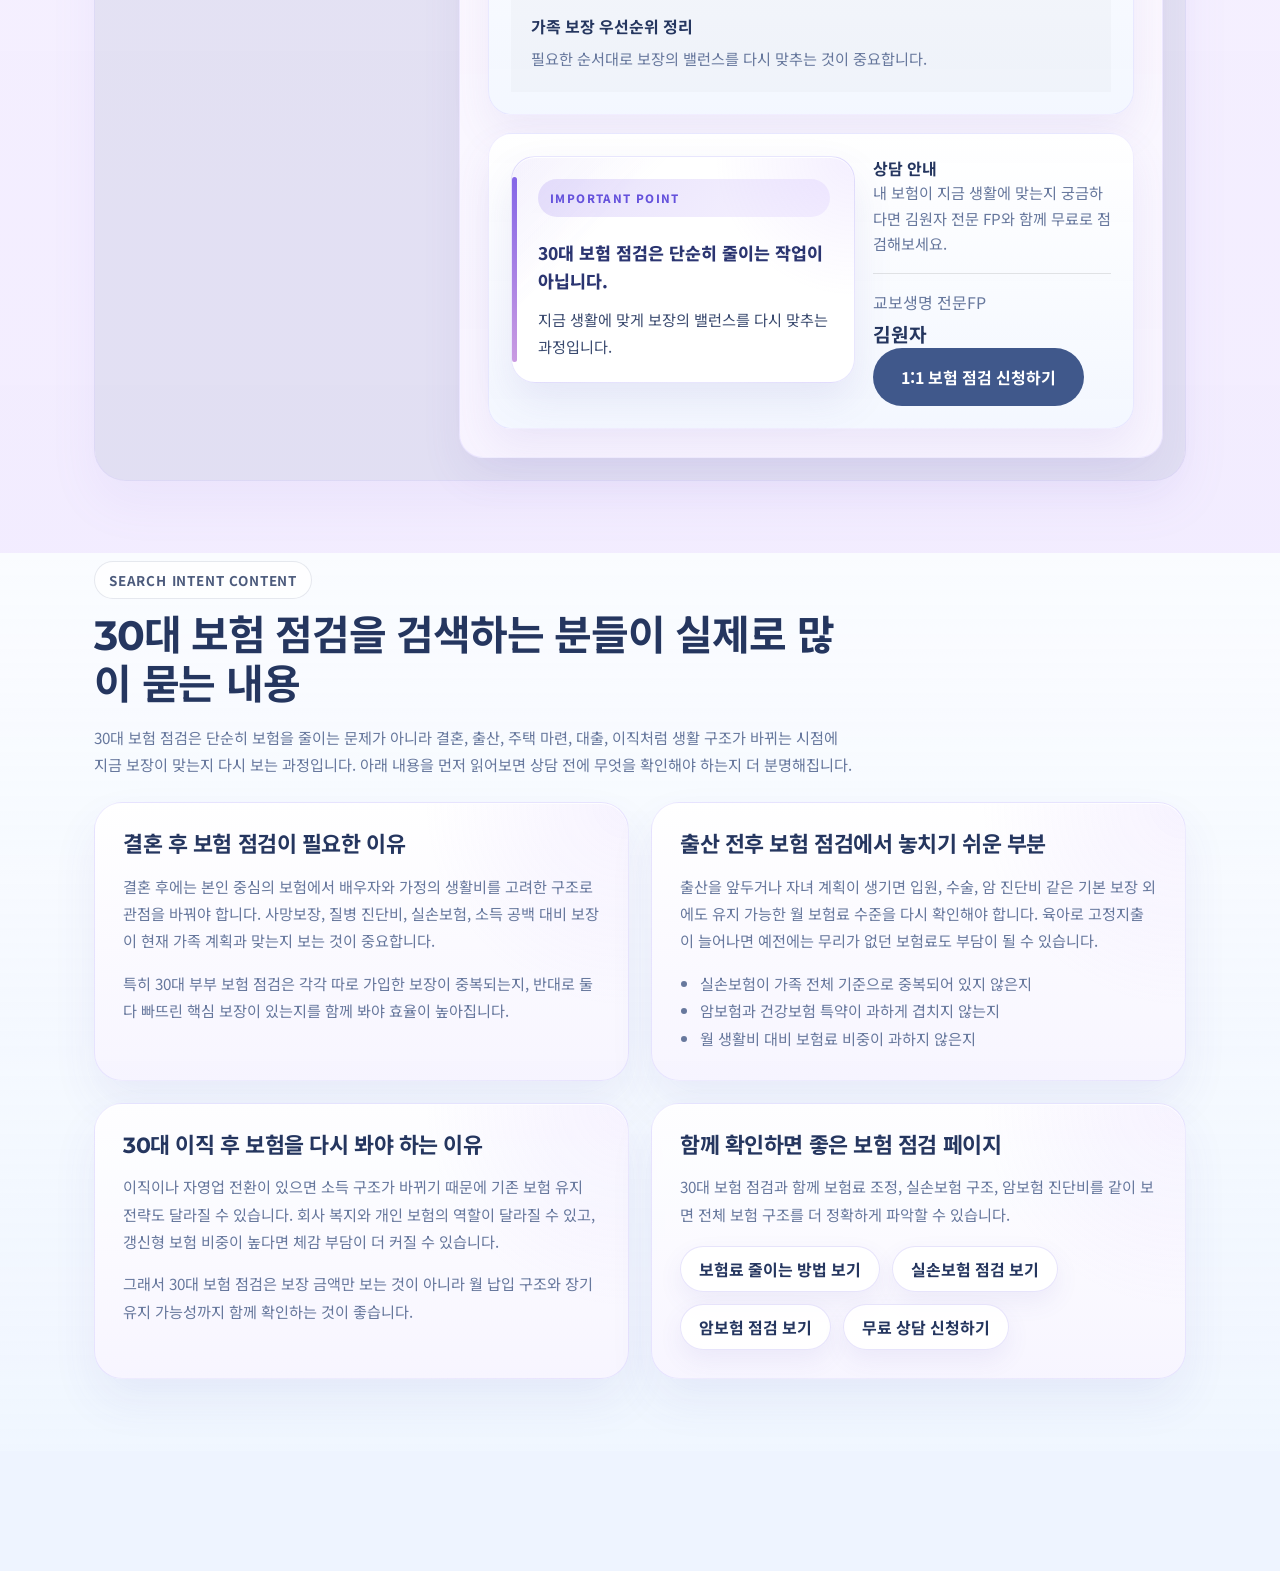
==== commit 4ff1fd8c: "Add SEO content to insurance guides" ====
--- a/30s-insurance-check.html
+++ b/30s-insurance-check.html
@@ -52,7 +52,7 @@
             "headline": "30대 보험 점검",
             "description": "결혼, 출산, 대출, 소득 변화가 많은 30대라면 지금 보험 점검이 필요합니다.",
             "datePublished": "2026-07-26",
-            "dateModified": "2026-07-26",
+            "dateModified": "2026-08-18",
             "inLanguage": "ko",
             "mainEntityOfPage": "https://kimwonja.com/30s-insurance-check.html",
             "image": ["https://kimwonja.com/family.png"],
@@ -211,6 +211,77 @@
             </div>
           </div>
         </section>
+
+        <section class="section seo-support-section">
+          <div class="whitepaper-shell seo-support-shell">
+            <div class="seo-support-intro">
+              <span class="section-kicker">Search Intent Content</span>
+              <h2>30대 보험 점검을 검색하는 분들이 실제로 많이 묻는 내용</h2>
+              <p>
+                30대 보험 점검은 단순히 보험을 줄이는 문제가 아니라 결혼, 출산, 주택 마련,
+                대출, 이직처럼 생활 구조가 바뀌는 시점에 지금 보장이 맞는지 다시 보는
+                과정입니다. 아래 내용을 먼저 읽어보면 상담 전에 무엇을 확인해야 하는지 더
+                분명해집니다.
+              </p>
+            </div>
+
+            <div class="seo-support-grid">
+              <article class="seo-support-card">
+                <h3>결혼 후 보험 점검이 필요한 이유</h3>
+                <p>
+                  결혼 후에는 본인 중심의 보험에서 배우자와 가정의 생활비를 고려한 구조로
+                  관점을 바꿔야 합니다. 사망보장, 질병 진단비, 실손보험, 소득 공백 대비 보장이
+                  현재 가족 계획과 맞는지 보는 것이 중요합니다.
+                </p>
+                <p>
+                  특히 30대 부부 보험 점검은 각각 따로 가입한 보장이 중복되는지, 반대로 둘 다
+                  빠뜨린 핵심 보장이 있는지를 함께 봐야 효율이 높아집니다.
+                </p>
+              </article>
+
+              <article class="seo-support-card">
+                <h3>출산 전후 보험 점검에서 놓치기 쉬운 부분</h3>
+                <p>
+                  출산을 앞두거나 자녀 계획이 생기면 입원, 수술, 암 진단비 같은 기본 보장 외에도
+                  유지 가능한 월 보험료 수준을 다시 확인해야 합니다. 육아로 고정지출이 늘어나면
+                  예전에는 무리가 없던 보험료도 부담이 될 수 있습니다.
+                </p>
+                <ul>
+                  <li>실손보험이 가족 전체 기준으로 중복되어 있지 않은지</li>
+                  <li>암보험과 건강보험 특약이 과하게 겹치지 않는지</li>
+                  <li>월 생활비 대비 보험료 비중이 과하지 않은지</li>
+                </ul>
+              </article>
+
+              <article class="seo-support-card">
+                <h3>30대 이직 후 보험을 다시 봐야 하는 이유</h3>
+                <p>
+                  이직이나 자영업 전환이 있으면 소득 구조가 바뀌기 때문에 기존 보험 유지 전략도
+                  달라질 수 있습니다. 회사 복지와 개인 보험의 역할이 달라질 수 있고, 갱신형 보험
+                  비중이 높다면 체감 부담이 더 커질 수 있습니다.
+                </p>
+                <p>
+                  그래서 30대 보험 점검은 보장 금액만 보는 것이 아니라 월 납입 구조와 장기 유지
+                  가능성까지 함께 확인하는 것이 좋습니다.
+                </p>
+              </article>
+
+              <article class="seo-support-card">
+                <h3>함께 확인하면 좋은 보험 점검 페이지</h3>
+                <p>
+                  30대 보험 점검과 함께 보험료 조정, 실손보험 구조, 암보험 진단비를 같이 보면
+                  전체 보험 구조를 더 정확하게 파악할 수 있습니다.
+                </p>
+                <div class="seo-support-links">
+                  <a href="./reduce-insurance-premium.html">보험료 줄이는 방법 보기</a>
+                  <a href="./silson-insurance-check.html">실손보험 점검 보기</a>
+                  <a href="./cancer-insurance-check.html">암보험 점검 보기</a>
+                  <a href="./index.html#lead-form">무료 상담 신청하기</a>
+                </div>
+              </article>
+            </div>
+          </div>
+        </section>
       </main>
     </div>
   </body>
--- a/styles.css
+++ b/styles.css
@@ -2510,6 +2510,99 @@
   font-size: 1.2rem;
 }
 
+.seo-support-section {
+  padding-top: 8px;
+}
+
+.seo-support-shell {
+  display: grid;
+  gap: 24px;
+}
+
+.seo-support-intro {
+  max-width: 760px;
+}
+
+.seo-support-intro h2 {
+  margin-bottom: 14px;
+}
+
+.seo-support-intro p {
+  margin: 0;
+  color: var(--muted);
+  line-height: 1.8;
+}
+
+.seo-support-grid {
+  display: grid;
+  grid-template-columns: repeat(2, minmax(0, 1fr));
+  gap: 22px;
+}
+
+.seo-support-card {
+  padding: 28px;
+  border-radius: 28px;
+  border: 1px solid rgba(141, 132, 248, 0.16);
+  background:
+    radial-gradient(circle at top right, rgba(187, 156, 255, 0.12), transparent 34%),
+    linear-gradient(180deg, rgba(255, 255, 255, 0.98), rgba(247, 245, 255, 0.98));
+  box-shadow:
+    0 22px 45px rgba(81, 73, 173, 0.08),
+    inset 0 1px 0 rgba(255, 255, 255, 0.92);
+}
+
+.seo-support-card h3 {
+  margin-bottom: 12px;
+  font-size: 1.36rem;
+}
+
+.seo-support-card p,
+.seo-support-card li {
+  color: var(--muted);
+  line-height: 1.8;
+}
+
+.seo-support-card p:last-child,
+.seo-support-card ul:last-child {
+  margin-bottom: 0;
+}
+
+.seo-support-card ul {
+  margin: 14px 0 0;
+  padding-left: 20px;
+}
+
+.seo-support-links {
+  display: flex;
+  flex-wrap: wrap;
+  gap: 12px;
+  margin-top: 18px;
+}
+
+.seo-support-links a {
+  display: inline-flex;
+  align-items: center;
+  min-height: 44px;
+  padding: 10px 18px;
+  border-radius: 999px;
+  border: 1px solid rgba(122, 107, 231, 0.18);
+  background: rgba(255, 255, 255, 0.9);
+  color: var(--primary);
+  font-weight: 700;
+  text-decoration: none;
+  box-shadow: 0 10px 24px rgba(91, 82, 181, 0.08);
+}
+
+.seo-support-links a:hover {
+  transform: translateY(-1px);
+  box-shadow: 0 14px 28px rgba(91, 82, 181, 0.12);
+}
+
+.seo-support-links a:focus-visible {
+  outline: 2px solid rgba(118, 101, 241, 0.8);
+  outline-offset: 3px;
+}
+
 .lead-layout {
   display: grid;
   grid-template-columns: 1.1fr 0.9fr;
@@ -2937,6 +3030,14 @@
     grid-template-columns: 1fr;
   }
 
+  .seo-support-grid {
+    grid-template-columns: 1fr;
+  }
+
+  .seo-support-card {
+    padding: 24px;
+  }
+
   .topic-guide-section .guide-archive-layout {
     grid-template-columns: minmax(220px, 260px) minmax(0, 1fr);
   }
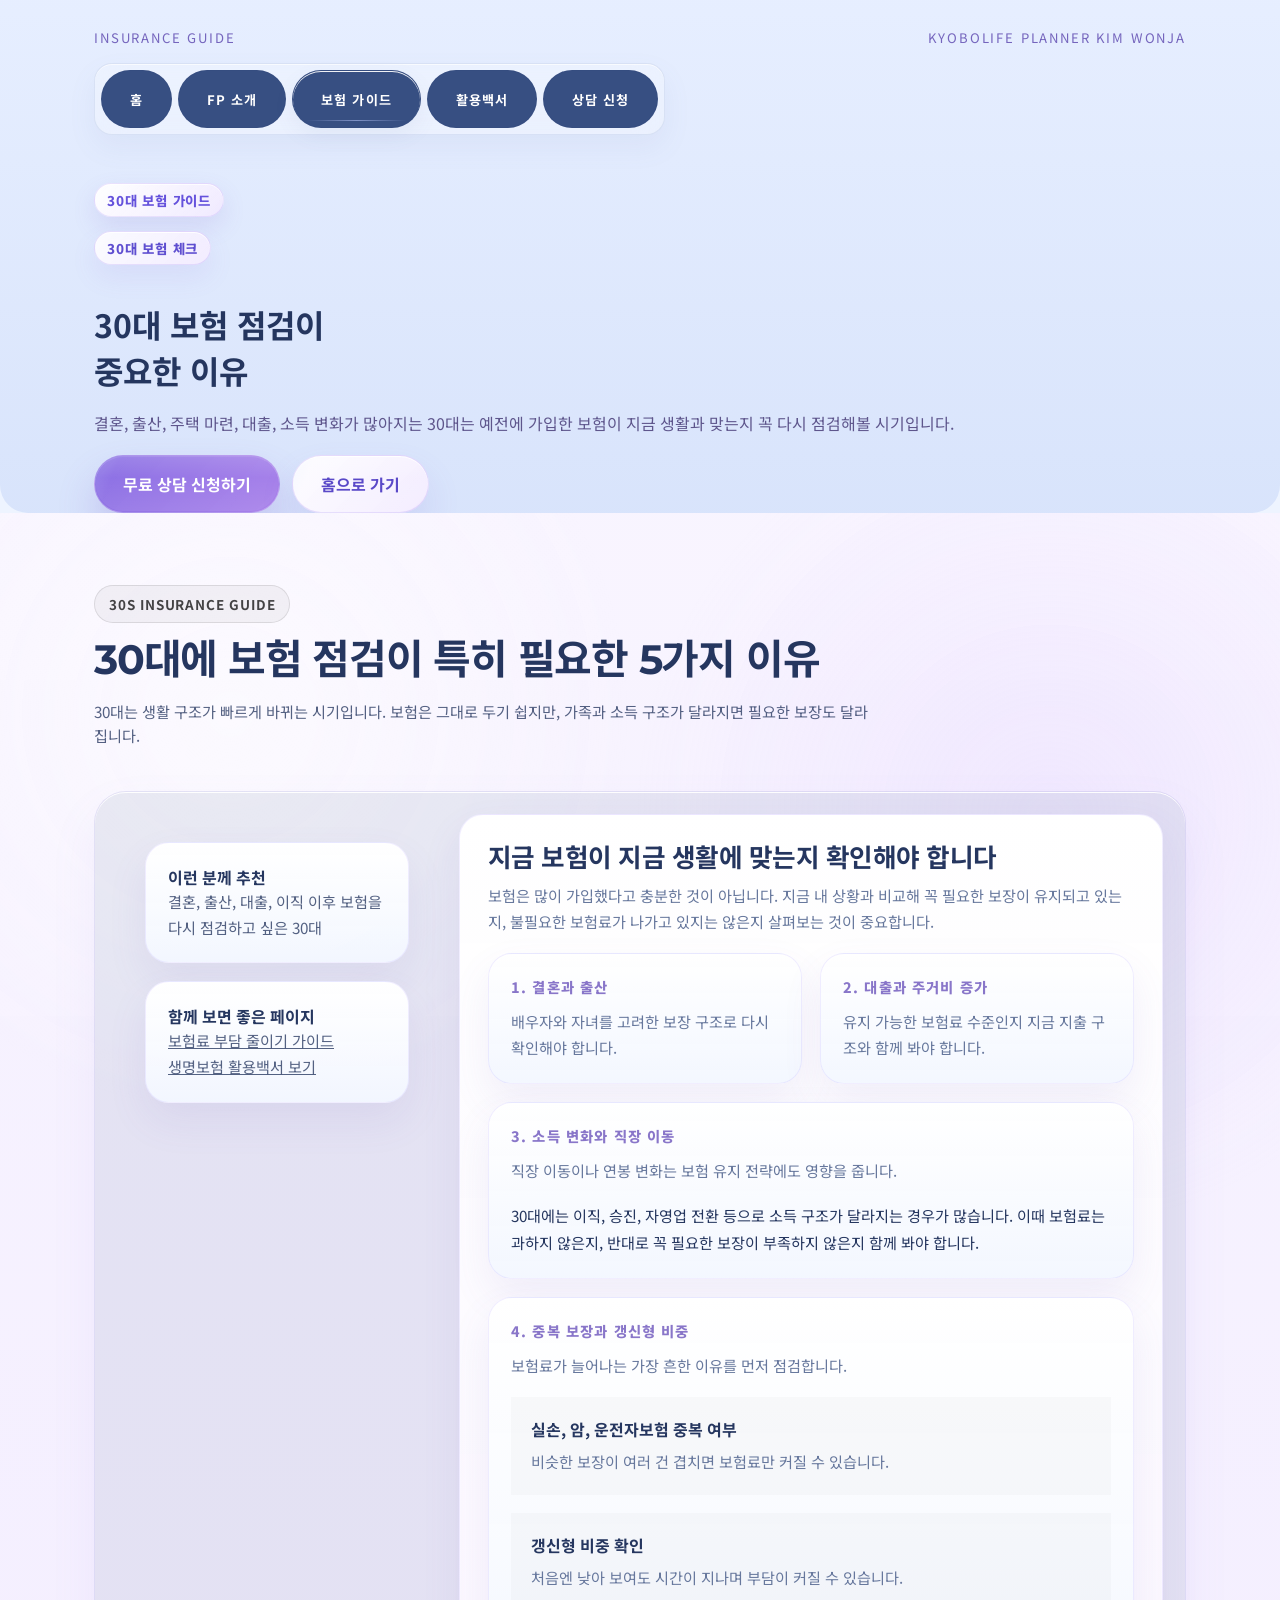
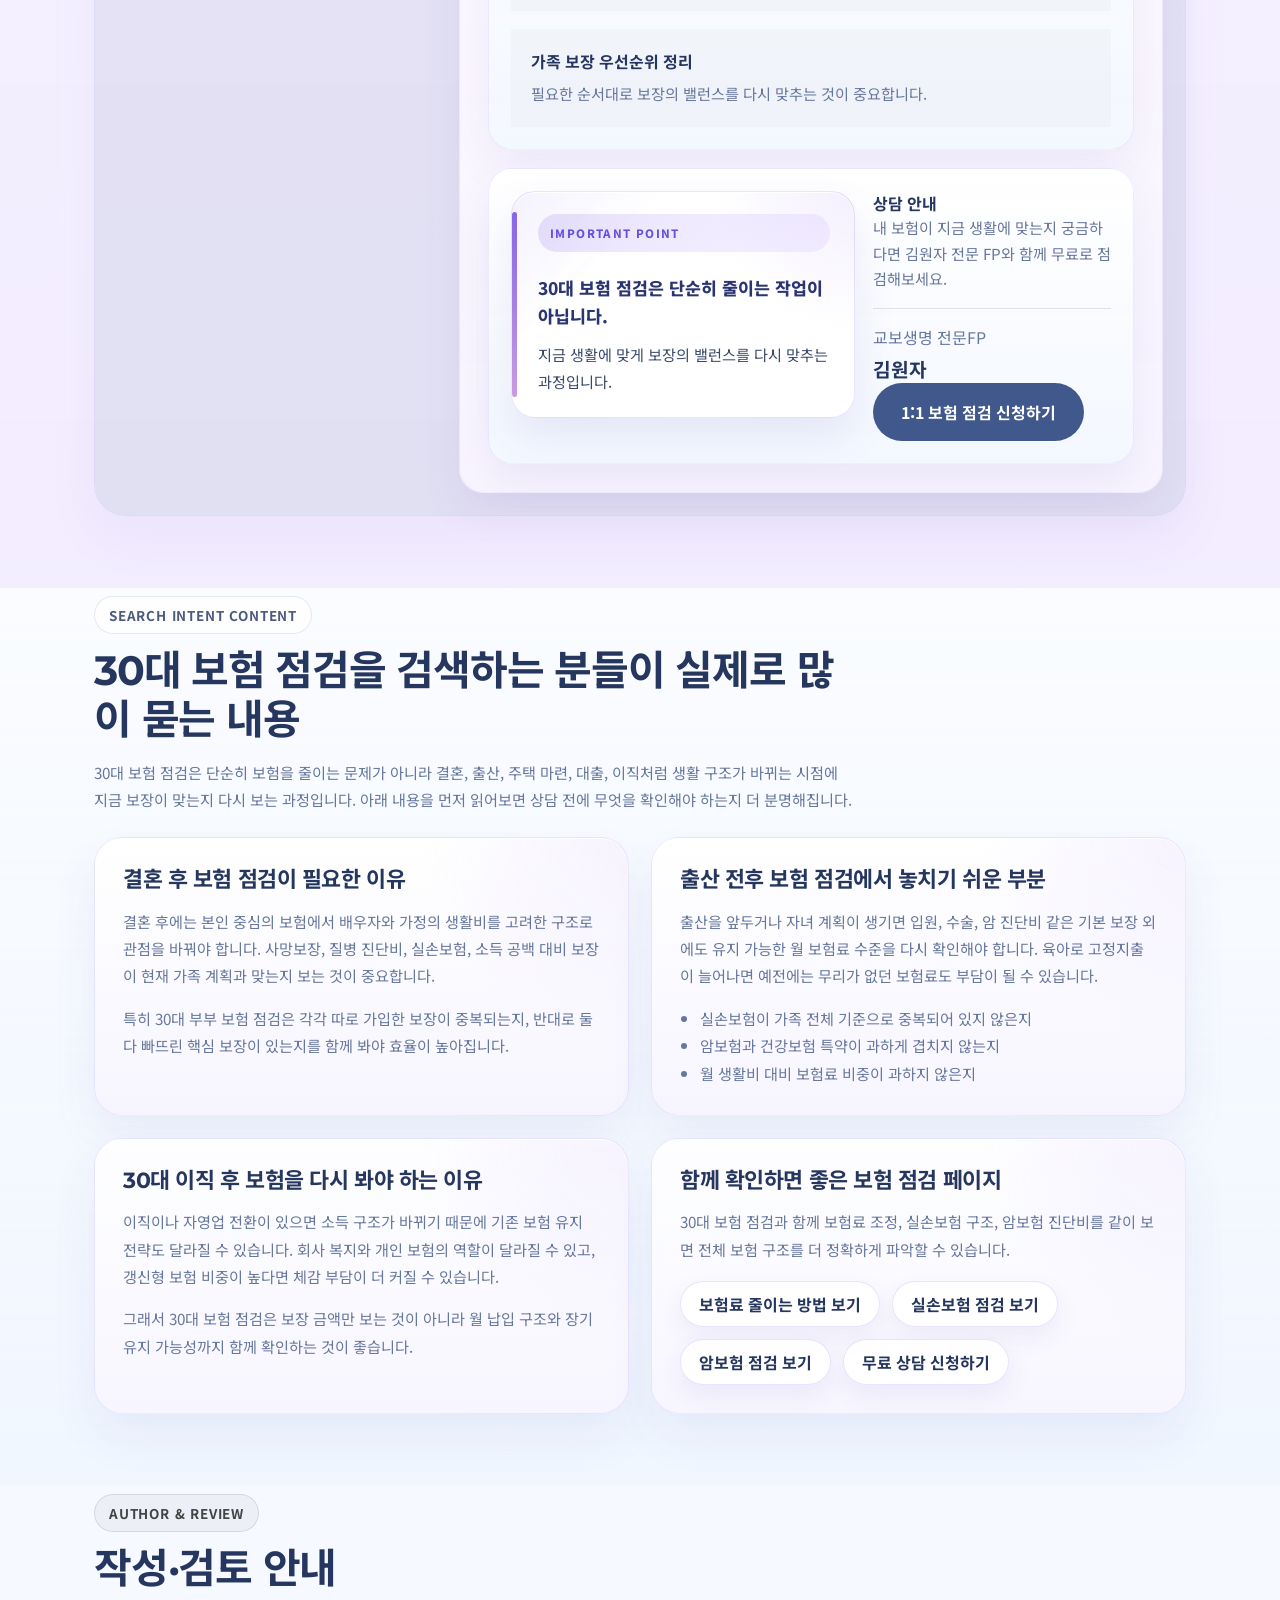
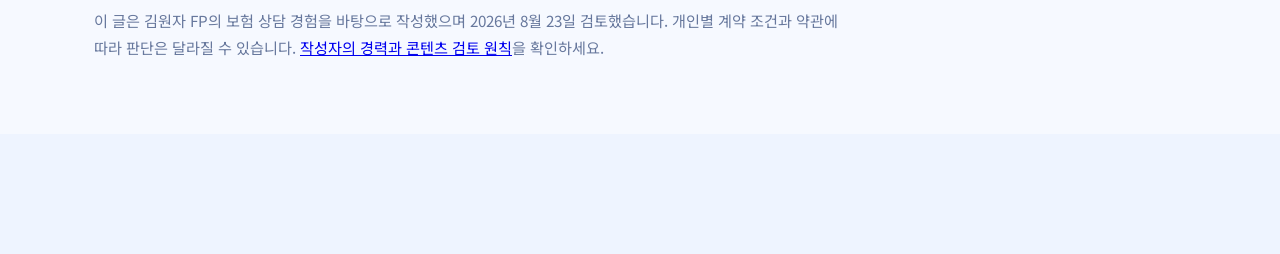
==== commit a4fbe232: "Improve author trust and sitemap SEO" ====
--- a/30s-insurance-check.html
+++ b/30s-insurance-check.html
@@ -52,14 +52,15 @@
             "headline": "30대 보험 점검",
             "description": "결혼, 출산, 대출, 소득 변화가 많은 30대라면 지금 보험 점검이 필요합니다.",
             "datePublished": "2026-07-26",
-            "dateModified": "2026-08-18",
+            "dateModified": "2026-08-23",
             "inLanguage": "ko",
             "mainEntityOfPage": "https://kimwonja.com/30s-insurance-check.html",
             "image": ["https://kimwonja.com/family.png"],
             "author": {
               "@type": "Person",
               "name": "김원자",
-              "jobTitle": "Financial Planner"
+              "jobTitle": "Financial Planner",
+              "url": "https://kimwonja.com/advisor.html"
             },
             "publisher": {
               "@type": "Organization",
@@ -87,6 +88,7 @@
           </div>
           <div class="hero-masthead-actions">
             <a class="secondary-button button-link hero-masthead-link" href="./index.html">홈</a>
+            <a class="secondary-button button-link hero-masthead-link" href="./advisor.html">FP 소개</a>
             <a class="secondary-button button-link hero-masthead-link hero-masthead-current" href="./guide-archive.html">보험 가이드</a>
             <a class="secondary-button button-link hero-masthead-link" href="./whitepaper.html">활용백서</a>
             <a class="secondary-button button-link hero-masthead-link" href="./index.html#lead-form">상담 신청</a>
@@ -282,6 +284,11 @@
             </div>
           </div>
         </section>
+        <section class="section seo-support-section">
+          <div class="whitepaper-shell seo-support-shell">
+            <div class="seo-support-intro"><span class="section-kicker">Author & Review</span><h2>작성·검토 안내</h2><p>이 글은 김원자 FP의 보험 상담 경험을 바탕으로 작성했으며 2026년 8월 23일 검토했습니다. 개인별 계약 조건과 약관에 따라 판단은 달라질 수 있습니다. <a href="./advisor.html">작성자의 경력과 콘텐츠 검토 원칙</a>을 확인하세요.</p></div>
+          </div>
+        </section>
       </main>
     </div>
   </body>
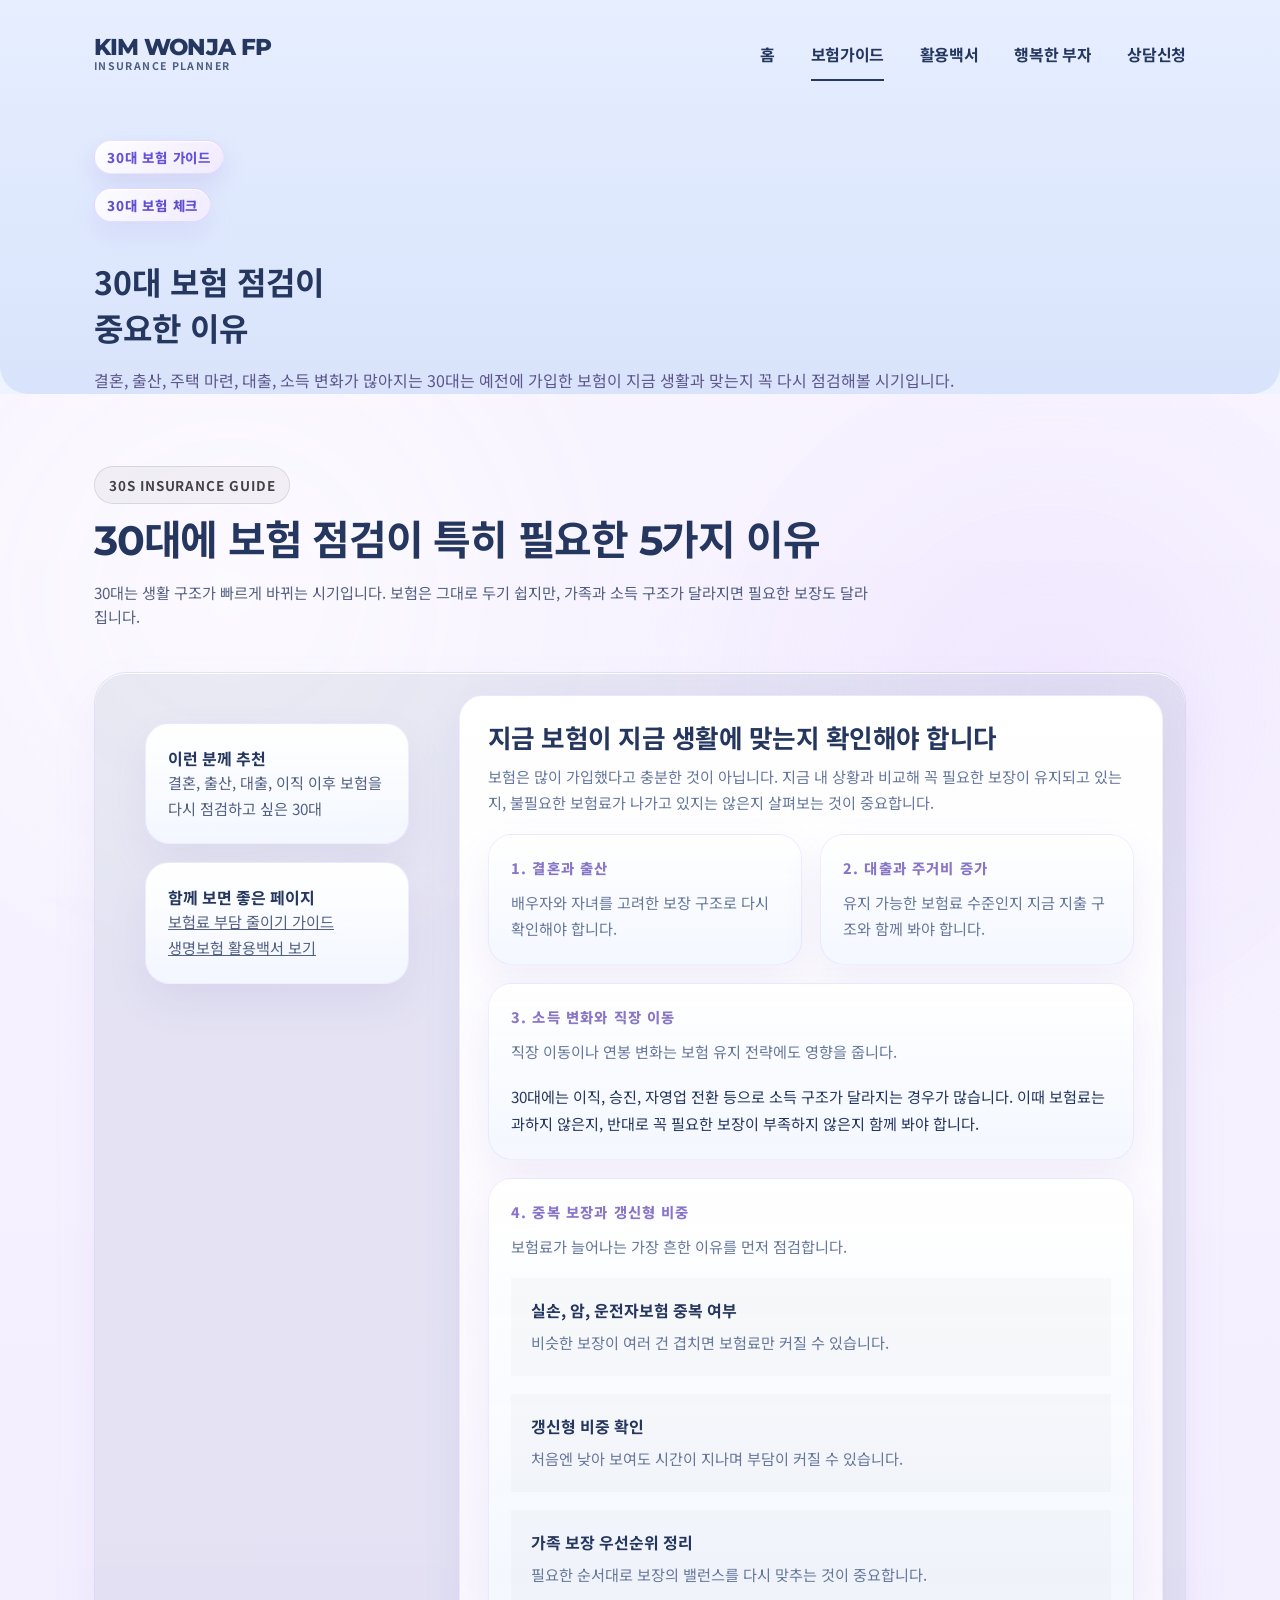
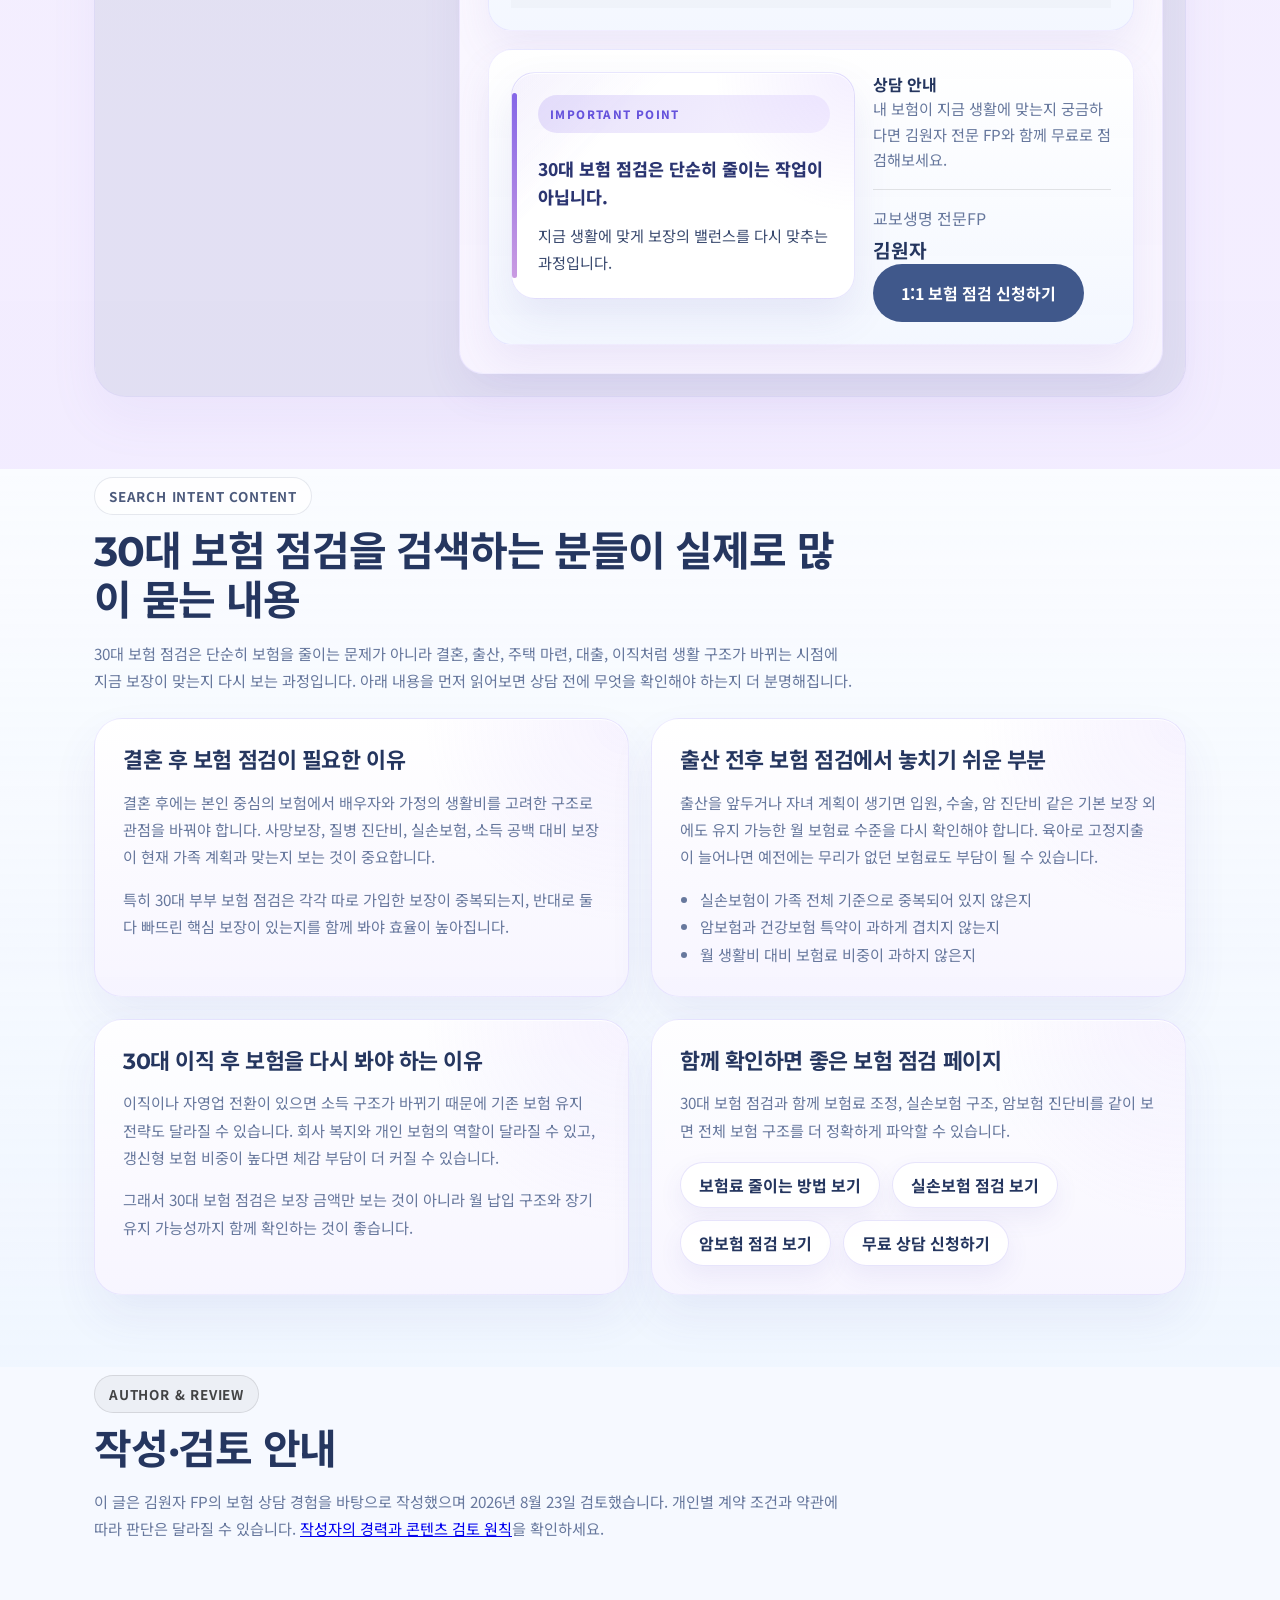
==== commit 3acc7fdc: "Refresh site navigation and guide layouts" ====
--- a/30s-insurance-check.html
+++ b/30s-insurance-check.html
@@ -76,23 +76,21 @@
       href="https://fonts.googleapis.com/css2?family=Montserrat:wght@500;700;800&family=Noto+Sans+KR:wght@400;500;700;800&display=swap"
       rel="stylesheet"
     />
-    <link rel="stylesheet" href="./styles.css?v=20260815-3" />
+    <link rel="stylesheet" href="./styles.css?v=20260908-4" />
   </head>
   <body>
     <div class="page-shell">
       <header class="whitepaper-page-hero topic-page-hero">
         <div class="hero-masthead">
-          <div class="hero-masthead-copy">
-            <span>INSURANCE GUIDE</span>
-            <span>KYOBOLIFE PLANNER KIM WONJA</span>
-          </div>
-          <div class="hero-masthead-actions">
+          <a class="hero-masthead-copy" href="./index.html" aria-label="김원자 FP 홈"><strong>KIM WONJA FP</strong><span>INSURANCE PLANNER</span></a>
+          <button class="hero-menu-toggle" type="button" aria-label="메뉴 열기" aria-expanded="false"><span></span><span></span><span></span></button>
+          <nav class="hero-masthead-actions" aria-label="주요 메뉴">
             <a class="secondary-button button-link hero-masthead-link" href="./index.html">홈</a>
-            <a class="secondary-button button-link hero-masthead-link" href="./advisor.html">FP 소개</a>
-            <a class="secondary-button button-link hero-masthead-link hero-masthead-current" href="./guide-archive.html">보험 가이드</a>
+            <a class="secondary-button button-link hero-masthead-link hero-masthead-current" href="./guide-archive.html">보험가이드</a>
             <a class="secondary-button button-link hero-masthead-link" href="./whitepaper.html">활용백서</a>
-            <a class="secondary-button button-link hero-masthead-link" href="./index.html#lead-form">상담 신청</a>
-          </div>
+            <a class="secondary-button button-link hero-masthead-link" href="./index.html#happy-rich">행복한 부자</a>
+            <a class="secondary-button button-link hero-masthead-link" href="./index.html#lead-form">상담신청</a>
+          </nav>
         </div>
 
         <div class="whitepaper-page-copy">
@@ -103,10 +101,6 @@
             결혼, 출산, 주택 마련, 대출, 소득 변화가 많아지는 30대는 예전에 가입한 보험이
             지금 생활과 맞는지 꼭 다시 점검해볼 시기입니다.
           </p>
-          <div class="hero-actions">
-            <a class="primary-button button-link" href="./index.html#lead-form">무료 상담 신청하기</a>
-            <a class="secondary-button button-link" href="./index.html">홈으로 가기</a>
-          </div>
         </div>
       </header>
 
@@ -291,5 +285,6 @@
         </section>
       </main>
     </div>
+    <script src="./header.js?v=20260908-1"></script>
   </body>
 </html>
--- a/styles.css
+++ b/styles.css
@@ -80,7 +80,7 @@
 .hero {
   position: relative;
   min-height: 100svh;
-  padding: 28px var(--page-gutter) 48px;
+  padding: 0 var(--page-gutter) 48px;
   background:
     radial-gradient(circle at 16% 14%, rgba(255, 255, 255, 0.7), transparent 24%),
     radial-gradient(circle at 84% 18%, rgba(246, 199, 135, 0.28), transparent 22%),
@@ -99,57 +99,82 @@
 }
 
 .hero-masthead {
-  position: relative;
-  z-index: 2;
+  position: absolute;
+  top: 0;
+  left: 0;
+  right: 0;
+  z-index: 10;
   display: flex;
   justify-content: space-between;
   align-items: center;
-  flex-wrap: wrap;
-  gap: 16px;
-  margin-bottom: 24px;
-  font-size: 0.82rem;
-  letter-spacing: 0.14em;
-  text-transform: uppercase;
-  color: rgba(37, 54, 95, 0.72);
+  gap: clamp(28px, 5vw, 80px);
+  min-height: 108px;
+  margin: 0;
+  padding: 0 var(--page-gutter);
+  border: 0;
+  background: transparent;
+  color: #ffffff;
 }
 
 .hero-masthead-copy {
-  display: flex;
-  justify-content: space-between;
+  display: grid;
   align-items: center;
-  flex: 1 1 560px;
-  gap: 16px;
-  min-width: 0;
+  gap: 2px;
+  flex: 0 0 auto;
+  color: #ffffff;
+  text-decoration: none;
+  line-height: 1;
+}
+
+.hero-masthead-copy strong {
+  font-family: "Montserrat", "Noto Sans KR", sans-serif;
+  font-size: clamp(1.18rem, 1.8vw, 1.65rem);
+  font-weight: 800;
+  letter-spacing: -0.04em;
+}
+
+.hero-masthead-copy span {
+  font-size: 0.66rem;
+  font-weight: 700;
+  letter-spacing: 0.13em;
+  opacity: 0.78;
+}
+
+.hero > .hero-masthead .hero-masthead-copy strong {
+  -webkit-text-stroke: 0.35px rgba(22, 31, 56, 0.38);
+  text-shadow:
+    0 1px 2px rgba(18, 25, 46, 0.72),
+    0 3px 10px rgba(18, 25, 46, 0.56),
+    0 8px 24px rgba(18, 25, 46, 0.38);
+}
+
+.hero > .hero-masthead .hero-masthead-copy span {
+  opacity: 1;
+  text-shadow:
+    0 1px 2px rgba(18, 25, 46, 0.86),
+    0 3px 8px rgba(18, 25, 46, 0.72);
 }
 
 .hero-masthead-actions {
   display: flex;
-  flex-wrap: wrap;
-  gap: 6px;
+  justify-content: flex-end;
+  gap: clamp(12px, 2.8vw, 44px);
   align-items: center;
-  padding: 6px;
-  border: 1px solid rgba(129, 150, 201, 0.18);
-  border-radius: 18px;
-  background: rgba(255, 255, 255, 0.28);
-  box-shadow:
-    inset 0 1px 0 rgba(255, 255, 255, 0.62),
-    0 12px 28px rgba(113, 132, 184, 0.08);
-  backdrop-filter: blur(14px);
-  -webkit-backdrop-filter: blur(14px);
+  flex: 1 1 auto;
 }
 
 .hero-masthead-link {
   position: relative;
-  min-height: 34px;
-  padding: 0 14px;
-  font-size: 0.75rem;
+  min-height: 44px;
+  padding: 0;
+  font-size: clamp(0.92rem, 1.25vw, 1.08rem);
   font-weight: 700;
-  letter-spacing: 0.08em;
+  letter-spacing: -0.02em;
   white-space: nowrap;
-  color: rgba(43, 60, 106, 0.76);
+  color: rgba(255, 255, 255, 0.84);
   background: transparent;
-  border: 1px solid transparent;
-  border-radius: 14px;
+  border: 0;
+  border-radius: 0;
   box-shadow: none;
   transition:
     color 180ms ease,
@@ -162,11 +187,11 @@
 .hero-masthead-link::before {
   content: "";
   position: absolute;
-  left: 14px;
-  right: 14px;
-  bottom: 6px;
-  height: 1px;
-  background: linear-gradient(90deg, rgba(113, 132, 184, 0), rgba(113, 132, 184, 0.52), rgba(113, 132, 184, 0));
+  left: 0;
+  right: 0;
+  bottom: 2px;
+  height: 2px;
+  background: #ffffff;
   opacity: 0.72;
   transform: scaleX(0);
   transition:
@@ -175,9 +200,8 @@
 }
 
 .hero-masthead-link:hover {
-  color: #253b74;
-  background: rgba(255, 255, 255, 0.46);
-  border-color: rgba(129, 150, 201, 0.18);
+  color: #ffffff;
+  background: transparent;
   opacity: 1;
   transform: translateY(-1px);
 }
@@ -188,30 +212,66 @@
 }
 
 .hero-masthead-current {
-  color: #324a80;
-  background: rgba(255, 255, 255, 0.96);
-  border: 1px solid rgba(184, 198, 230, 0.72);
-  box-shadow:
-    0 8px 20px rgba(97, 118, 170, 0.08),
-    inset 0 1px 0 rgba(255, 255, 255, 0.92);
+  color: #ffffff;
+  background: transparent;
+  border: 0;
+  box-shadow: none;
 }
 
 .hero-masthead-current::before {
   content: "";
   position: absolute;
-  left: 14px;
-  right: 14px;
-  bottom: 6px;
-  height: 1px;
-  background: linear-gradient(90deg, rgba(136, 154, 205, 0), rgba(136, 154, 205, 0.9), rgba(136, 154, 205, 0));
+  left: 0;
+  right: 0;
+  bottom: 2px;
+  height: 2px;
+  background: #ffffff;
   opacity: 1;
   transform: scaleX(1);
 }
 
 .hero-masthead-current:hover {
-  color: #324a80;
-  background: rgba(255, 255, 255, 0.96);
+  color: #ffffff;
+  background: transparent;
   transform: none;
+}
+
+.hero-menu-toggle {
+  display: none;
+  width: 46px;
+  height: 46px;
+  padding: 10px;
+  border: 0;
+  background: transparent;
+  color: #ffffff;
+  cursor: pointer;
+}
+
+.hero-menu-toggle span {
+  display: block;
+  width: 100%;
+  height: 3px;
+  margin: 6px 0;
+  border-radius: 99px;
+  background: currentColor;
+  transition: transform 180ms ease, opacity 180ms ease;
+}
+
+/* Header navigation is text-only, regardless of shared button styles. */
+.hero-masthead .hero-masthead-link,
+.hero-masthead .hero-masthead-link:hover,
+.hero-masthead .hero-masthead-link:focus-visible,
+.hero-masthead .hero-masthead-current,
+.hero-masthead .hero-masthead-current:hover {
+  padding-inline: 0;
+  border: 0;
+  border-radius: 0;
+  background: transparent;
+  box-shadow: none;
+}
+
+.hero-masthead .hero-masthead-link::after {
+  content: none;
 }
 
 .hero-grid {
@@ -223,8 +283,8 @@
 
 .hero-stage {
   position: relative;
-  min-height: 78svh;
-  padding: 28px;
+  min-height: 88svh;
+  padding: 140px 28px 28px;
   width: calc(100% + (var(--page-gutter) * 2));
   margin-left: calc(var(--page-gutter) * -1);
   margin-right: calc(var(--page-gutter) * -1);
@@ -244,7 +304,7 @@
   display: grid;
   gap: 0;
   max-width: 760px;
-  font-size: clamp(2.6rem, 7.9vw, 6.7rem);
+  font-size: clamp(2.6rem, 7.2vw, 6.1rem);
   line-height: 0.9;
   color: #ffffff;
   text-shadow: 0 18px 36px rgba(53, 73, 123, 0.2);
@@ -1922,7 +1982,7 @@
 
 .whitepaper-page-hero {
   position: relative;
-  padding: 28px var(--page-gutter) 0;
+  padding: 0 var(--page-gutter) 0;
   min-height: auto;
   background:
     radial-gradient(circle at 18% 18%, rgba(255, 255, 255, 0.72), transparent 34%),
@@ -1937,7 +1997,11 @@
   max-width: 900px;
   display: grid;
   gap: 18px;
-  padding: 24px 0 0;
+  padding: 140px 0 0;
+}
+
+.whitepaper-archive-hero .whitepaper-page-copy {
+  padding-bottom: 1cm;
 }
 
 .hero-guide-tag {
@@ -1961,7 +2025,25 @@
 }
 
 .whitepaper-page-hero .hero-masthead {
-  color: rgba(101, 82, 180, 0.88);
+  position: absolute;
+  z-index: 10;
+  color: var(--ink);
+  background: transparent;
+}
+
+.whitepaper-page-hero .hero-masthead-copy,
+.whitepaper-page-hero .hero-masthead-link,
+.whitepaper-page-hero .hero-masthead-link:hover,
+.whitepaper-page-hero .hero-masthead-link:focus-visible,
+.whitepaper-page-hero .hero-masthead-current,
+.whitepaper-page-hero .hero-masthead-current:hover,
+.whitepaper-page-hero .hero-menu-toggle {
+  color: var(--ink);
+}
+
+.whitepaper-page-hero .hero-masthead-link::before,
+.whitepaper-page-hero .hero-masthead-current::before {
+  background: var(--ink);
 }
 
 .whitepaper-page-hero .eyebrow {
@@ -2119,6 +2201,16 @@
   background:
     linear-gradient(180deg, rgba(230, 238, 255, 0.96), rgba(214, 226, 251, 0.9)),
     #eef4ff;
+}
+
+.guide-archive-hero {
+  display: block;
+  min-height: 50svh;
+}
+
+.guide-archive-hero .whitepaper-page-copy {
+  width: 100%;
+  padding: 132px 0 44px;
 }
 
 .premium-page-hero {
@@ -2989,8 +3081,12 @@
 }
 
 @media (max-width: 1100px) {
-  .hero-masthead-copy {
-    flex: 1 1 100%;
+  .hero-masthead {
+    gap: 24px;
+  }
+
+  .hero-masthead-actions {
+    gap: 18px;
   }
 
   .hero-stage {
@@ -3079,19 +3175,64 @@
 
 @media (max-width: 760px) {
   .hero-masthead {
-    align-items: flex-start;
+    align-items: center;
+    min-height: 78px;
   }
 
   .hero-masthead-copy {
-    flex-direction: column;
-    align-items: flex-start;
-    gap: 10px;
+    gap: 2px;
   }
 
   .hero-masthead-link {
-    min-height: 32px;
-    padding: 0 12px;
-    font-size: 0.7rem;
+    width: 100%;
+    min-height: 48px;
+    justify-content: flex-start;
+    font-size: 1rem;
+  }
+
+  .hero-menu-toggle {
+    display: block;
+    margin-left: auto;
+  }
+
+  .hero-masthead-actions {
+    position: absolute;
+    top: 78px;
+    left: 0;
+    right: 0;
+    display: none;
+    gap: 0;
+    padding: 14px var(--page-gutter-mobile) 20px;
+    background: rgba(31, 43, 78, 0.96);
+    box-shadow: 0 18px 40px rgba(24, 31, 57, 0.22);
+    backdrop-filter: blur(18px);
+    -webkit-backdrop-filter: blur(18px);
+  }
+
+  .hero-masthead.is-menu-open .hero-masthead-actions {
+    display: grid;
+  }
+
+  .whitepaper-page-hero .hero-masthead.is-menu-open .hero-masthead-link,
+  .whitepaper-page-hero .hero-masthead.is-menu-open .hero-masthead-link:hover,
+  .whitepaper-page-hero .hero-masthead.is-menu-open .hero-masthead-current {
+    color: #ffffff;
+  }
+
+  .whitepaper-page-hero .hero-masthead.is-menu-open .hero-masthead-link::before {
+    background: #ffffff;
+  }
+
+  .hero-masthead.is-menu-open .hero-menu-toggle span:first-child {
+    transform: translateY(9px) rotate(45deg);
+  }
+
+  .hero-masthead.is-menu-open .hero-menu-toggle span:nth-child(2) {
+    opacity: 0;
+  }
+
+  .hero-masthead.is-menu-open .hero-menu-toggle span:last-child {
+    transform: translateY(-9px) rotate(-45deg);
   }
 
   .pain-shell {
@@ -3101,7 +3242,24 @@
   }
 
   .hero {
-    padding: 24px var(--page-gutter-mobile) 40px;
+    padding: 0 var(--page-gutter-mobile) 40px;
+  }
+
+  .hero-stage {
+    min-height: 78svh;
+    padding-top: 106px;
+  }
+
+  .whitepaper-page-copy {
+    padding-top: 106px;
+  }
+
+  .guide-archive-hero {
+    min-height: auto;
+  }
+
+  .guide-archive-hero .whitepaper-page-copy {
+    padding: 106px 0 42px;
   }
 
   .section {
@@ -3176,7 +3334,6 @@
     background-position: center top;
   }
 
-  .hero-masthead,
   .footer,
   .hero-actions,
   .form-actions,
